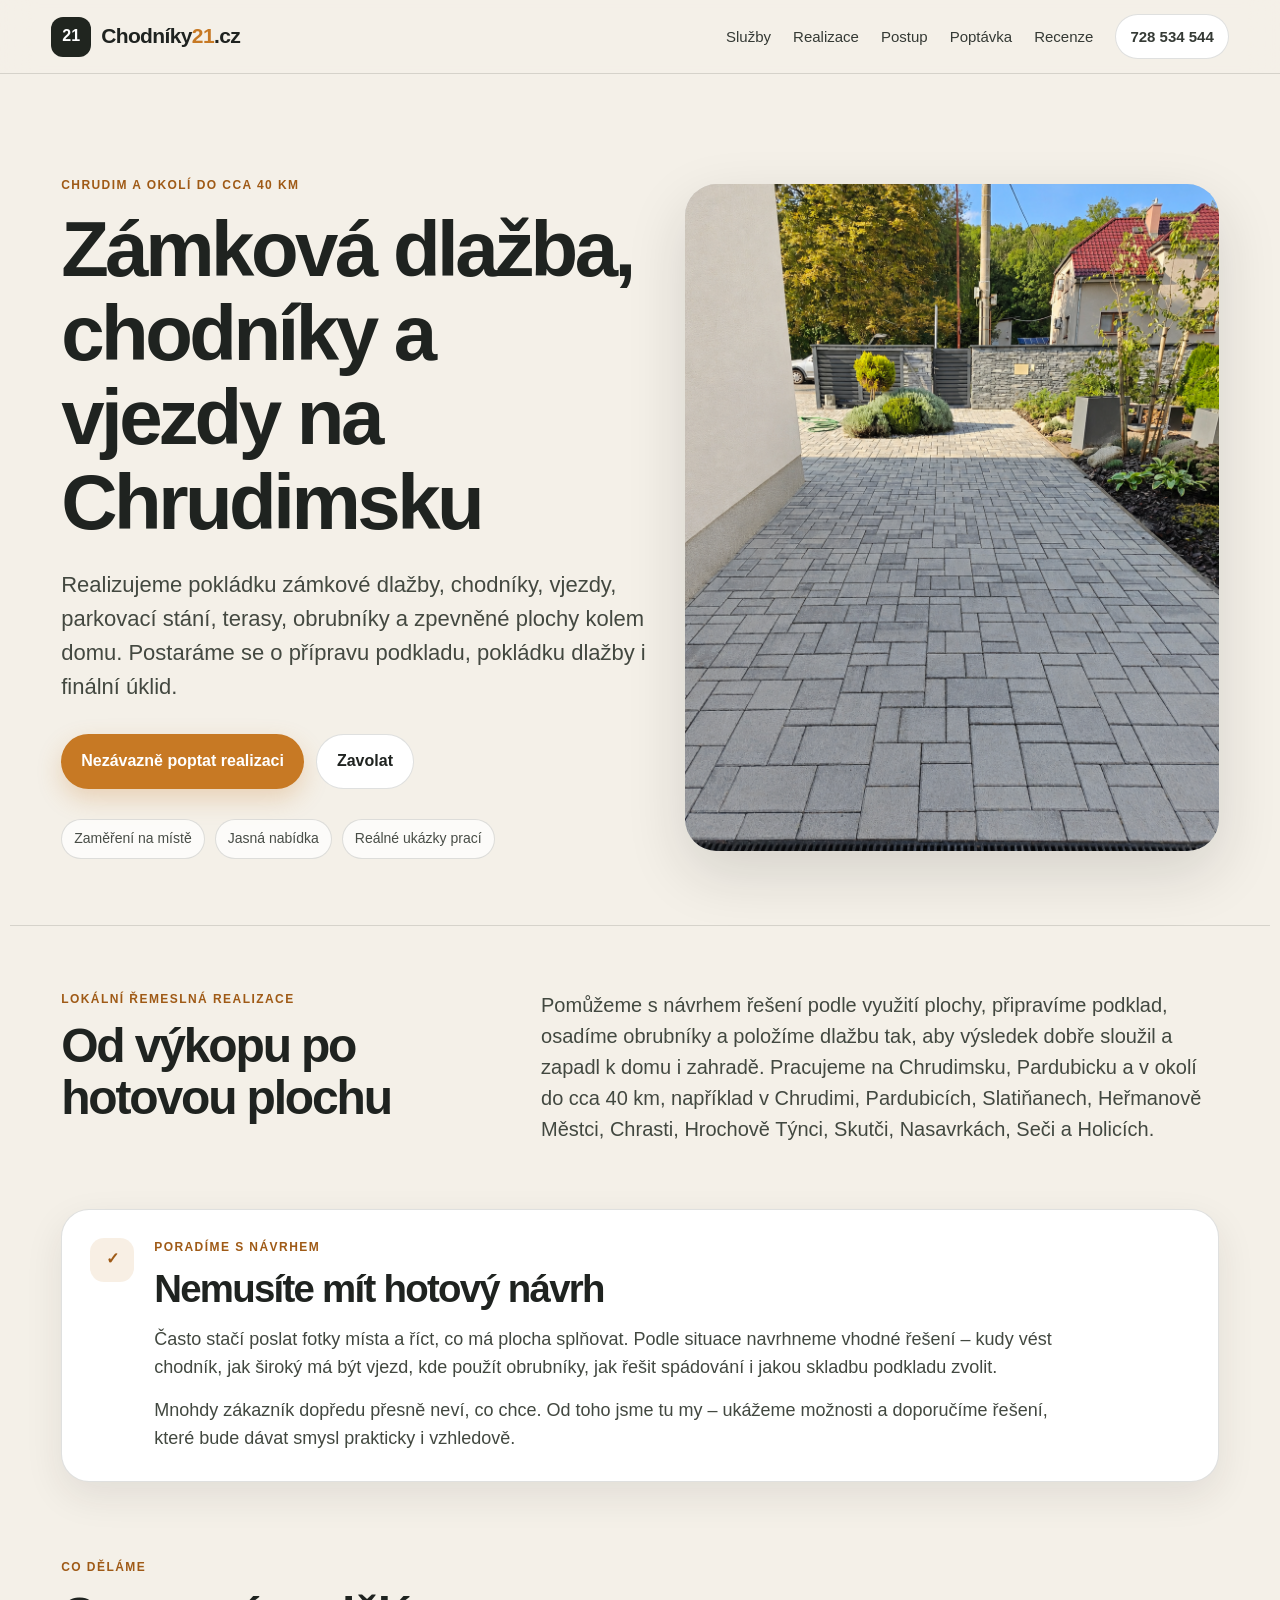
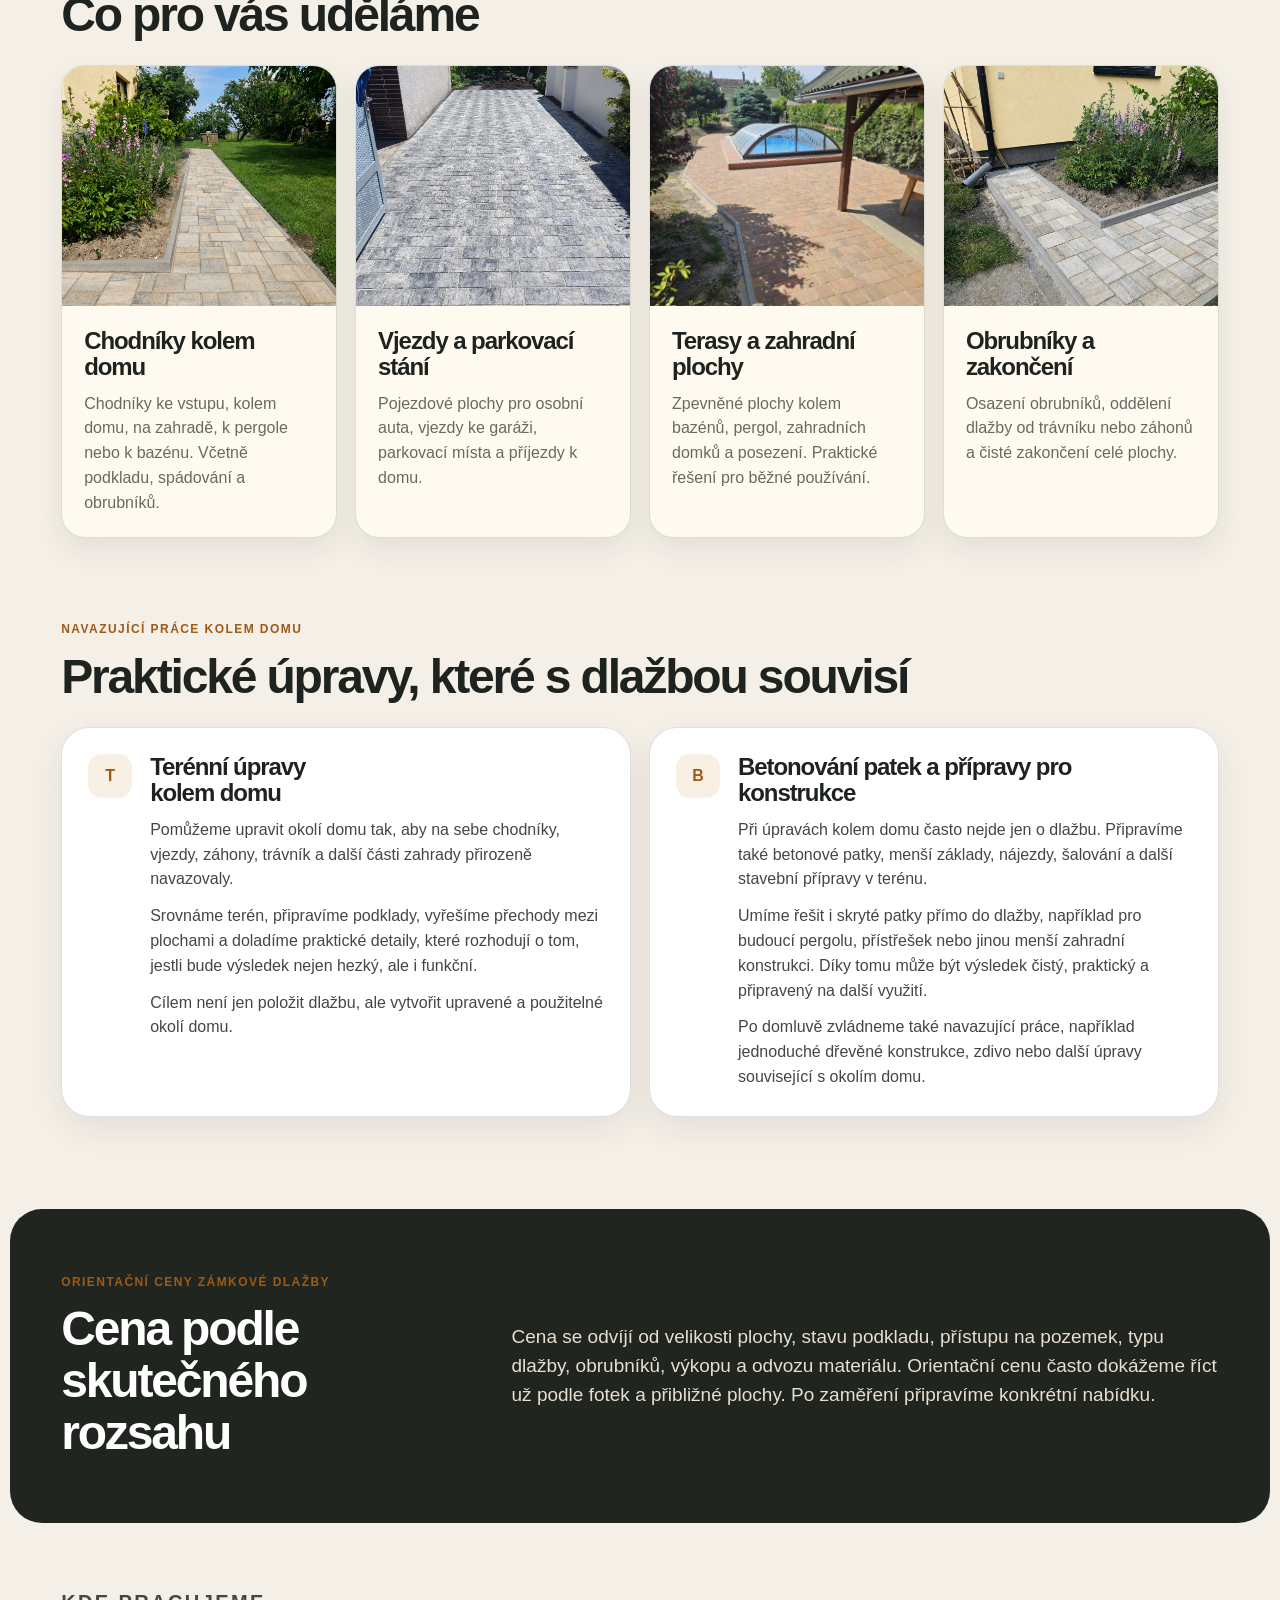
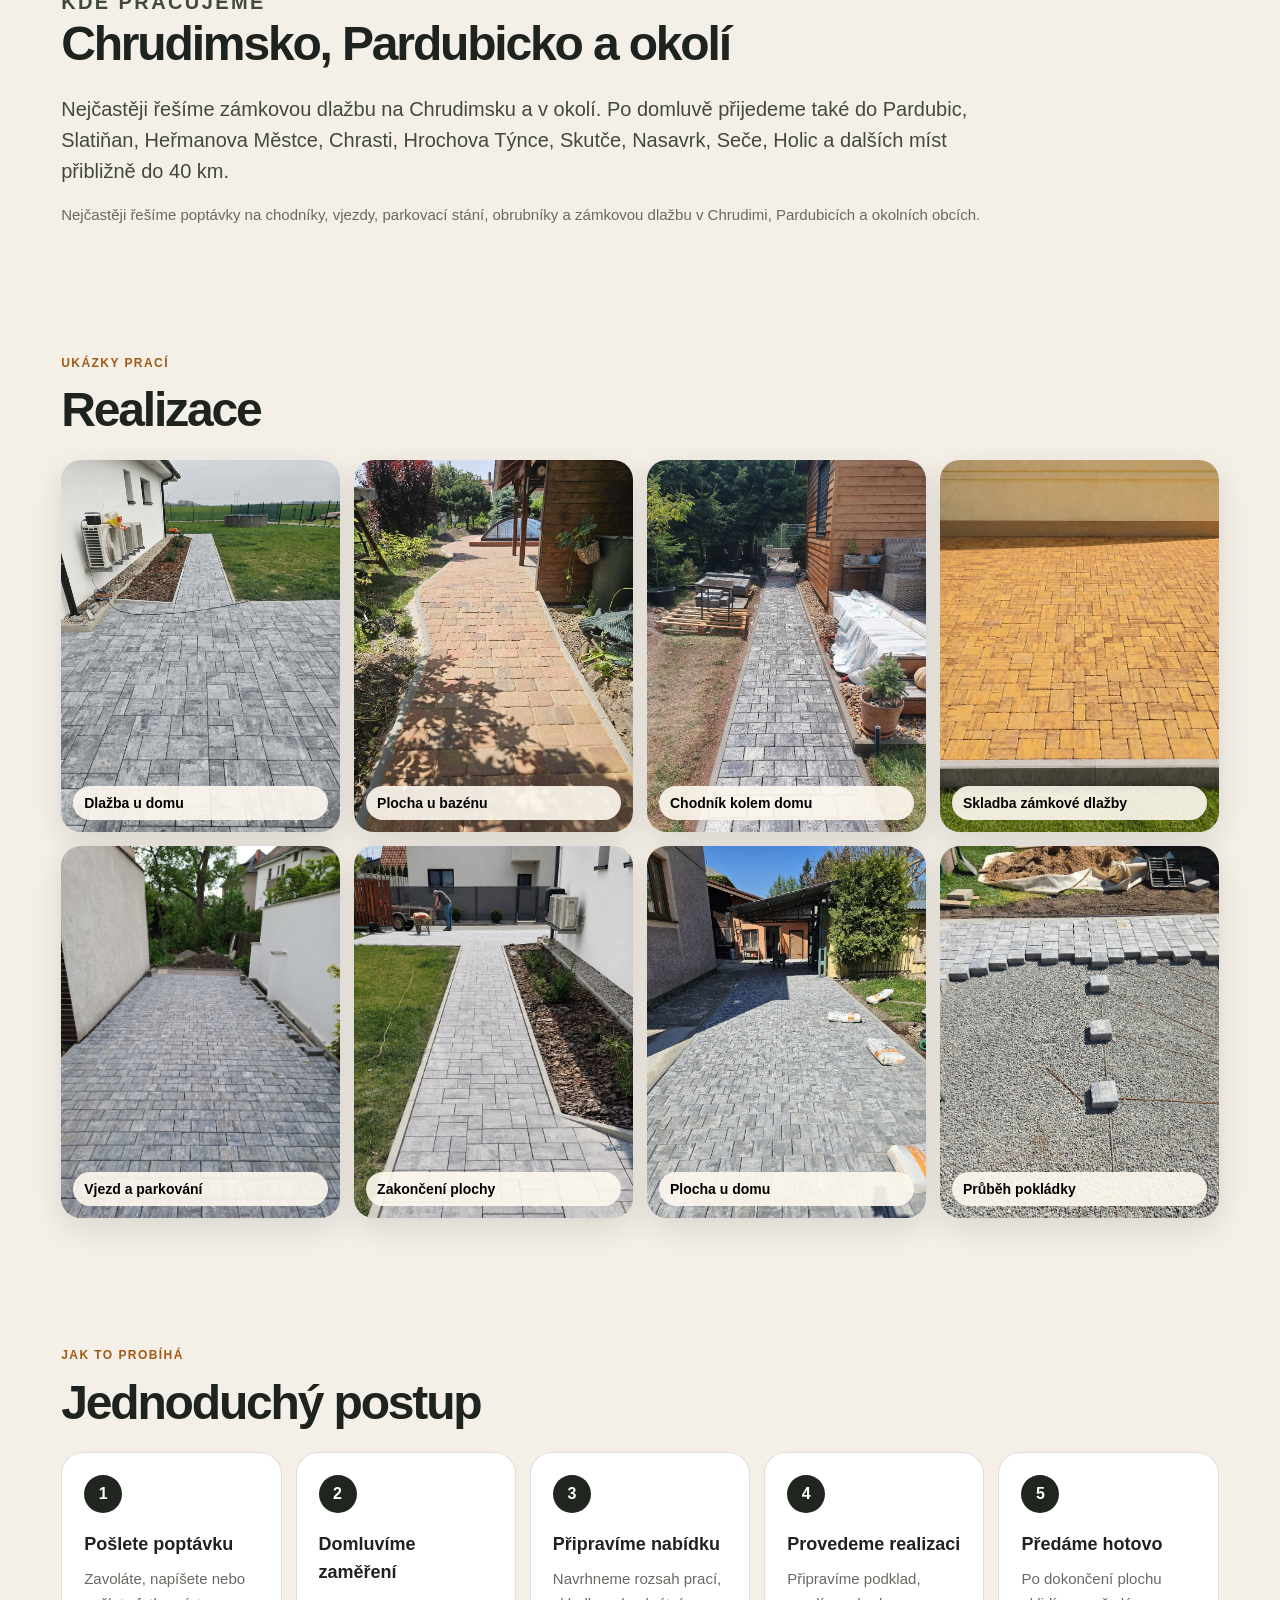
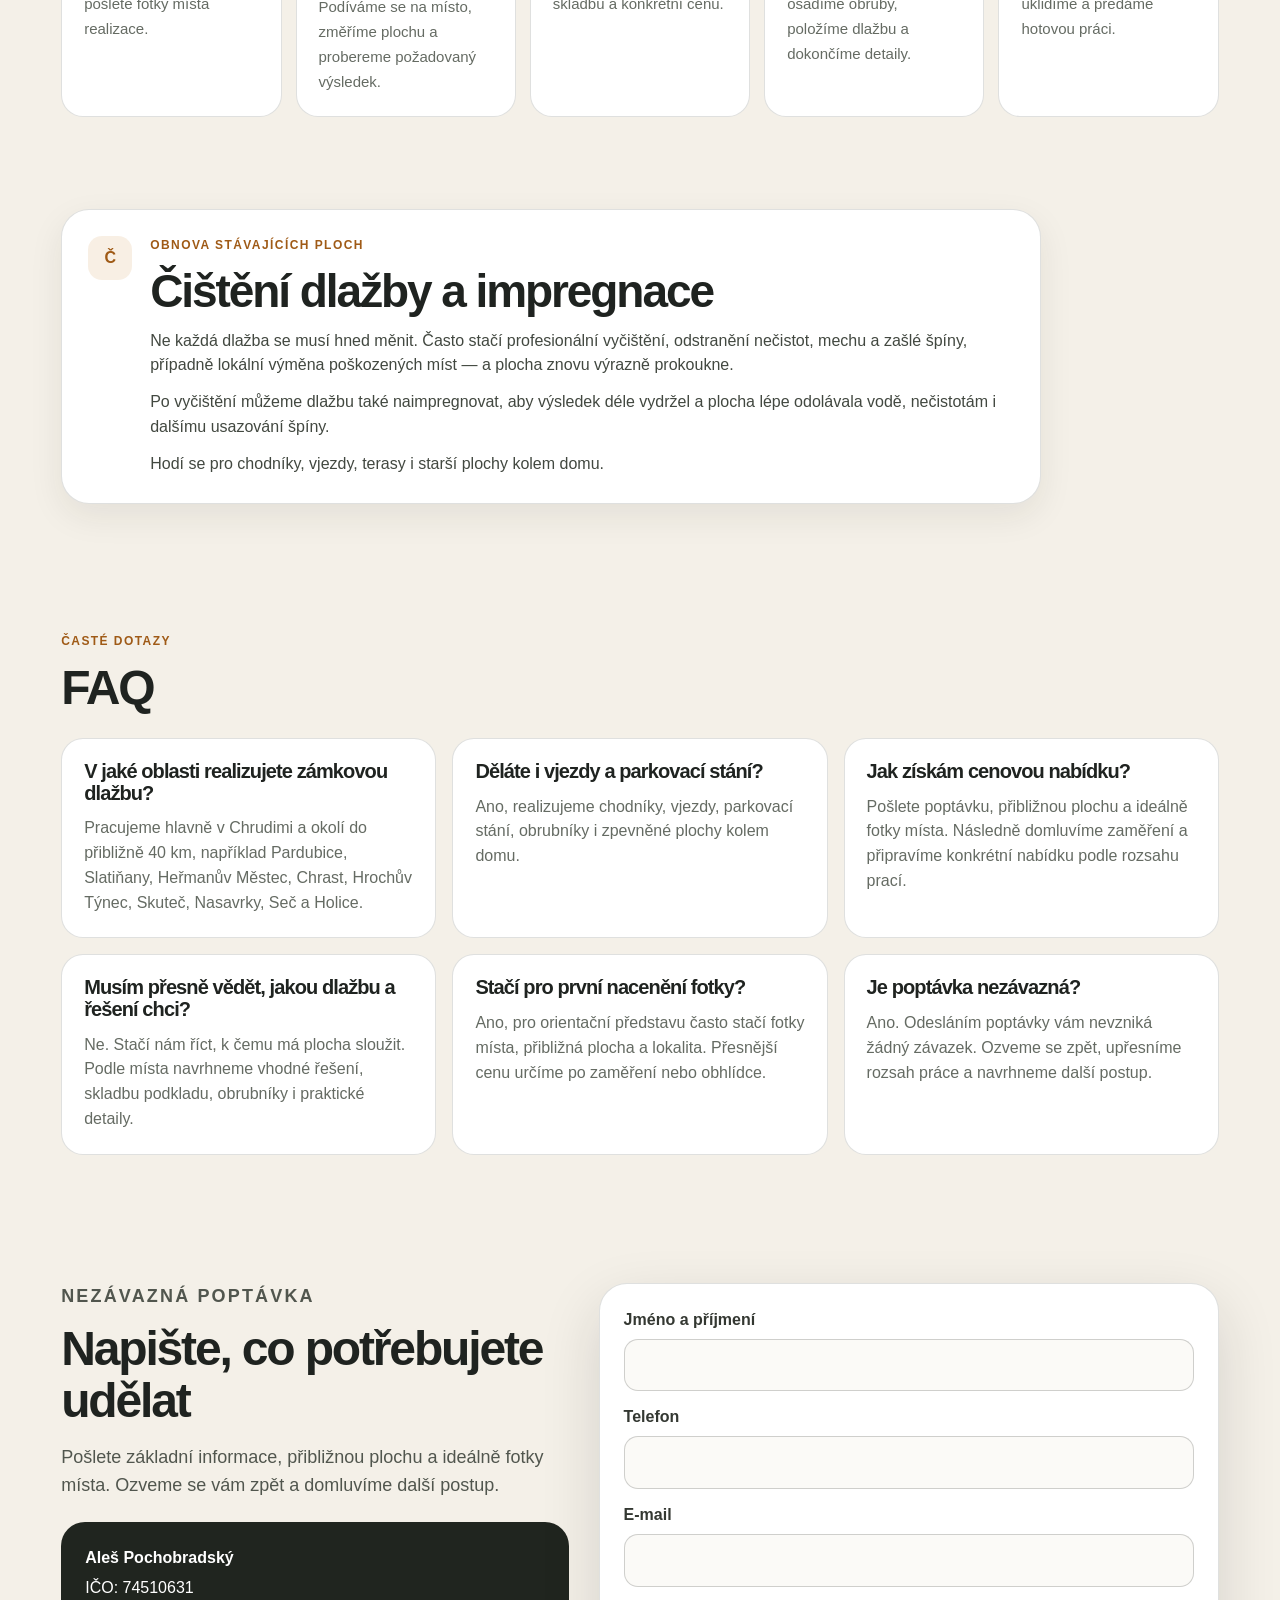
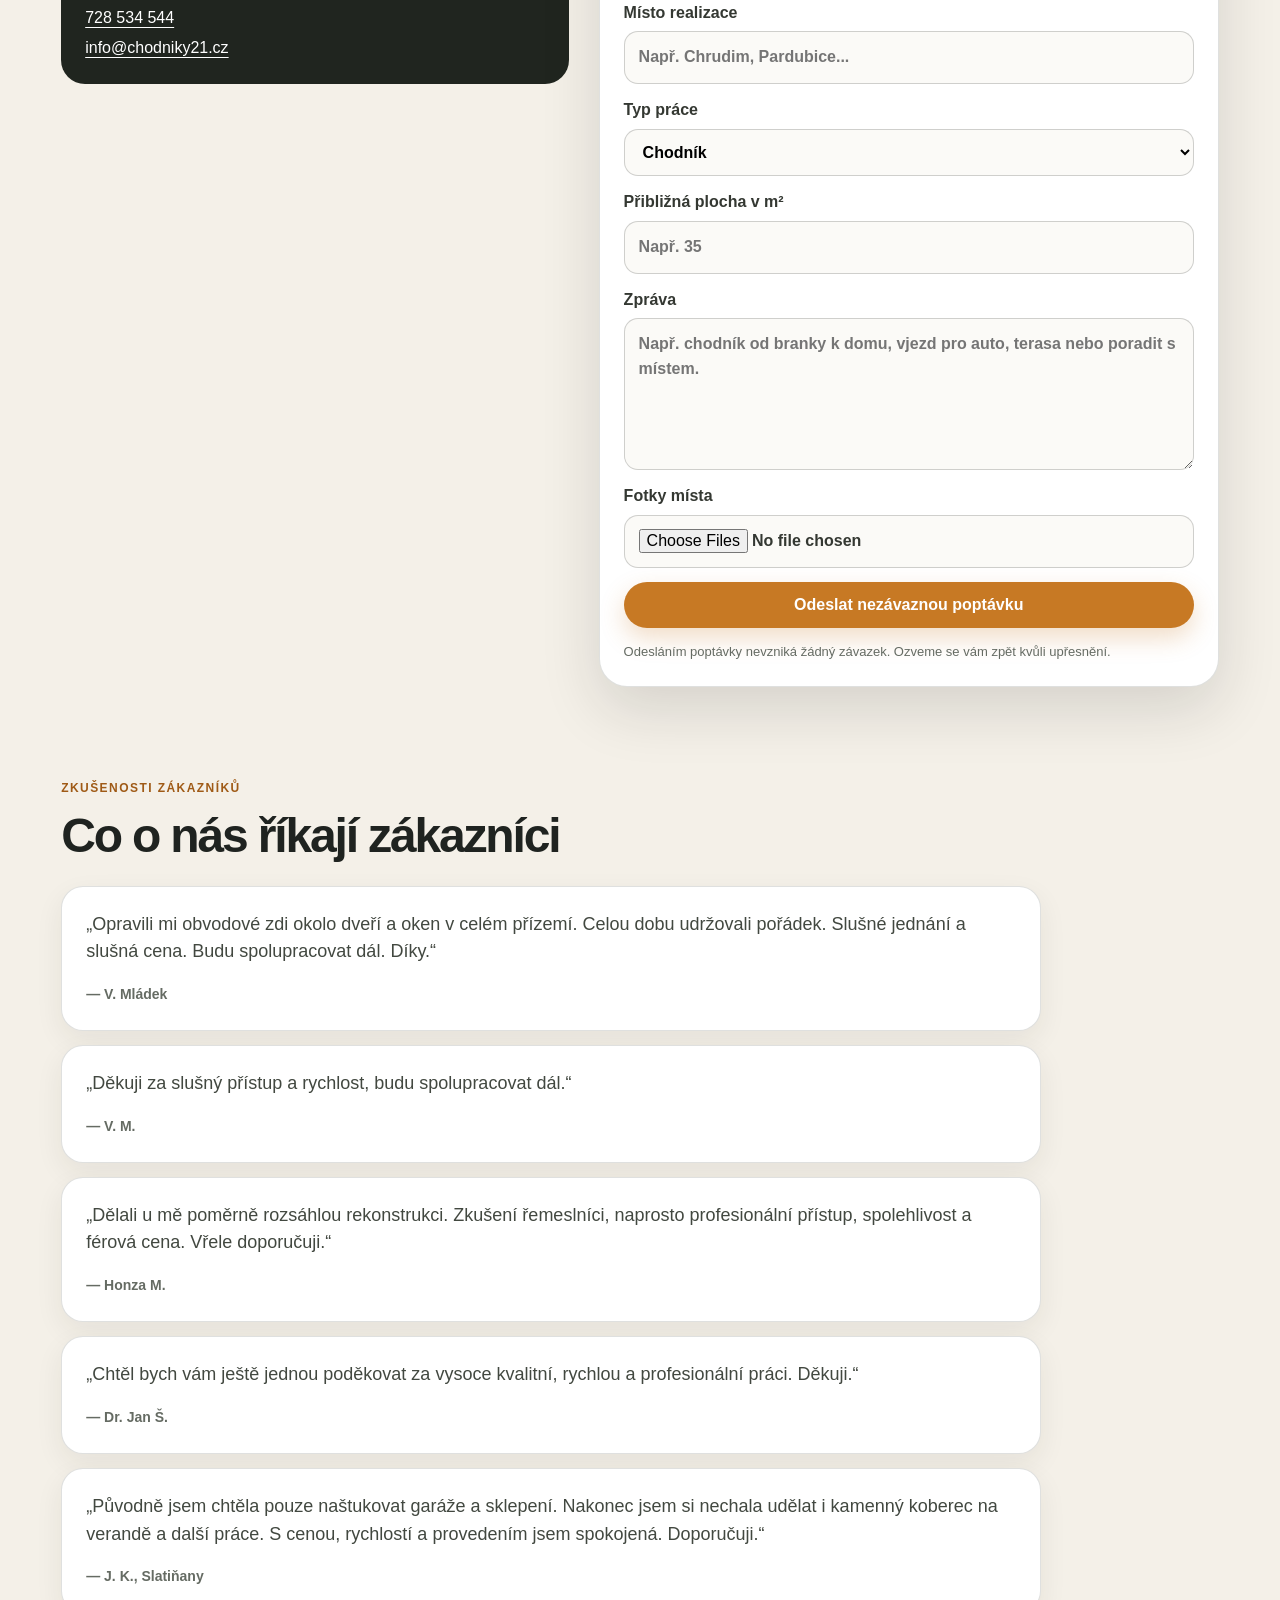
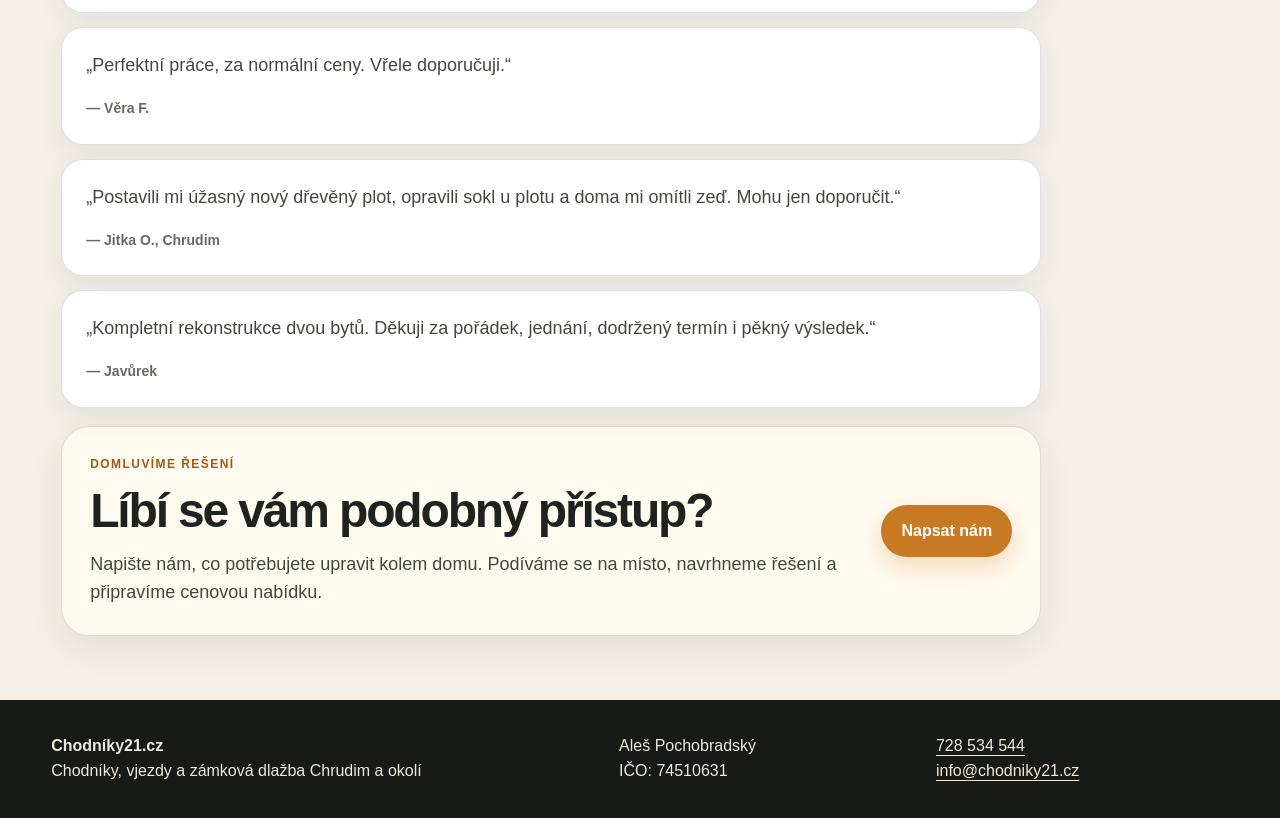
==== index.html @ eafdc93d "Upravit SEO metadata a schema služeb" ====
<!doctype html>
<html lang="cs">
<head>
  <meta charset="utf-8">
  <meta name="viewport" content="width=device-width, initial-scale=1">
  <meta http-equiv="Content-Security-Policy" content="upgrade-insecure-requests">
  <title>Zámková dlažba Chrudim | Chodníky, vjezdy a terénní úpravy</title>
  <meta name="description" content="Pokládka zámkové dlažby na Chrudimsku a Pardubicku. Chodníky, vjezdy, terasy, obrubníky, terénní úpravy, patky i čištění dlažby.">
  <link rel="canonical" href="https://chodniky21.cz/">
  <meta property="og:title" content="Chodníky21.cz | Zámková dlažba Chrudim a okolí">
  <meta property="og:description" content="Chodníky, vjezdy, parkovací stání, obrubníky a zpevněné plochy kolem domu. Zaměření, nabídka, realizace.">
  <meta property="og:type" content="website">
  <meta property="og:image" content="https://chodniky21.cz/assets/img/hero.png">
  <link rel="icon" href="assets/img/hero.png">
  <link rel="stylesheet" href="assets/css/style.css">
  <script type="application/ld+json">
  {
    "@context": "https://schema.org",
    "@type": "LocalBusiness",
    "name": "Chodníky21.cz",
    "image": "https://chodniky21.cz/assets/img/hero.png",
    "url": "https://chodniky21.cz/",
    "telephone": "+420728534544",
    "email": "info@chodniky21.cz",
    "founder": "Aleš Pochobradský",
    "identifier": "IČO 74510631",
    "areaServed": [
      "Chrudim",
      "Pardubice",
      "Slatiňany",
      "Heřmanův Městec",
      "Chrast",
      "Hrochův Týnec",
      "Skuteč",
      "Nasavrky",
      "Seč",
      "Holice"
    ],
    "serviceType": [
      "Pokládka zámkové dlažby",
      "Chodníky",
      "Vjezdy",
      "Parkovací stání",
      "Obrubníky",
      "Zpevněné plochy kolem domu",
      "Terasy a zahradní plochy",
      "Terénní úpravy kolem domu",
      "Betonování patek",
      "Přípravné stavební práce v terénu",
      "Čištění dlažby",
      "Impregnace dlažby"
    ],
    "address": {
      "@type": "PostalAddress",
      "addressLocality": "Chrudim",
      "addressCountry": "CZ"
    }
  }
  </script>
  <script type="application/ld+json">
  {
    "@context": "https://schema.org",
    "@type": "FAQPage",
    "mainEntity": [
      {
        "@type": "Question",
        "name": "V jaké oblasti realizujete zámkovou dlažbu?",
        "acceptedAnswer": {
          "@type": "Answer",
          "text": "Pracujeme hlavně v Chrudimi a okolí do přibližně 40 km, například Pardubice, Slatiňany, Heřmanův Městec, Chrast, Hrochův Týnec, Skuteč, Nasavrky, Seč a Holice."
        }
      },
      {
        "@type": "Question",
        "name": "Děláte i vjezdy a parkovací stání?",
        "acceptedAnswer": {
          "@type": "Answer",
          "text": "Ano, realizujeme chodníky, vjezdy, parkovací stání, obrubníky i zpevněné plochy kolem domu."
        }
      },
      {
        "@type": "Question",
        "name": "Jak získám cenovou nabídku?",
        "acceptedAnswer": {
          "@type": "Answer",
          "text": "Pošlete poptávku, přibližnou plochu a ideálně fotky místa. Následně domluvíme zaměření a připravíme konkrétní nabídku podle rozsahu prací."
        }
      },
      {
        "@type": "Question",
        "name": "Musím přesně vědět, jakou dlažbu a řešení chci?",
        "acceptedAnswer": {
          "@type": "Answer",
          "text": "Ne. Stačí nám říct, k čemu má plocha sloužit. Podle místa navrhneme vhodné řešení, skladbu podkladu, obrubníky i praktické detaily."
        }
      },
      {
        "@type": "Question",
        "name": "Stačí pro první nacenění fotky?",
        "acceptedAnswer": {
          "@type": "Answer",
          "text": "Ano, pro orientační představu často stačí fotky místa, přibližná plocha a lokalita. Přesnější cenu určíme po zaměření nebo obhlídce."
        }
      },
      {
        "@type": "Question",
        "name": "Je poptávka nezávazná?",
        "acceptedAnswer": {
          "@type": "Answer",
          "text": "Ano. Odesláním poptávky vám nevzniká žádný závazek. Ozveme se zpět, upřesníme rozsah práce a navrhneme další postup."
        }
      }
    ]
  }
  </script>
</head>
<body>
  <header class="site-header">
    <a class="brand" href="#top" aria-label="Chodníky21.cz domů">
      <span class="brand-mark">21</span>
      <span>Chodníky<span>21</span>.cz</span>
    </a>
    <nav class="nav" aria-label="Hlavní navigace">
      <a href="#sluzby">Služby</a>
      <a href="#realizace">Realizace</a>
      <a href="#postup">Postup</a>
      <a href="#poptavka">Poptávka</a>
      <a href="#recenze">Recenze</a>
      <a class="nav-call" href="tel:+420728534544">728 534 544</a>
    </nav>
  </header>

  <main id="top">
    <section class="hero">
      <div class="hero-content">
        <p class="eyebrow">Chrudim a okolí do cca 40 km</p>
        <h1>Zámková dlažba, chodníky a vjezdy na Chrudimsku</h1>
        <p class="lead">Realizujeme pokládku zámkové dlažby, chodníky, vjezdy, parkovací stání, terasy, obrubníky a zpevněné plochy kolem domu. Postaráme se o přípravu podkladu, pokládku dlažby i finální úklid.</p>
        <div class="hero-actions">
          <a class="btn btn-primary" href="#poptavka">Nezávazně poptat realizaci</a>
          <a class="btn btn-secondary" href="tel:+420728534544">Zavolat</a>
        </div>
        <div class="trust-row" aria-label="Výhody">
          <span>Zaměření na místě</span>
          <span>Jasná nabídka</span>
          <span>Reálné ukázky prací</span>
        </div>
      </div>
      <div class="hero-photo">
        <img src="assets/img/hero.png" alt="Hotová zámková dlažba u rodinného domu v Chrudimi" loading="eager">
      </div>
    </section>

    <section class="section intro">
      <div>
        <p class="eyebrow">Lokální řemeslná realizace</p>
        <h2>Od výkopu po hotovou plochu</h2>
      </div>
      <p>Pomůžeme s návrhem řešení podle využití plochy, připravíme podklad, osadíme obrubníky a položíme dlažbu tak, aby výsledek dobře sloužil a zapadl k domu i zahradě. Pracujeme na Chrudimsku, Pardubicku a v okolí do cca 40 km, například v Chrudimi, Pardubicích, Slatiňanech, Heřmanově Městci, Chrasti, Hrochově Týnci, Skutči, Nasavrkách, Seči a Holicích.</p>
    </section>

    <section class="section advice-section">
      <div class="advice-card">
        <div class="advice-mark" aria-hidden="true">✓</div>
        <div>
          <p class="eyebrow">Poradíme s návrhem</p>
          <h2>Nemusíte mít hotový návrh</h2>
          <p>Často stačí poslat fotky místa a říct, co má plocha splňovat. Podle situace navrhneme vhodné řešení – kudy vést chodník, jak široký má být vjezd, kde použít obrubníky, jak řešit spádování i jakou skladbu podkladu zvolit.</p>
          <p>Mnohdy zákazník dopředu přesně neví, co chce. Od toho jsme tu my – ukážeme možnosti a doporučíme řešení, které bude dávat smysl prakticky i vzhledově.</p>
        </div>
      </div>
    </section>

    <section class="section services-section" id="sluzby">
      <div class="section-head">
        <p class="eyebrow">Co děláme</p>
        <h2>Co pro vás uděláme</h2>
      </div>
      <div class="cards">
        <article class="card">
          <img src="assets/img/chodnik-dum.png" alt="Chodník kolem domu ze zámkové dlažby" loading="lazy">
          <div>
            <h3>Chodníky kolem domu</h3>
            <p>Chodníky ke vstupu, kolem domu, na zahradě, k pergole nebo k bazénu. Včetně podkladu, spádování a obrubníků.</p>
          </div>
        </article>
        <article class="card">
          <img src="assets/img/vjezd-plocha.jpg" alt="Vjezd a parkovací plocha ze zámkové dlažby" loading="lazy">
          <div>
            <h3>Vjezdy a parkovací stání</h3>
            <p>Pojezdové plochy pro osobní auta, vjezdy ke garáži, parkovací místa a příjezdy k domu.</p>
          </div>
        </article>
        <article class="card">
          <img src="assets/img/bazen-terasa.jpg" alt="Zpevněná plocha kolem bazénu" loading="lazy">
          <div>
            <h3>Terasy a zahradní plochy</h3>
            <p>Zpevněné plochy kolem bazénů, pergol, zahradních domků a posezení. Praktické řešení pro běžné používání.</p>
          </div>
        </article>
        <article class="card">
          <img src="assets/img/obrubnik-detail.png" alt="Obrubník a čisté zakončení dlažby" loading="lazy">
          <div>
            <h3>Obrubníky a zakončení</h3>
            <p>Osazení obrubníků, oddělení dlažby od trávníku nebo záhonů a čisté zakončení celé plochy.</p>
          </div>
        </article>
      </div>
    </section>

    <section class="section related-services">
      <div class="section-head">
        <p class="eyebrow">Navazující práce kolem domu</p>
        <h2>Praktické úpravy, které s dlažbou souvisí</h2>
      </div>
      <div class="service-panels">
        <article class="service-panel">
          <span class="service-icon" aria-hidden="true">T</span>
          <div>
            <h3>Terénní úpravy<br>kolem domu</h3>
            <p>Pomůžeme upravit okolí domu tak, aby na sebe chodníky, vjezdy, záhony, trávník a další části zahrady přirozeně navazovaly.</p>
            <p>Srovnáme terén, připravíme podklady, vyřešíme přechody mezi plochami a doladíme praktické detaily, které rozhodují o tom, jestli bude výsledek nejen hezký, ale i funkční.</p>
            <p>Cílem není jen položit dlažbu, ale vytvořit upravené a použitelné okolí domu.</p>
          </div>
        </article>
        <article class="service-panel">
          <span class="service-icon" aria-hidden="true">B</span>
          <div>
            <h3>Betonování patek a přípravy pro konstrukce</h3>
            <p>Při úpravách kolem domu často nejde jen o dlažbu. Připravíme také betonové patky, menší základy, nájezdy, šalování a další stavební přípravy v terénu.</p>
            <p>Umíme řešit i skryté patky přímo do dlažby, například pro budoucí pergolu, přístřešek nebo jinou menší zahradní konstrukci. Díky tomu může být výsledek čistý, praktický a připravený na další využití.</p>
            <p>Po domluvě zvládneme také navazující práce, například jednoduché dřevěné konstrukce, zdivo nebo další úpravy související s okolím domu.</p>
          </div>
        </article>
      </div>
    </section>

    <section class="section dark-band">
      <div>
        <p class="eyebrow">Orientační ceny zámkové dlažby</p>
        <h2>Cena podle skutečného rozsahu</h2>
      </div>
      <p>Cena se odvíjí od velikosti plochy, stavu podkladu, přístupu na pozemek, typu dlažby, obrubníků, výkopu a odvozu materiálu. Orientační cenu často dokážeme říct už podle fotek a přibližné plochy. Po zaměření připravíme konkrétní nabídku.</p>
    </section>

    <section class="section service-area">
      <div class="section-head">
        <p class="eyebrow">Kde pracujeme</p>
        <h2>Chrudimsko, Pardubicko a okolí</h2>
      </div>
      <p>Nejčastěji řešíme zámkovou dlažbu na Chrudimsku a v okolí. Po domluvě přijedeme také do Pardubic, Slatiňan, Heřmanova Městce, Chrasti, Hrochova Týnce, Skutče, Nasavrk, Seče, Holic a dalších míst přibližně do 40 km.</p>
      <p class="local-phrases">Nejčastěji řešíme poptávky na chodníky, vjezdy, parkovací stání, obrubníky a zámkovou dlažbu v Chrudimi, Pardubicích a okolních obcích.</p>
    </section>

    <section class="section" id="realizace">
      <div class="section-head">
        <p class="eyebrow">Ukázky prací</p>
        <h2>Realizace</h2>
      </div>
      <div class="gallery">
        <button class="gallery-item" data-full="assets/img/dlazba-novostavba.jpg"><img src="assets/img/dlazba-novostavba.jpg" alt="Zámková dlažba u novostavby" loading="lazy"><span>Dlažba u domu</span></button>
        <button class="gallery-item" data-full="assets/img/bazen-detail.jpg"><img src="assets/img/bazen-detail.jpg" alt="Dlažba u bazénu" loading="lazy"><span>Plocha u bazénu</span></button>
        <button class="gallery-item" data-full="assets/img/chodnik-dreveny-dum.jpg"><img src="assets/img/chodnik-dreveny-dum.jpg" alt="Dlouhý chodník kolem domu" loading="lazy"><span>Chodník kolem domu</span></button>
        <button class="gallery-item" data-full="assets/img/skladba-dlazby.jpg"><img src="assets/img/skladba-dlazby.jpg" alt="Složitější skladba zámkové dlažby u domu" loading="lazy"><span>Skladba zámkové dlažby</span></button>
        <button class="gallery-item" data-full="assets/img/parkovani-realizace.jpg"><img src="assets/img/parkovani-realizace.jpg" alt="Parkovací plocha a vjezd" loading="lazy"><span>Vjezd a parkování</span></button>
        <button class="gallery-item" data-full="assets/img/zakonceni-plochy.jpg"><img src="assets/img/zakonceni-plochy.jpg" alt="Zakončení dlažby a obruby" loading="lazy"><span>Zakončení plochy</span></button>
        <button class="gallery-item" data-full="assets/img/plocha-u-domu.jpg"><img src="assets/img/plocha-u-domu.jpg" alt="Zpevněná plocha u domu" loading="lazy"><span>Plocha u domu</span></button>
        <button class="gallery-item" data-full="assets/img/pokladka-dlazby.jpg"><img src="assets/img/pokladka-dlazby.jpg" alt="Průběh realizace dlažby" loading="lazy"><span>Průběh pokládky</span></button>
      </div>
    </section>

    <section class="section steps" id="postup">
      <div class="section-head">
        <p class="eyebrow">Jak to probíhá</p>
        <h2>Jednoduchý postup</h2>
      </div>
      <ol>
        <li><strong>Pošlete poptávku</strong><span>Zavoláte, napíšete nebo pošlete fotky místa realizace.</span></li>
        <li><strong>Domluvíme zaměření</strong><span>Podíváme se na místo, změříme plochu a probereme požadovaný výsledek.</span></li>
        <li><strong>Připravíme nabídku</strong><span>Navrhneme rozsah prací, skladbu a konkrétní cenu.</span></li>
        <li><strong>Provedeme realizaci</strong><span>Připravíme podklad, osadíme obruby, položíme dlažbu a dokončíme detaily.</span></li>
        <li><strong>Předáme hotovo</strong><span>Po dokončení plochu uklidíme a předáme hotovou práci.</span></li>
      </ol>
    </section>

    <section class="section cleaning-section">
      <div class="cleaning-card">
        <span class="service-icon" aria-hidden="true">Č</span>
        <div>
          <p class="eyebrow">Obnova stávajících ploch</p>
          <h2>Čištění dlažby a impregnace</h2>
          <p>Ne každá dlažba se musí hned měnit. Často stačí profesionální vyčištění, odstranění nečistot, mechu a zašlé špíny, případně lokální výměna poškozených míst — a plocha znovu výrazně prokoukne.</p>
          <p>Po vyčištění můžeme dlažbu také naimpregnovat, aby výsledek déle vydržel a plocha lépe odolávala vodě, nečistotám i dalšímu usazování špíny.</p>
          <p>Hodí se pro chodníky, vjezdy, terasy i starší plochy kolem domu.</p>
        </div>
      </div>
    </section>

    <section class="section faq" id="faq">
      <div class="section-head">
        <p class="eyebrow">Časté dotazy</p>
        <h2>FAQ</h2>
      </div>
      <div class="faq-list">
        <article>
          <h3>V jaké oblasti realizujete zámkovou dlažbu?</h3>
          <p>Pracujeme hlavně v Chrudimi a okolí do přibližně 40 km, například Pardubice, Slatiňany, Heřmanův Městec, Chrast, Hrochův Týnec, Skuteč, Nasavrky, Seč a Holice.</p>
        </article>
        <article>
          <h3>Děláte i vjezdy a parkovací stání?</h3>
          <p>Ano, realizujeme chodníky, vjezdy, parkovací stání, obrubníky i zpevněné plochy kolem domu.</p>
        </article>
        <article>
          <h3>Jak získám cenovou nabídku?</h3>
          <p>Pošlete poptávku, přibližnou plochu a ideálně fotky místa. Následně domluvíme zaměření a připravíme konkrétní nabídku podle rozsahu prací.</p>
        </article>
        <article>
          <h3>Musím přesně vědět, jakou dlažbu a řešení chci?</h3>
          <p>Ne. Stačí nám říct, k čemu má plocha sloužit. Podle místa navrhneme vhodné řešení, skladbu podkladu, obrubníky i praktické detaily.</p>
        </article>
        <article>
          <h3>Stačí pro první nacenění fotky?</h3>
          <p>Ano, pro orientační představu často stačí fotky místa, přibližná plocha a lokalita. Přesnější cenu určíme po zaměření nebo obhlídce.</p>
        </article>
        <article>
          <h3>Je poptávka nezávazná?</h3>
          <p>Ano. Odesláním poptávky vám nevzniká žádný závazek. Ozveme se zpět, upřesníme rozsah práce a navrhneme další postup.</p>
        </article>
      </div>
    </section>

    <section class="section contact-section" id="poptavka">
      <div class="contact-copy">
        <p class="eyebrow">Nezávazná poptávka</p>
        <h2>Napište, co potřebujete udělat</h2>
        <p>Pošlete základní informace, přibližnou plochu a ideálně fotky místa. Ozveme se vám zpět a domluvíme další postup.</p>
        <div class="contact-box">
          <strong>Aleš Pochobradský</strong>
          <span>IČO: 74510631</span>
          <a href="tel:+420728534544">728 534 544</a>
          <a href="mailto:info@chodniky21.cz">info@chodniky21.cz</a>
        </div>
      </div>
      <form class="form" name="poptavka" action="https://formsubmit.co/info@chodniky21.cz" method="POST" enctype="multipart/form-data" target="_blank" rel="noopener">
        <input type="hidden" name="_subject" value="Nová poptávka z Chodníky21.cz">
        <input type="hidden" name="_template" value="table">
        <input type="hidden" name="_captcha" value="false">
        <input type="hidden" name="_next" value="https://chodniky21.cz/dekujeme/">
        <input type="text" name="_honey" style="display:none">
        <label>Jméno a příjmení<input required name="Jméno" autocomplete="name"></label>
        <label>Telefon<input required name="Telefon" autocomplete="tel"></label>
        <label>E-mail<input name="E-mail" type="email" autocomplete="email"></label>
        <label>Místo realizace<input name="Místo realizace" placeholder="Např. Chrudim, Pardubice..."></label>
        <label>Typ práce<select name="Typ práce">
          <option>Chodník</option>
          <option>Vjezd / parkovací stání</option>
          <option>Terasa / plocha kolem domu</option>
          <option>Obrubníky</option>
          <option>Oprava staré dlažby</option>
          <option>Jiné</option>
        </select></label>
        <label>Přibližná plocha v m²<input name="Přibližná plocha" inputmode="decimal" placeholder="Např. 35"></label>
        <label>Zpráva<textarea name="Zpráva" rows="5" placeholder="Např. chodník od branky k domu, vjezd pro auto, terasa nebo poradit s místem."></textarea></label>
        <label>Fotky místa<input name="Fotky" type="file" accept="image/*" multiple></label>
        <button class="btn btn-primary" type="submit">Odeslat nezávaznou poptávku</button>
        <p class="form-note">Odesláním poptávky nevzniká žádný závazek. Ozveme se vám zpět kvůli upřesnění.</p>
      </form>
    </section>

    <section class="section reviews-section" id="recenze">
      <div class="section-head">
        <p class="eyebrow">Zkušenosti zákazníků</p>
        <h2>Co o nás říkají zákazníci</h2>
      </div>
      <div class="review-list">
        <article class="review-card">
          <p>„Opravili mi obvodové zdi okolo dveří a oken v celém přízemí. Celou dobu udržovali pořádek. Slušné jednání a slušná cena. Budu spolupracovat dál. Díky.“</p>
          <span>— V. Mládek</span>
        </article>
        <article class="review-card">
          <p>„Děkuji za slušný přístup a rychlost, budu spolupracovat dál.“</p>
          <span>— V. M.</span>
        </article>
        <article class="review-card">
          <p>„Dělali u mě poměrně rozsáhlou rekonstrukci. Zkušení řemeslníci, naprosto profesionální přístup, spolehlivost a férová cena. Vřele doporučuji.“</p>
          <span>— Honza M.</span>
        </article>
        <article class="review-card">
          <p>„Chtěl bych vám ještě jednou poděkovat za vysoce kvalitní, rychlou a profesionální práci. Děkuji.“</p>
          <span>— Dr. Jan Š.</span>
        </article>
        <article class="review-card">
          <p>„Původně jsem chtěla pouze naštukovat garáže a sklepení. Nakonec jsem si nechala udělat i kamenný koberec na verandě a další práce. S cenou, rychlostí a provedením jsem spokojená. Doporučuji.“</p>
          <span>— J. K., Slatiňany</span>
        </article>
        <article class="review-card">
          <p>„Perfektní práce, za normální ceny. Vřele doporučuji.“</p>
          <span>— Věra F.</span>
        </article>
        <article class="review-card">
          <p>„Postavili mi úžasný nový dřevěný plot, opravili sokl u plotu a doma mi omítli zeď. Mohu jen doporučit.“</p>
          <span>— Jitka O., Chrudim</span>
        </article>
        <article class="review-card">
          <p>„Kompletní rekonstrukce dvou bytů. Děkuji za pořádek, jednání, dodržený termín i pěkný výsledek.“</p>
          <span>— Javůrek</span>
        </article>
      </div>
      <div class="reviews-cta">
        <div>
          <p class="eyebrow">Domluvíme řešení</p>
          <h2>Líbí se vám podobný přístup?</h2>
          <p>Napište nám, co potřebujete upravit kolem domu. Podíváme se na místo, navrhneme řešení a připravíme cenovou nabídku.</p>
        </div>
        <a class="btn btn-primary" href="#poptavka">Napsat nám</a>
      </div>
    </section>
  </main>

  <footer class="footer">
    <div>
      <strong>Chodníky21.cz</strong><br>
      Chodníky, vjezdy a zámková dlažba Chrudim a okolí
    </div>
    <div>
      Aleš Pochobradský<br>
      IČO: 74510631
    </div>
    <div>
      <a href="tel:+420728534544">728 534 544</a><br>
      <a href="mailto:info@chodniky21.cz">info@chodniky21.cz</a>
    </div>
  </footer>

  <div class="lightbox" hidden>
    <button class="lightbox-close" aria-label="Zavřít fotku">×</button>
    <img alt="Zvětšená fotka realizace">
  </div>

  <script src="assets/js/main.js"></script>
</body>
</html>
---- assets/css/style.css ----
:root{
  --bg:#f4f0e8;
  --paper:#fffaf0;
  --text:#1f2320;
  --muted:#656b63;
  --dark:#20251f;
  --accent:#c77924;
  --accent-dark:#9f5a16;
  --line:rgba(31,35,32,.14);
  --shadow:0 22px 60px rgba(30,30,25,.14);
  --radius:24px;
}
*{box-sizing:border-box}
html{scroll-behavior:smooth}
body{margin:0;font-family:Arial,Helvetica,sans-serif;background:var(--bg);color:var(--text);line-height:1.55}
a{color:inherit;text-decoration:none}
img{max-width:100%;display:block}
.site-header{position:sticky;top:0;z-index:20;display:flex;align-items:center;justify-content:space-between;gap:24px;padding:14px clamp(18px,4vw,54px);background:rgba(244,240,232,.88);backdrop-filter:blur(16px);border-bottom:1px solid var(--line)}
.brand{display:flex;align-items:center;gap:10px;font-weight:800;letter-spacing:-.03em;font-size:21px}.brand span span{color:var(--accent)}
.brand-mark{display:grid;place-items:center;width:40px;height:40px;border-radius:12px;background:var(--dark);color:#fff;font-size:16px;letter-spacing:0}
.nav{display:flex;align-items:center;gap:22px;font-size:15px;color:#353a35}.nav a:hover{color:var(--accent-dark)}.nav-call{padding:10px 14px;border-radius:999px;background:#fff;border:1px solid var(--line);font-weight:700}
.hero{display:grid;grid-template-columns:1.05fr .95fr;gap:34px;align-items:center;padding:clamp(34px,7vw,84px) clamp(18px,4vw,54px) 48px;max-width:1260px;margin:auto}.hero-content{padding:18px 0}.eyebrow{text-transform:uppercase;letter-spacing:.12em;font-size:12px;font-weight:800;color:var(--accent-dark);margin:0 0 12px}h1,h2,h3{line-height:1.08;margin:0;color:var(--text);letter-spacing:-.045em}h1{font-size:clamp(42px,7vw,78px)}h2{font-size:clamp(30px,4vw,48px)}h3{font-size:24px}.lead{font-size:clamp(18px,2vw,22px);color:#434840;max-width:680px;margin:24px 0 0}.hero-actions{display:flex;flex-wrap:wrap;gap:12px;margin:30px 0}.btn{display:inline-flex;align-items:center;justify-content:center;border:0;border-radius:999px;padding:14px 20px;font-weight:800;cursor:pointer;font-size:16px}.btn-primary{background:var(--accent);color:#fff;box-shadow:0 10px 24px rgba(199,121,36,.25)}.btn-primary:hover{background:var(--accent-dark)}.btn-secondary{background:#fff;border:1px solid var(--line);color:var(--text)}.trust-row{display:flex;flex-wrap:wrap;gap:10px}.trust-row span{background:rgba(255,255,255,.72);border:1px solid var(--line);padding:8px 12px;border-radius:999px;font-size:14px;color:#484d47}.hero-photo{border-radius:32px;overflow:hidden;box-shadow:var(--shadow);background:#ddd;min-height:520px}.hero-photo img{width:100%;height:100%;object-fit:cover;aspect-ratio:4/5}
.section{max-width:1260px;margin:0 auto;padding:64px clamp(18px,4vw,54px)}.intro{display:grid;grid-template-columns:.8fr 1.2fr;gap:28px;border-top:1px solid var(--line)}.intro p:last-child{font-size:20px;color:#424840;margin:0}.advice-section{padding-top:0;padding-bottom:34px}.services-section{padding-top:42px}.advice-card{display:grid;grid-template-columns:auto 1fr;gap:20px;align-items:start;background:#fff;border:1px solid var(--line);border-radius:28px;padding:28px;box-shadow:0 14px 38px rgba(40,37,30,.09)}.advice-mark{display:grid;place-items:center;width:44px;height:44px;border-radius:14px;background:rgba(199,121,36,.12);color:var(--accent-dark);font-weight:800}.advice-card h2{font-size:clamp(28px,3vw,42px)}.advice-card p:not(.eyebrow){max-width:900px;color:#424840;font-size:18px;margin:16px 0 0}.section-head{margin-bottom:24px}.cards{display:grid;grid-template-columns:repeat(4,1fr);gap:18px}.card{background:var(--paper);border:1px solid var(--line);border-radius:var(--radius);overflow:hidden;box-shadow:0 12px 30px rgba(40,37,30,.08)}.card img{height:240px;width:100%;object-fit:cover}.card div{padding:22px}.card p{color:var(--muted);margin:12px 0 0}.dark-band{display:grid;grid-template-columns:.75fr 1.25fr;gap:26px;align-items:center;background:var(--dark);color:#fff;border-radius:32px;margin-top:28px}.dark-band h2{color:#fff}.dark-band p:last-child{font-size:19px;margin:0;color:#e7dfd2}.gallery{display:grid;grid-template-columns:repeat(4,1fr);gap:14px}.gallery-item{position:relative;border:0;padding:0;background:none;border-radius:20px;overflow:hidden;cursor:pointer;min-height:260px;box-shadow:0 10px 30px rgba(30,30,25,.12)}.gallery-item img{width:100%;height:100%;object-fit:cover;aspect-ratio:3/4;transition:transform .25s ease}.gallery-item:hover img{transform:scale(1.04)}.gallery-item span{position:absolute;left:12px;right:12px;bottom:12px;padding:9px 11px;border-radius:999px;background:rgba(255,250,240,.9);font-weight:800;font-size:14px;text-align:left}.steps ol{counter-reset:steps;display:grid;grid-template-columns:repeat(5,1fr);gap:14px;list-style:none;padding:0;margin:0}.steps li{counter-increment:steps;background:#fff;border:1px solid var(--line);border-radius:22px;padding:22px;min-height:190px}.steps li:before{content:counter(steps);display:grid;place-items:center;width:38px;height:38px;border-radius:50%;background:var(--dark);color:#fff;font-weight:800;margin-bottom:18px}.steps strong{display:block;font-size:18px;margin-bottom:8px}.steps span{color:var(--muted);font-size:15px}.contact-section{display:grid;grid-template-columns:.9fr 1.1fr;gap:30px;align-items:start}.contact-copy p{font-size:18px;color:#51564e}.contact-box{display:grid;gap:5px;margin-top:22px;background:var(--dark);color:#fff;border-radius:24px;padding:24px}.contact-box a{color:#fff;text-decoration:underline;text-underline-offset:4px}.form{background:#fff;border:1px solid var(--line);border-radius:28px;padding:24px;box-shadow:var(--shadow);display:grid;gap:14px}.form label{display:grid;gap:6px;font-weight:800;color:#343832}.form input,.form select,.form textarea{width:100%;border:1px solid rgba(31,35,32,.2);border-radius:14px;padding:13px 14px;font:inherit;background:#fbfaf7}.form textarea{resize:vertical}.form-note{font-size:13px;color:var(--muted);margin:0}.hidden{display:none}.footer{display:grid;grid-template-columns:1.3fr .7fr .7fr;gap:24px;padding:34px clamp(18px,4vw,54px);background:#171a16;color:#efe8dd}.footer a{text-decoration:underline;text-underline-offset:4px}.lightbox{position:fixed;inset:0;background:rgba(0,0,0,.86);z-index:50;place-items:center;padding:28px}.lightbox:not([hidden]){display:grid}.lightbox img{max-height:88vh;max-width:92vw;border-radius:18px;box-shadow:0 22px 80px rgba(0,0,0,.45)}.lightbox-close{position:absolute;top:18px;right:22px;width:46px;height:46px;border-radius:50%;border:0;background:#fff;font-size:30px;cursor:pointer}
.service-area p{font-size:20px;color:#424840;max-width:920px;margin:0}.service-area .local-phrases{font-size:15px;color:var(--muted);margin-top:16px}.faq-list{display:grid;grid-template-columns:repeat(3,1fr);gap:16px}.faq-list article{background:#fff;border:1px solid var(--line);border-radius:22px;padding:22px}.faq-list h3{font-size:20px}.faq-list p{color:var(--muted);margin:12px 0 0}
.related-services{padding-top:18px}.service-panels{display:grid;grid-template-columns:repeat(2,1fr);gap:18px}.service-panel,.cleaning-card{display:grid;grid-template-columns:auto 1fr;gap:18px;align-items:start;background:#fff;border:1px solid var(--line);border-radius:28px;padding:26px;box-shadow:0 12px 34px rgba(40,37,30,.08)}.service-icon{display:grid;place-items:center;width:44px;height:44px;border-radius:14px;background:rgba(199,121,36,.12);color:var(--accent-dark);font-weight:800}.service-panel p,.cleaning-card p:not(.eyebrow){color:#424840;margin:12px 0 0}.cleaning-section{padding-top:28px}.cleaning-card{max-width:980px}.cleaning-card h2{font-size:clamp(30px,4vw,46px)}
.reviews-section{padding-top:28px}.review-list{display:grid;grid-template-columns:1fr;gap:14px;max-width:980px}.review-card{background:#fff;border:1px solid var(--line);border-radius:22px;padding:24px;box-shadow:0 10px 28px rgba(40,37,30,.07)}.review-card p{font-size:18px;color:#424840;margin:0}.review-card span{display:block;margin-top:18px;color:var(--muted);font-size:14px;font-weight:800}.reviews-cta{display:flex;align-items:center;justify-content:space-between;gap:24px;background:var(--paper);border:1px solid var(--line);border-radius:28px;padding:28px;margin-top:18px;max-width:980px;box-shadow:0 12px 34px rgba(40,37,30,.08)}.reviews-cta p:not(.eyebrow){font-size:18px;color:#424840;max-width:760px;margin:14px 0 0}.reviews-cta .btn{flex:0 0 auto}
@media (max-width:980px){.nav{display:none}.hero,.intro,.dark-band,.contact-section{grid-template-columns:1fr}.hero-photo{min-height:360px}.cards{grid-template-columns:repeat(2,1fr)}.gallery{grid-template-columns:repeat(2,1fr)}.steps ol{grid-template-columns:repeat(2,1fr)}.faq-list{grid-template-columns:1fr}.footer{grid-template-columns:1fr}}
@media (max-width:620px){.site-header{padding:8px 14px}.brand{font-size:17px;gap:8px}.brand-mark{width:34px;height:34px;border-radius:10px;font-size:14px}.hero{padding-top:34px}.hero-photo{min-height:300px;border-radius:24px}h1{font-size:36px}.advice-section{padding-bottom:24px}.services-section{padding-top:34px}.advice-card,.service-panel,.cleaning-card{grid-template-columns:1fr;padding:22px}.reviews-cta{display:grid;padding:22px}.reviews-cta .btn{width:100%}.cards,.gallery,.steps ol,.service-panels,.review-list{grid-template-columns:1fr}.card img{height:260px}.gallery-item{min-height:320px}.section{padding:46px 16px}.hero-actions .btn{width:100%}.dark-band{border-radius:24px}.footer{font-size:14px}}
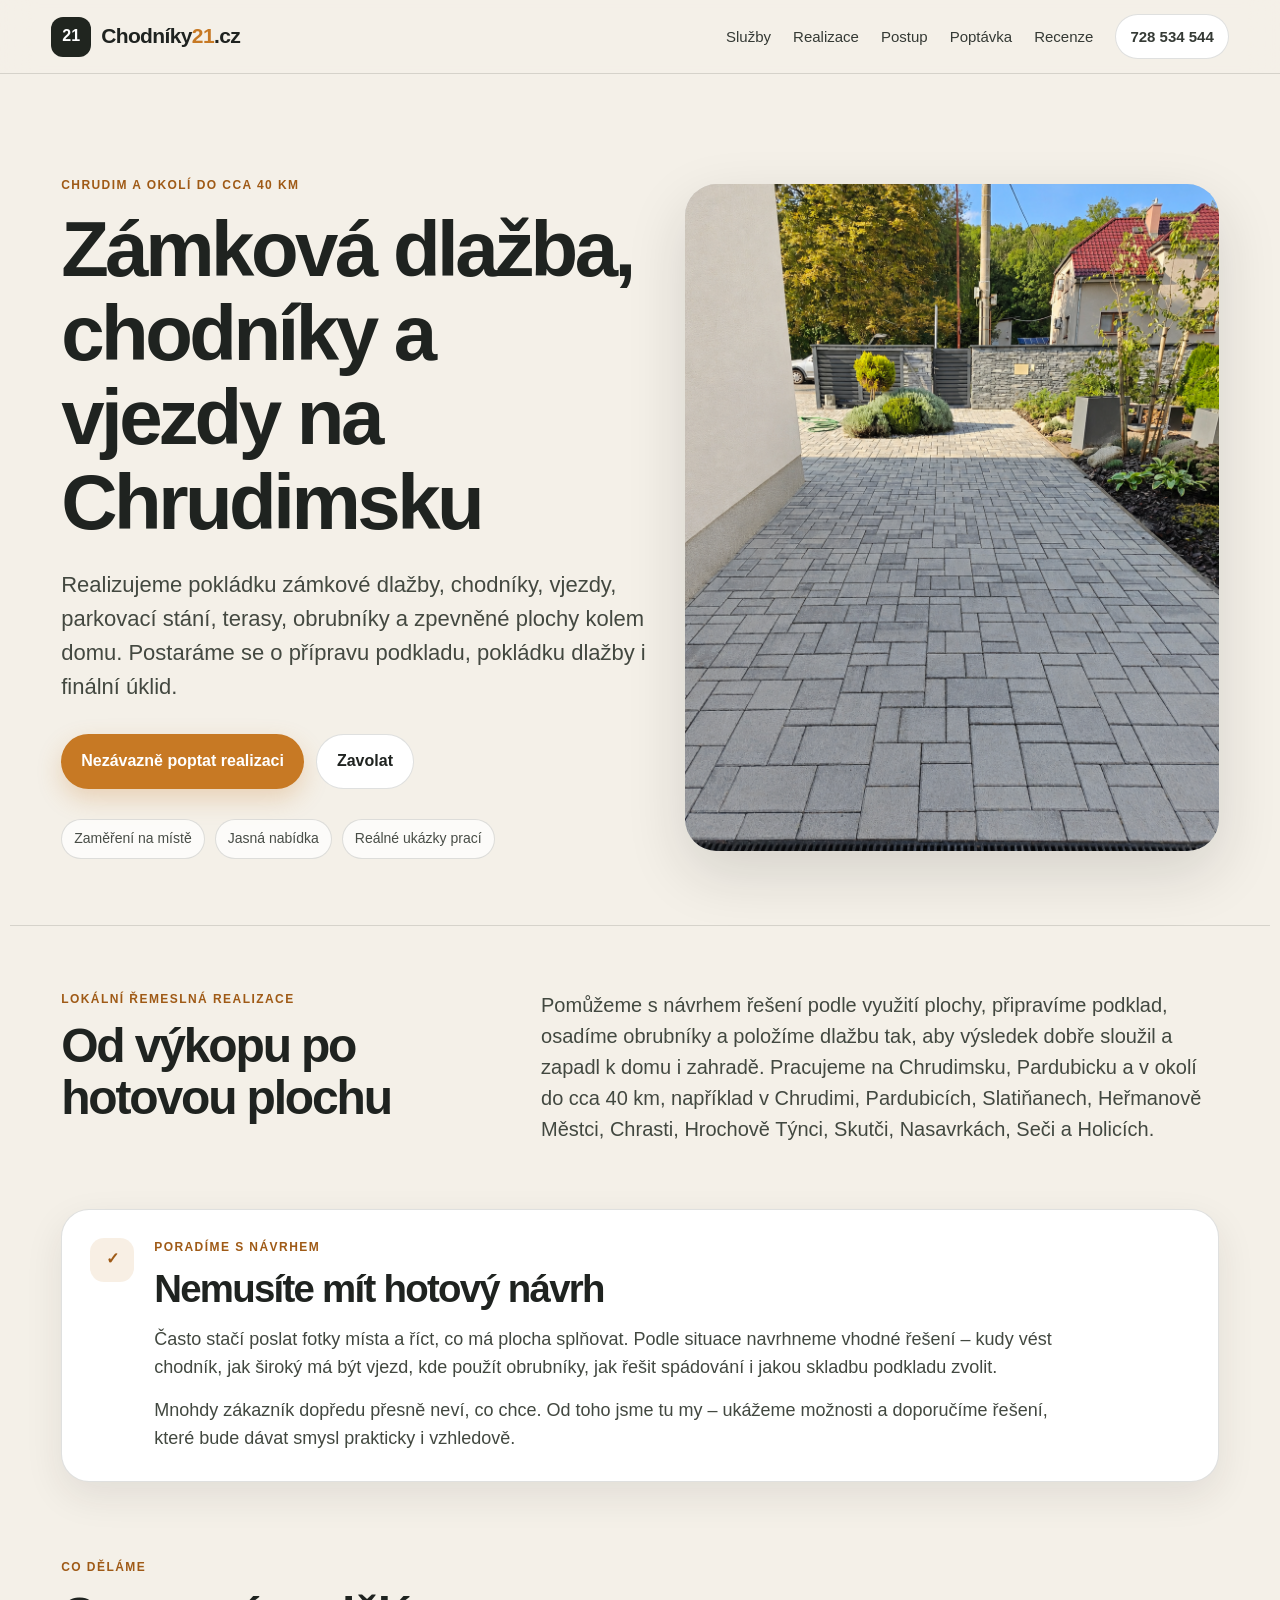
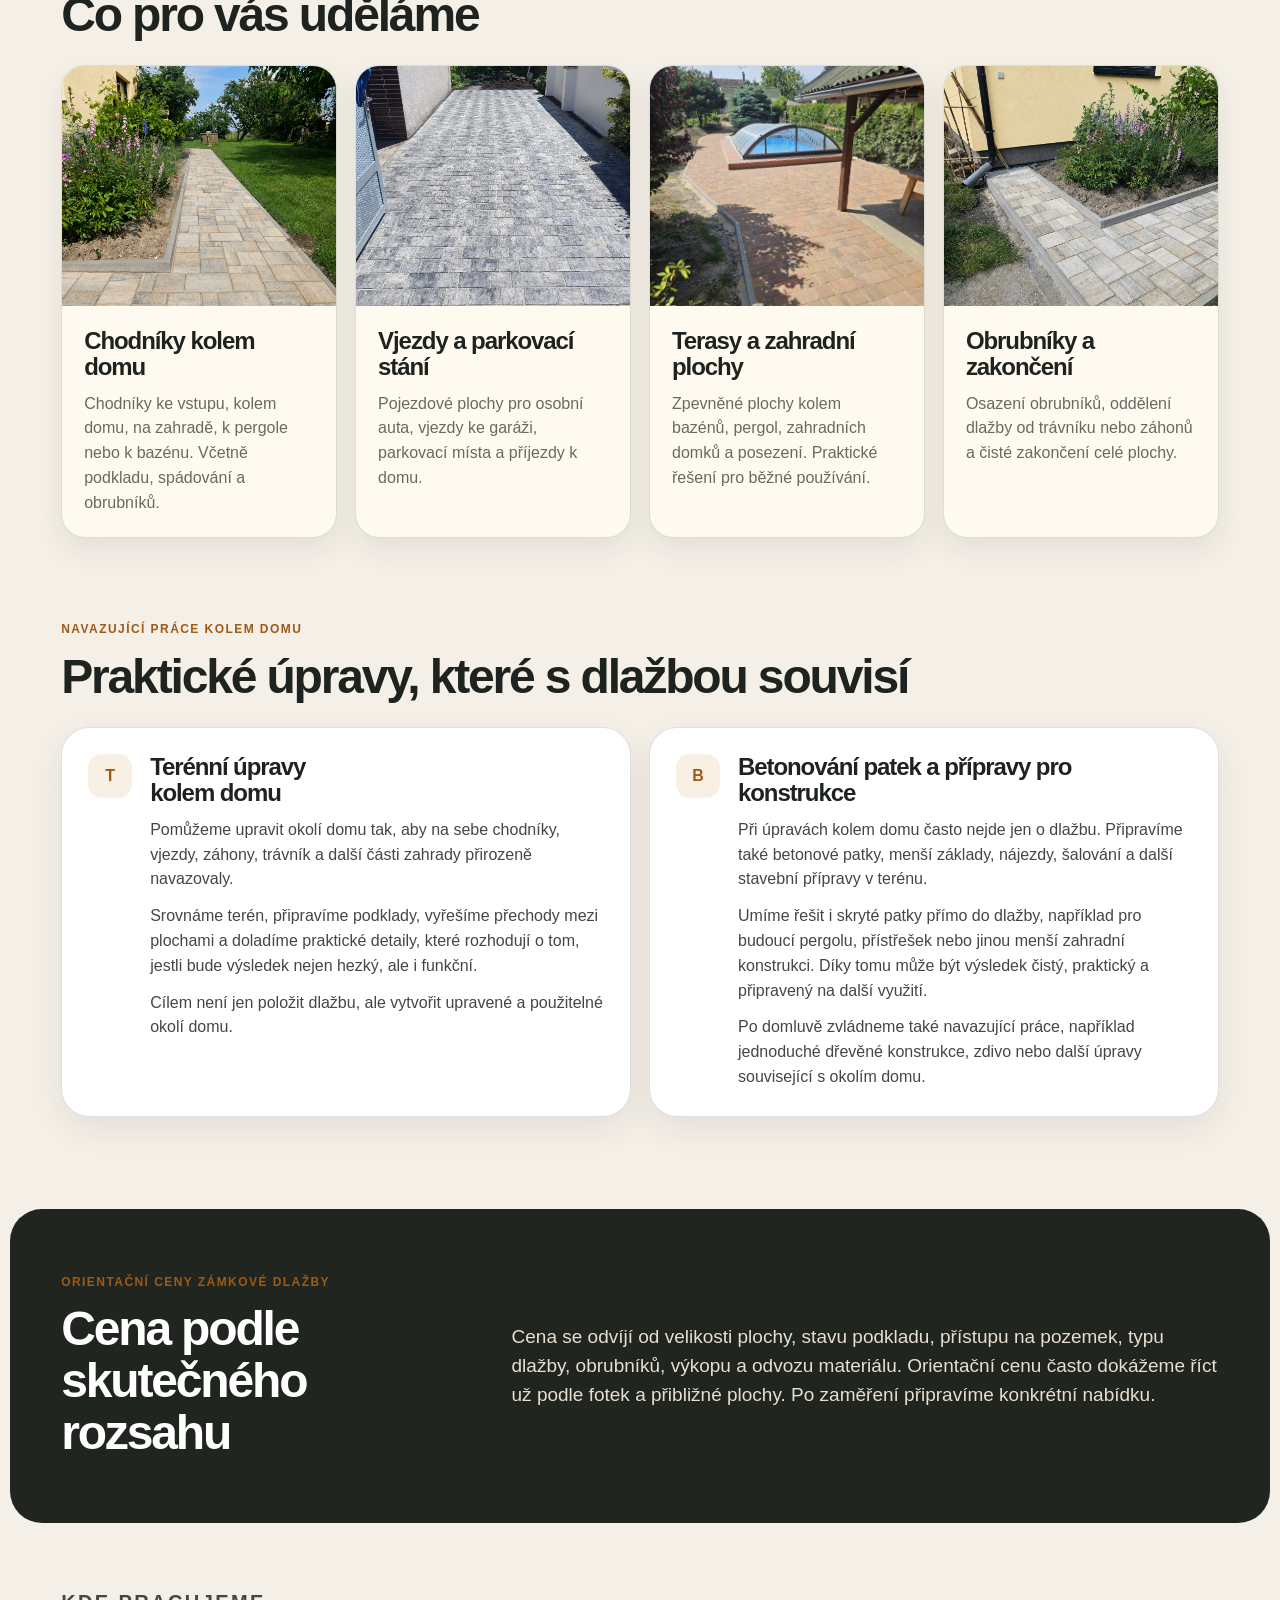
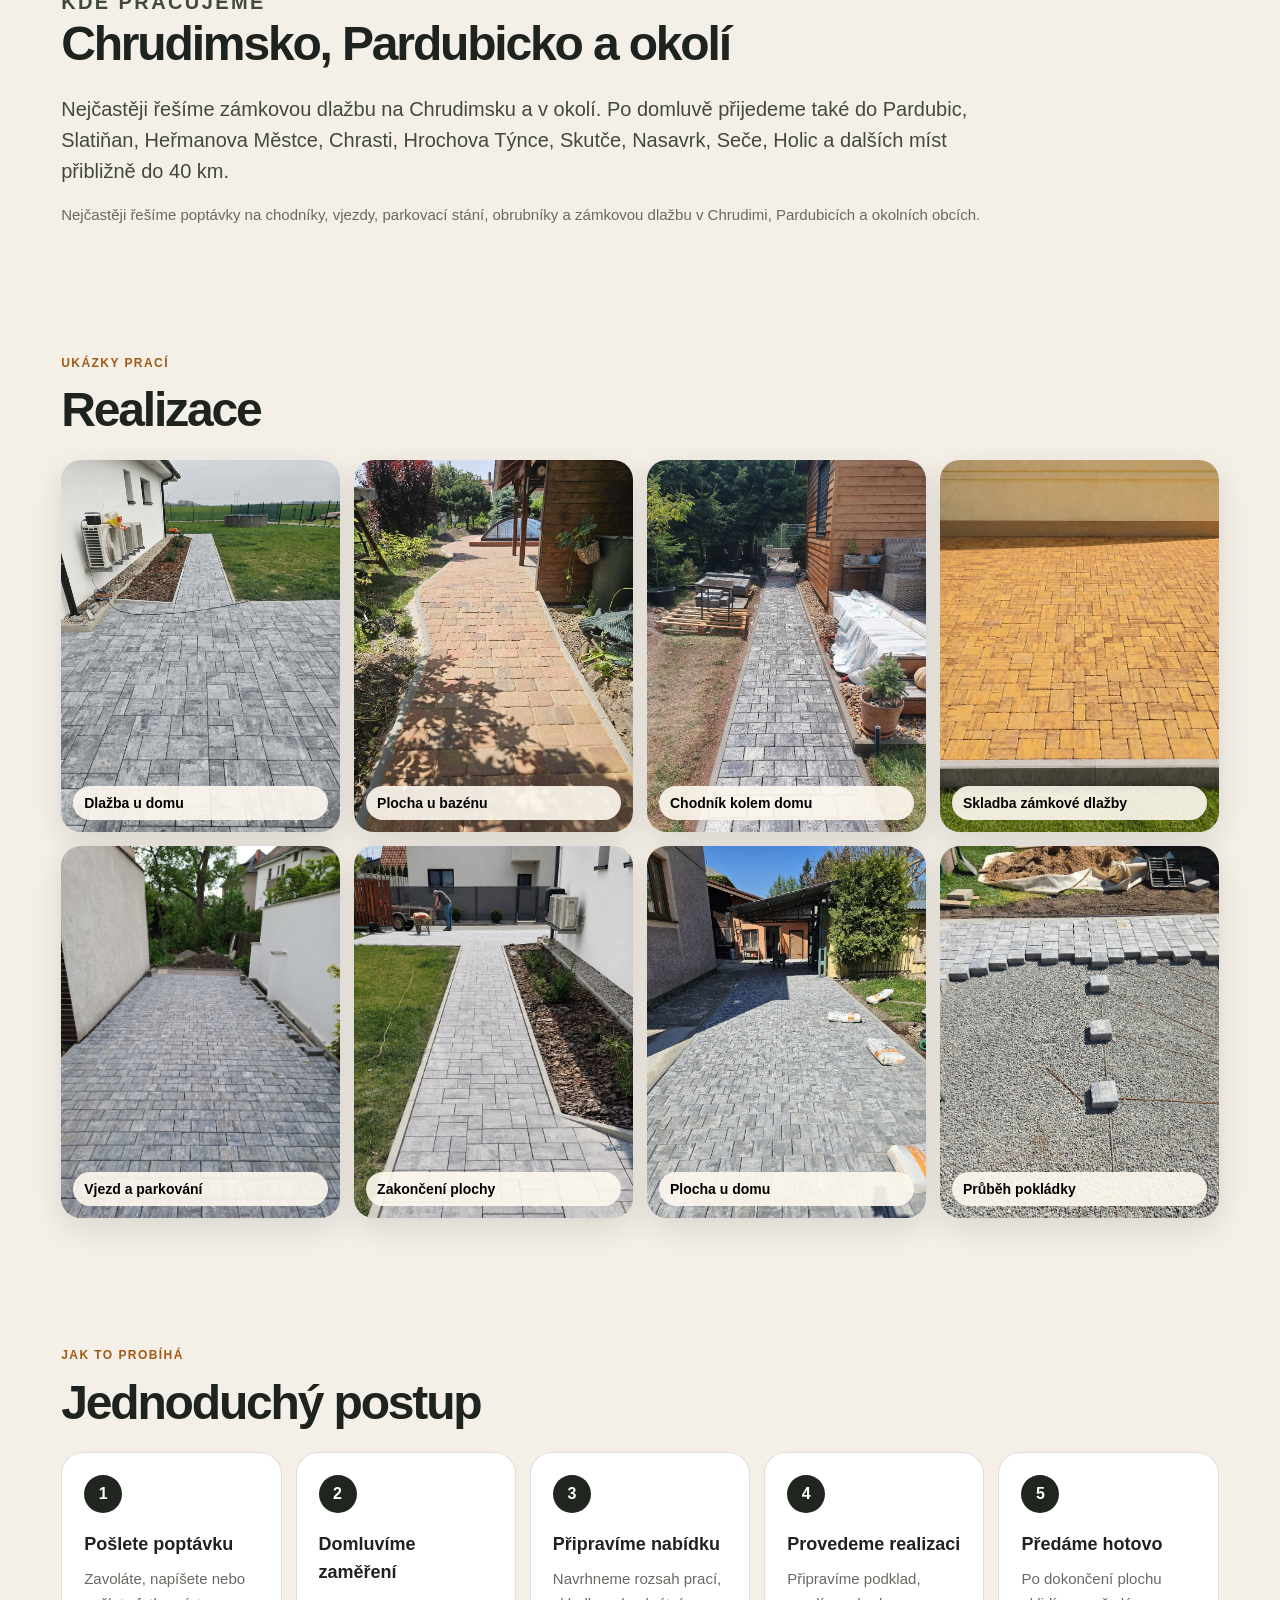
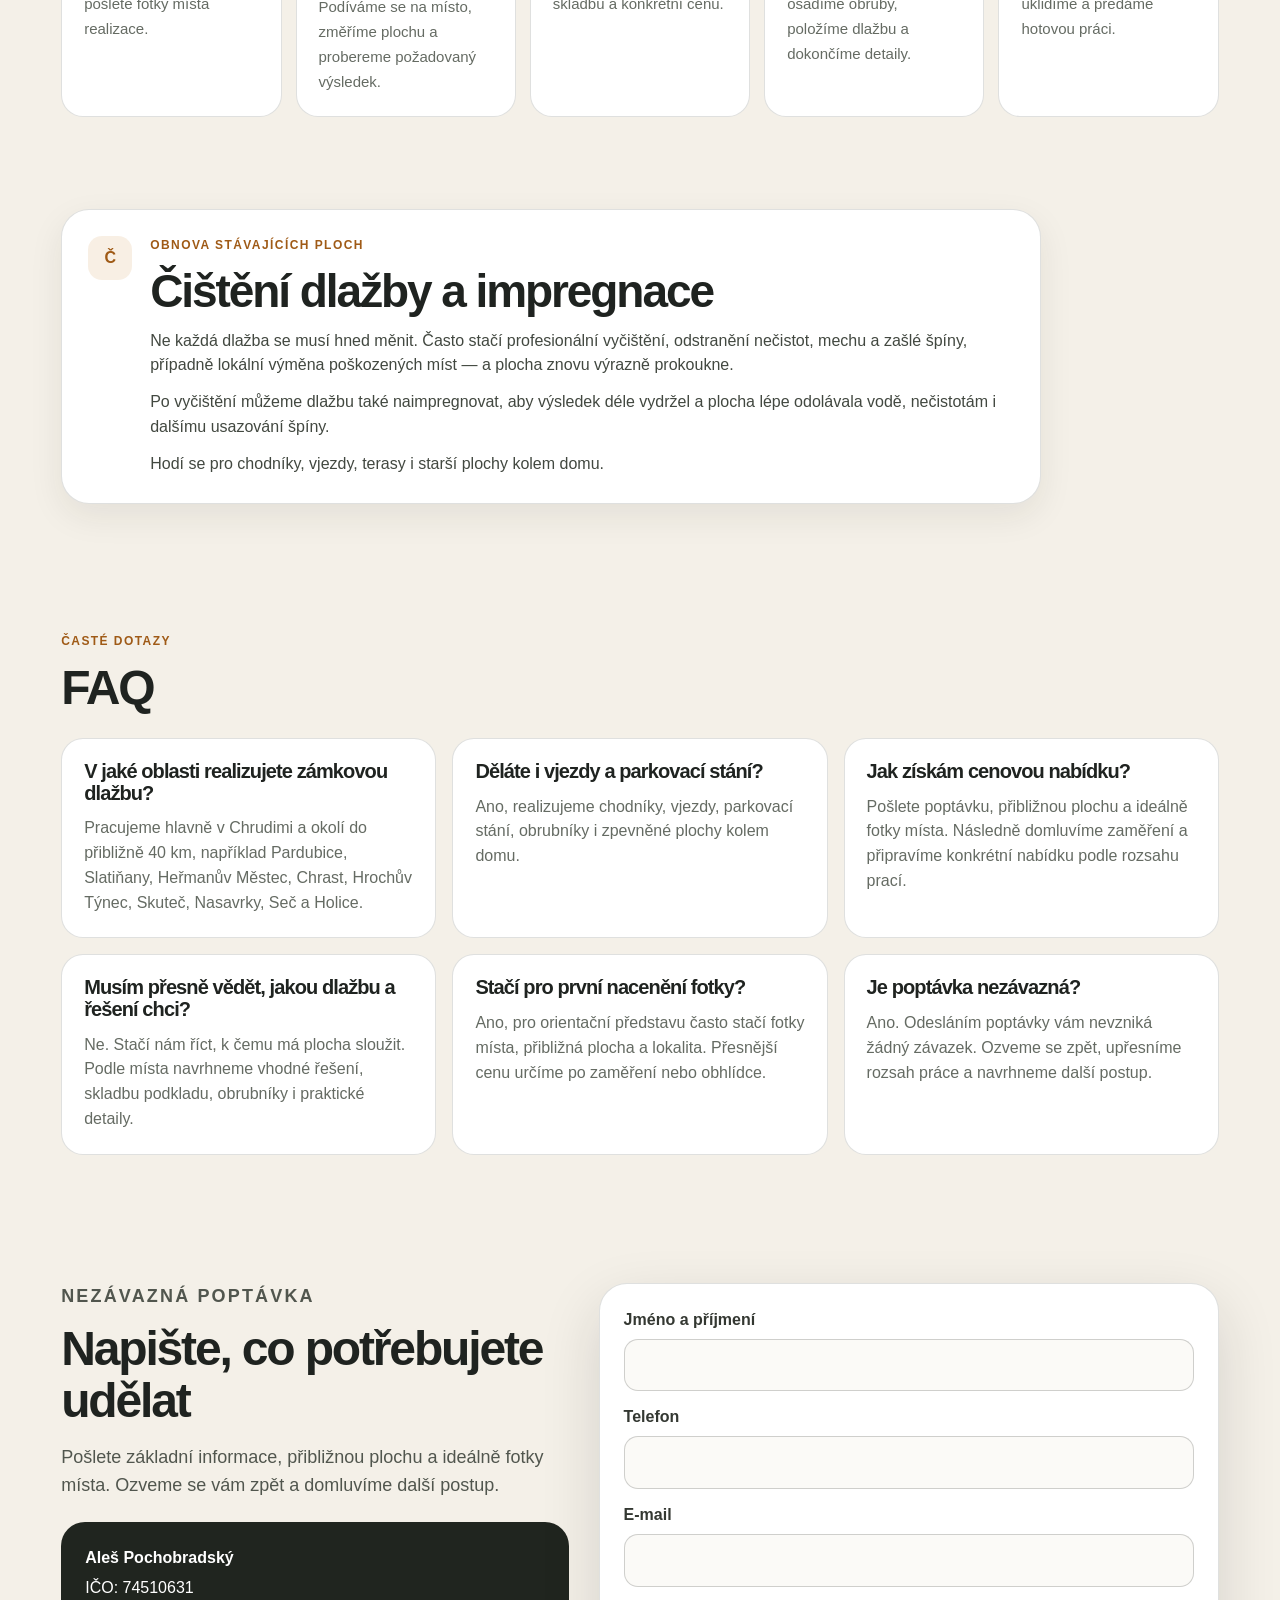
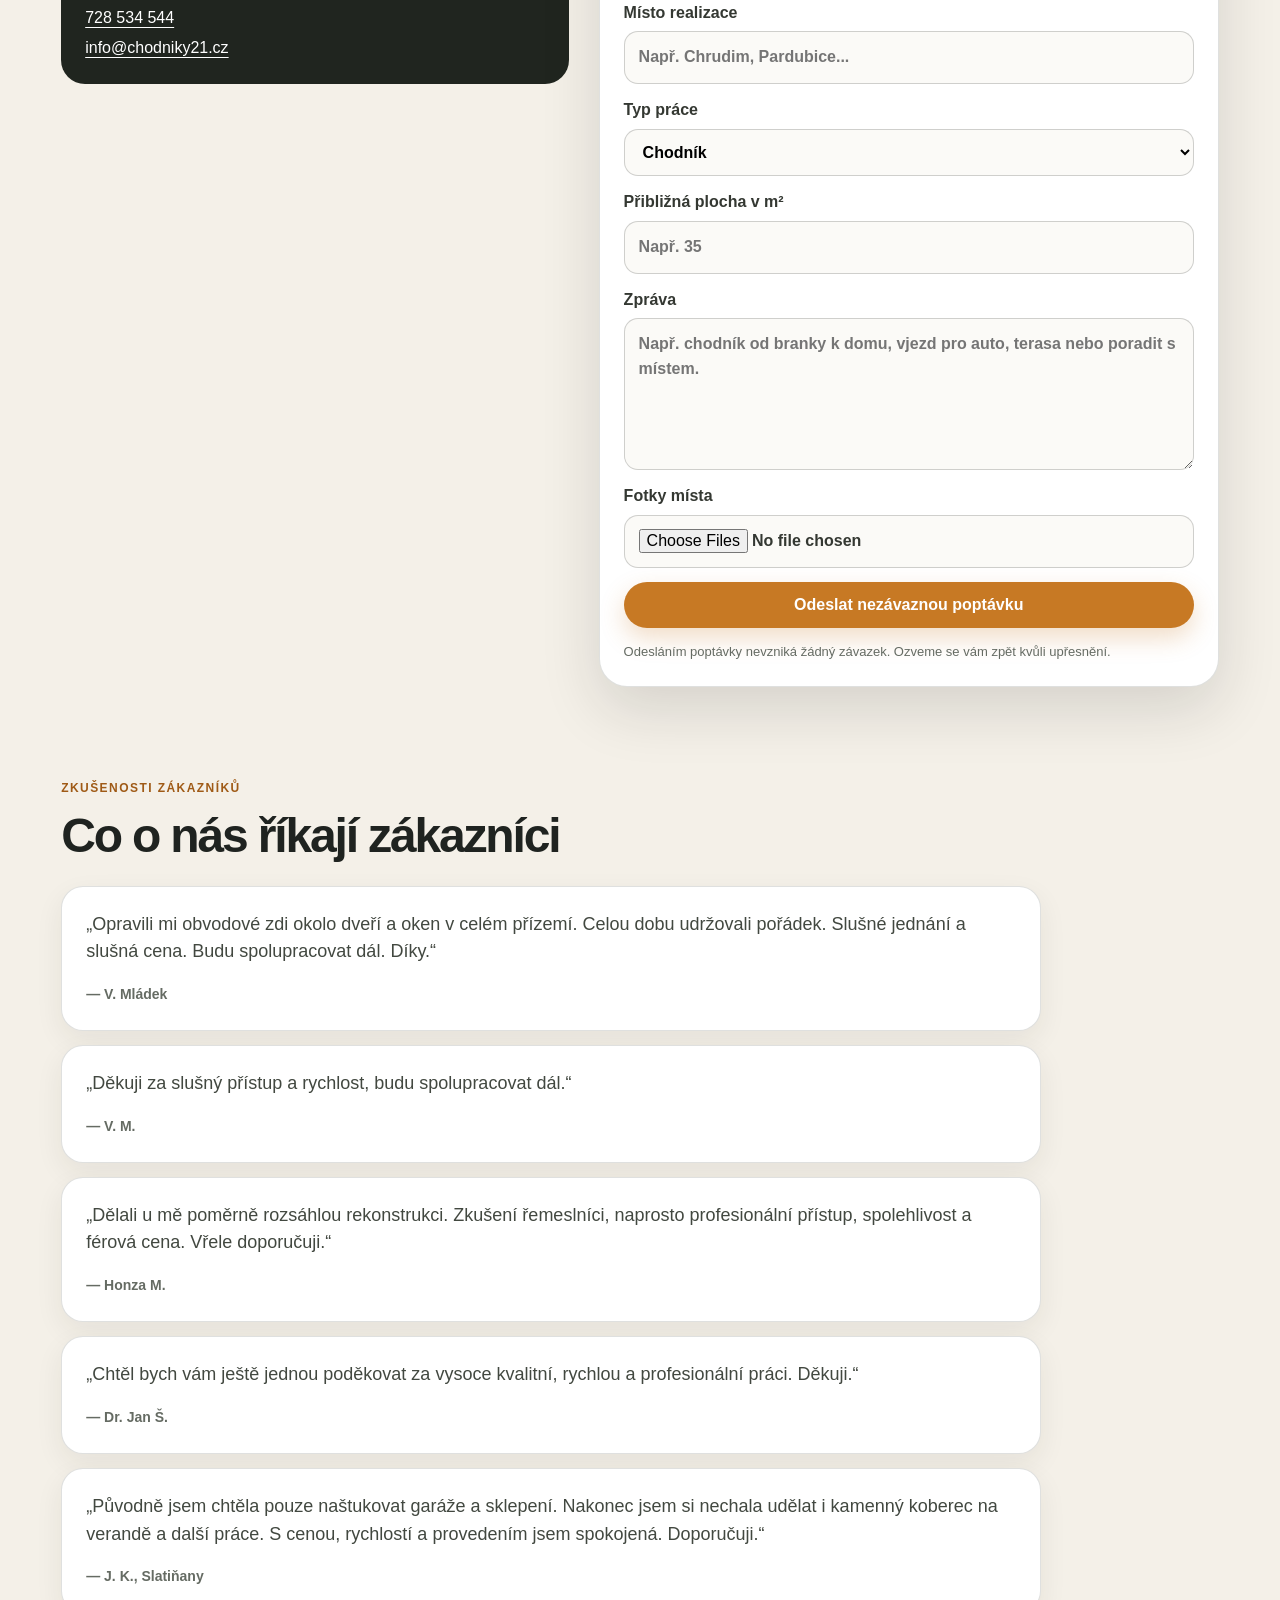
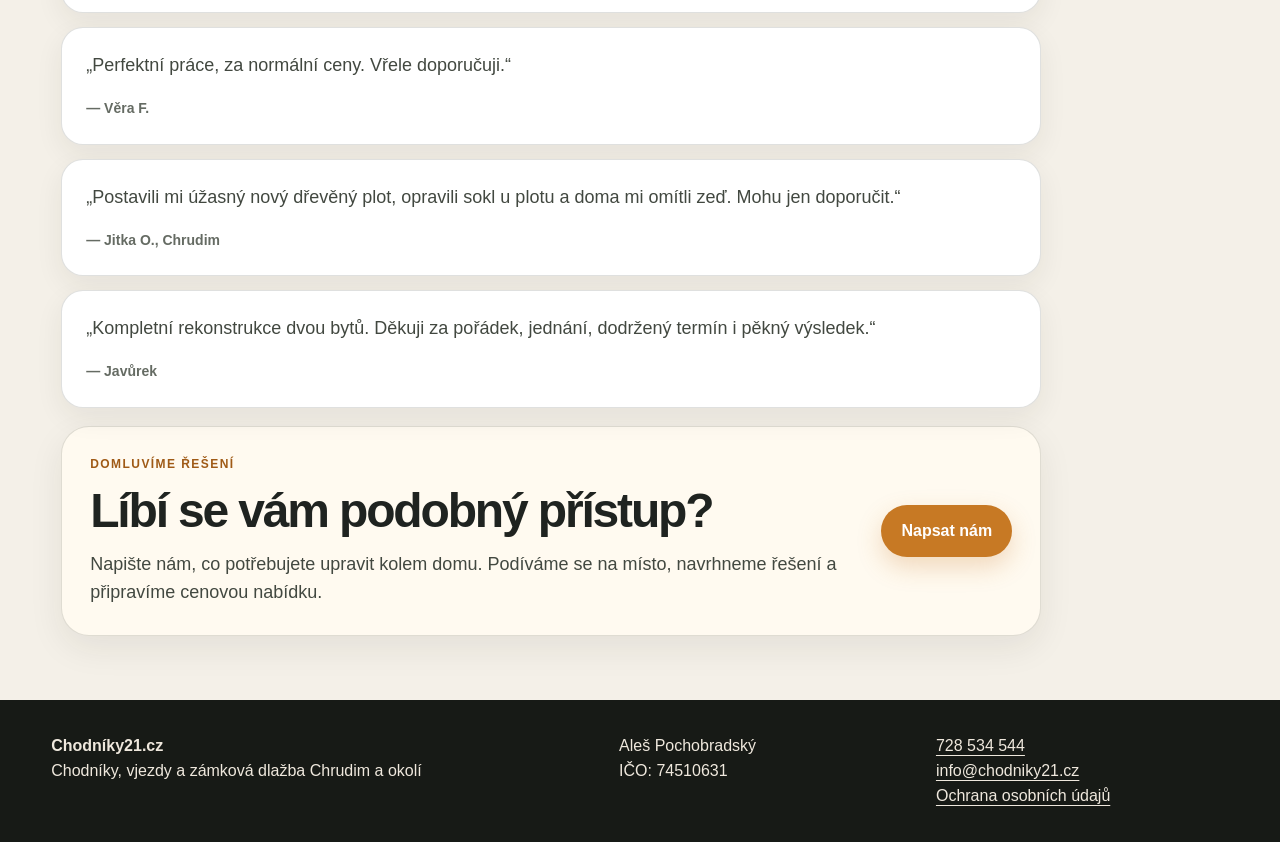
==== commit 445390ed: "Add privacy policy page" ====
--- a/index.html
+++ b/index.html
@@ -428,7 +428,8 @@
     </div>
     <div>
       <a href="tel:+420728534544">728 534 544</a><br>
-      <a href="mailto:info@chodniky21.cz">info@chodniky21.cz</a>
+      <a href="mailto:info@chodniky21.cz">info@chodniky21.cz</a><br>
+      <a href="/ochrana-osobnich-udaju/">Ochrana osobních údajů</a>
     </div>
   </footer>
 
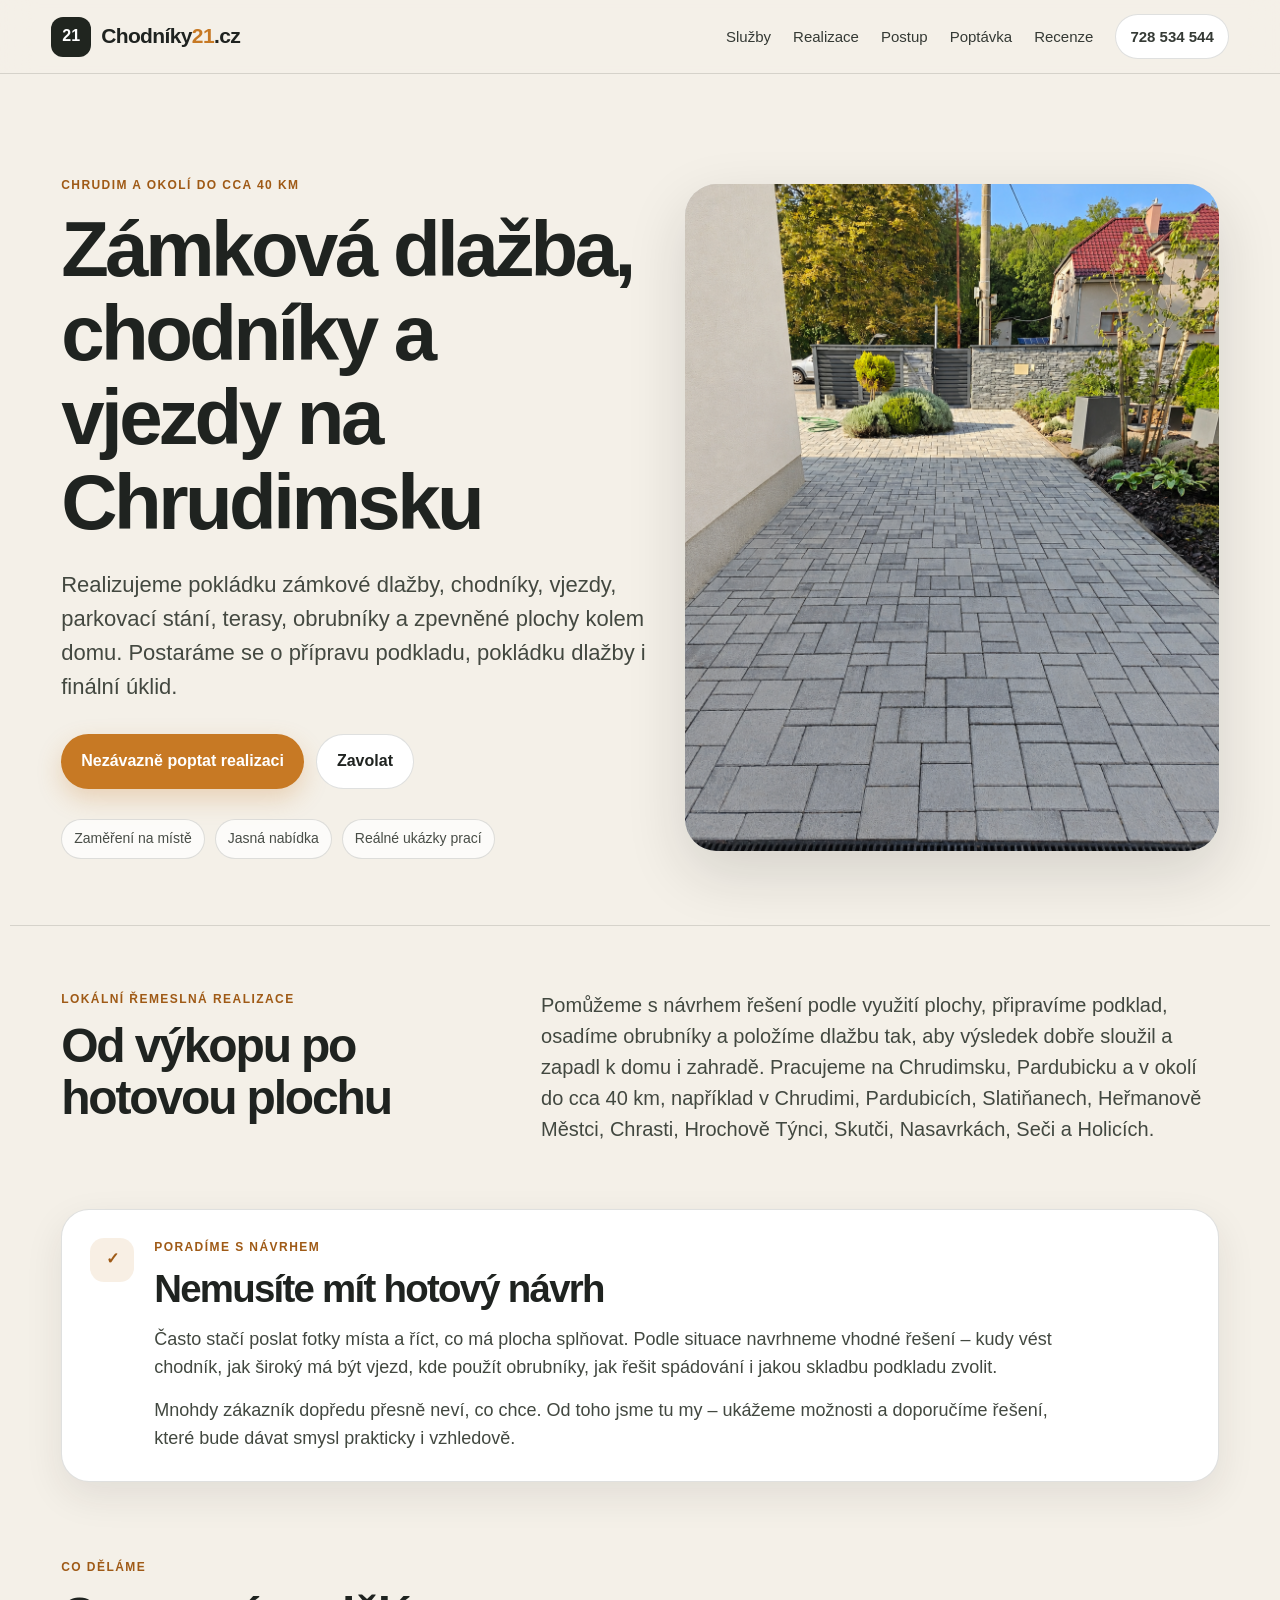
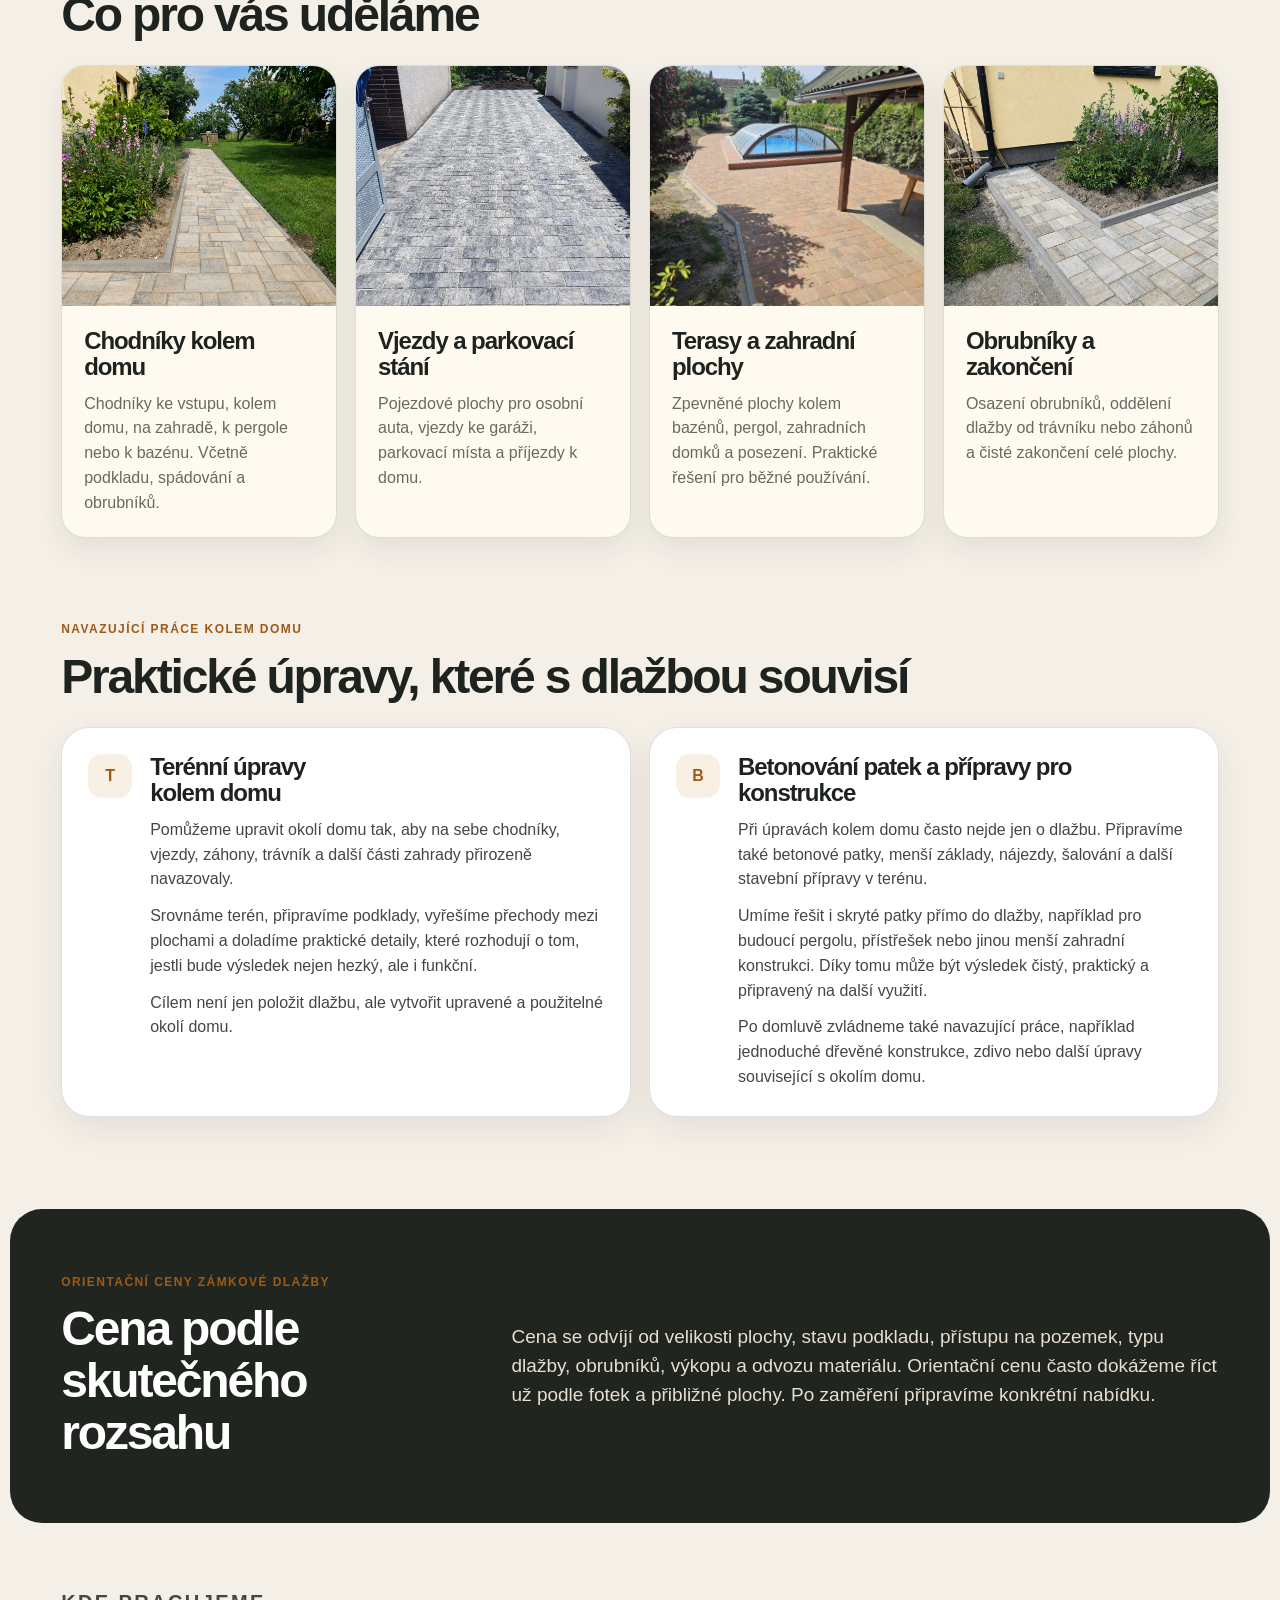
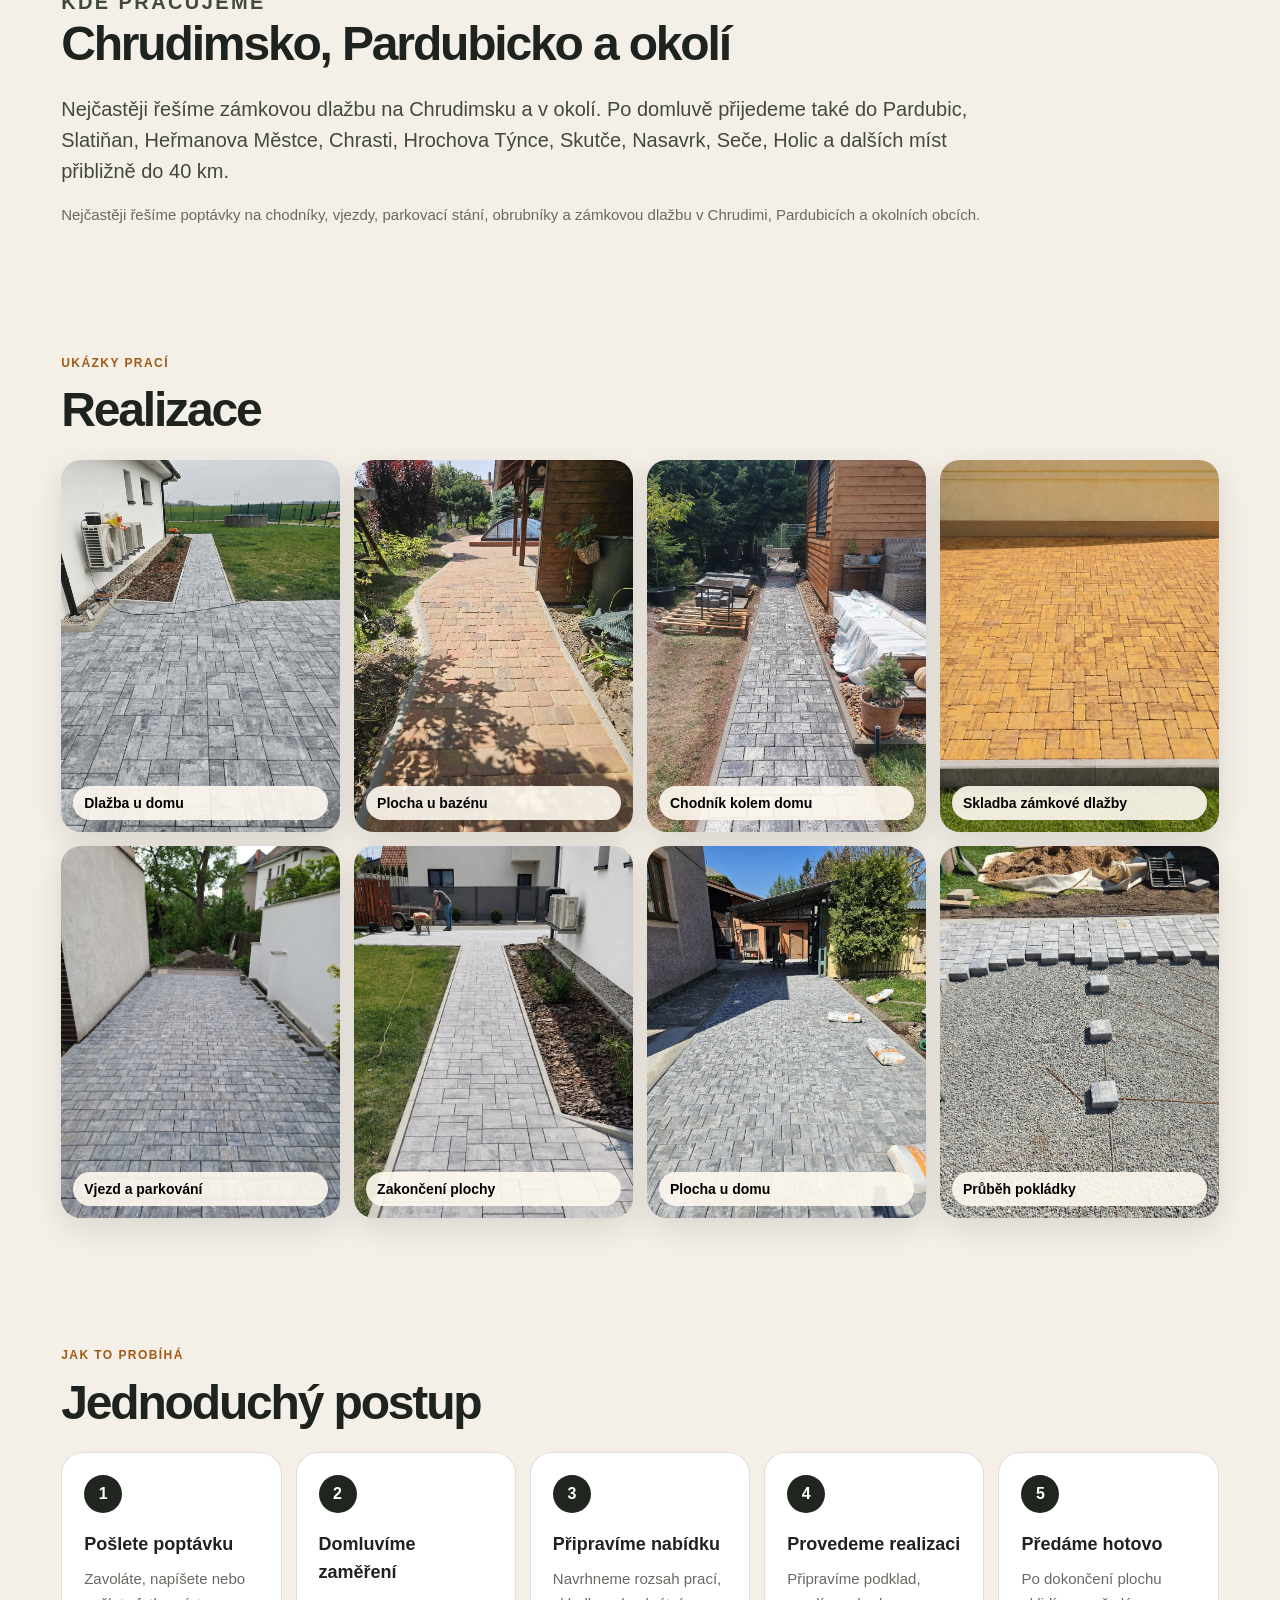
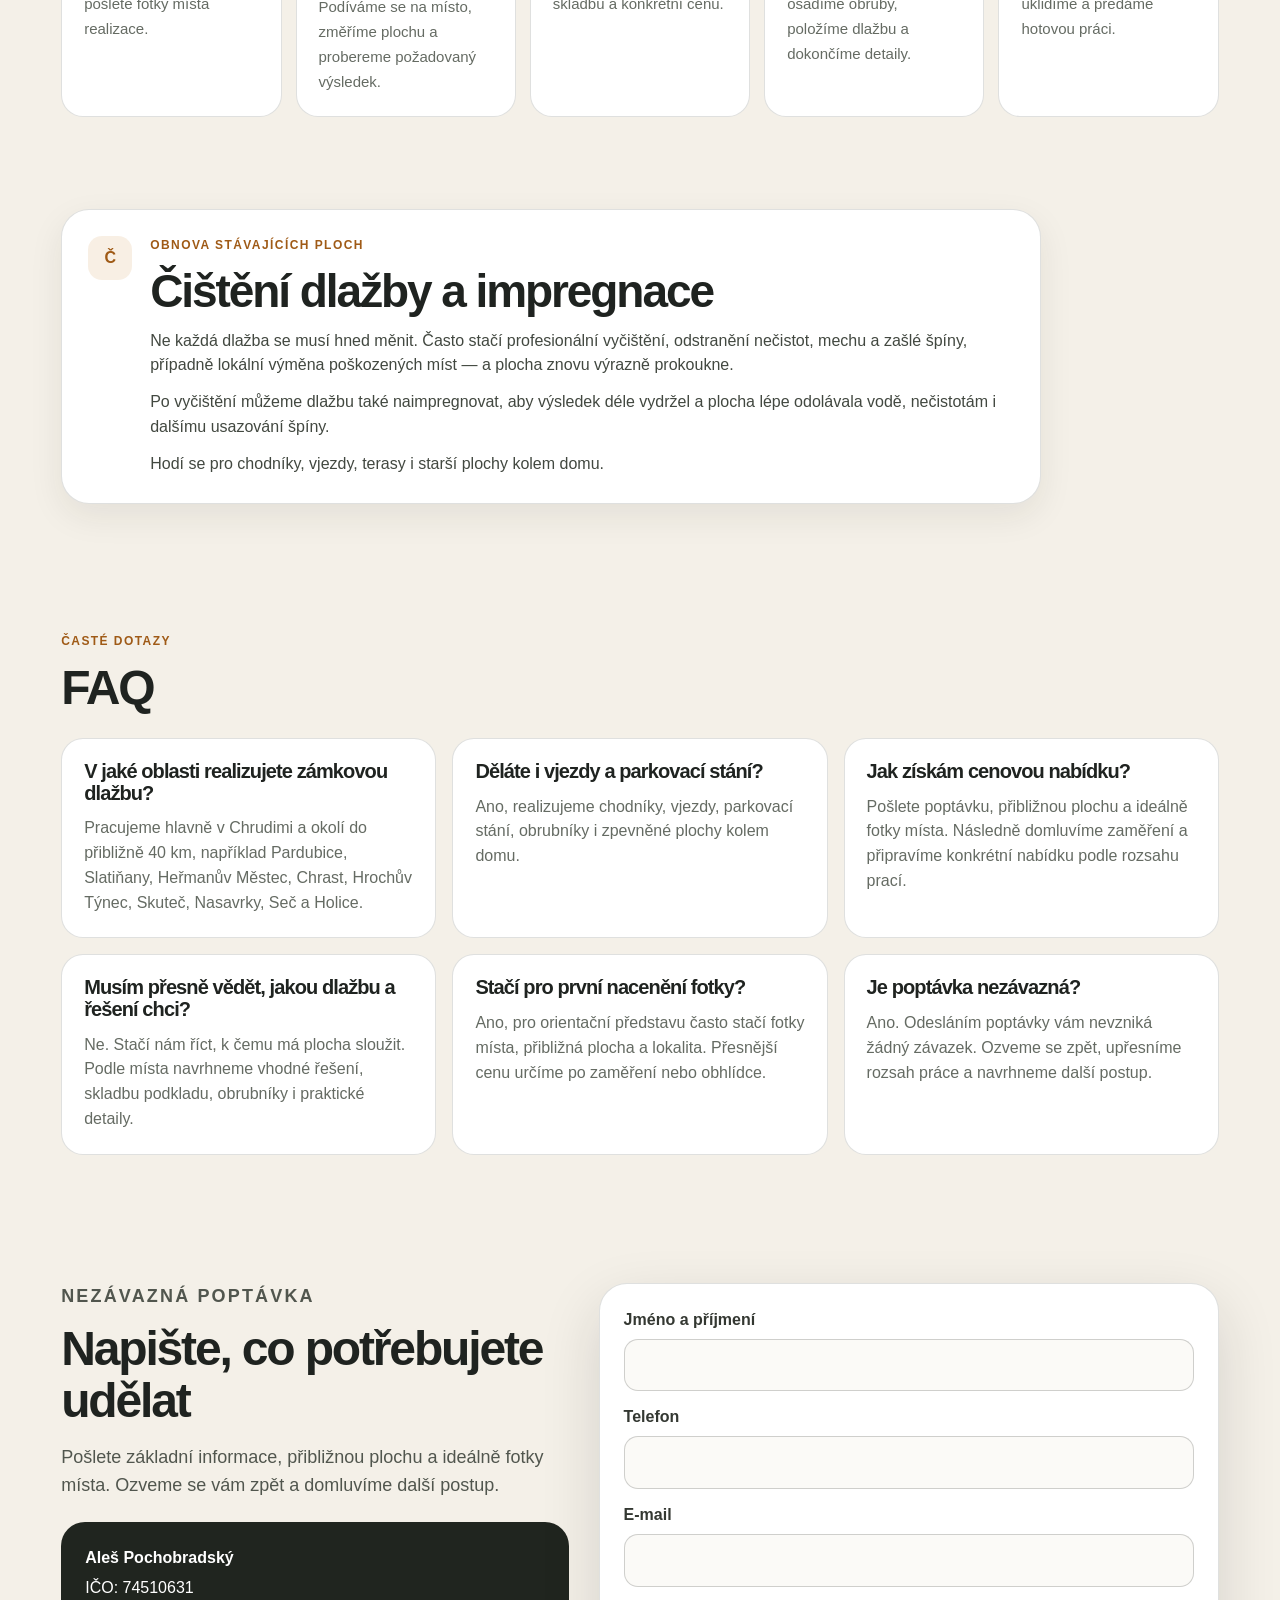
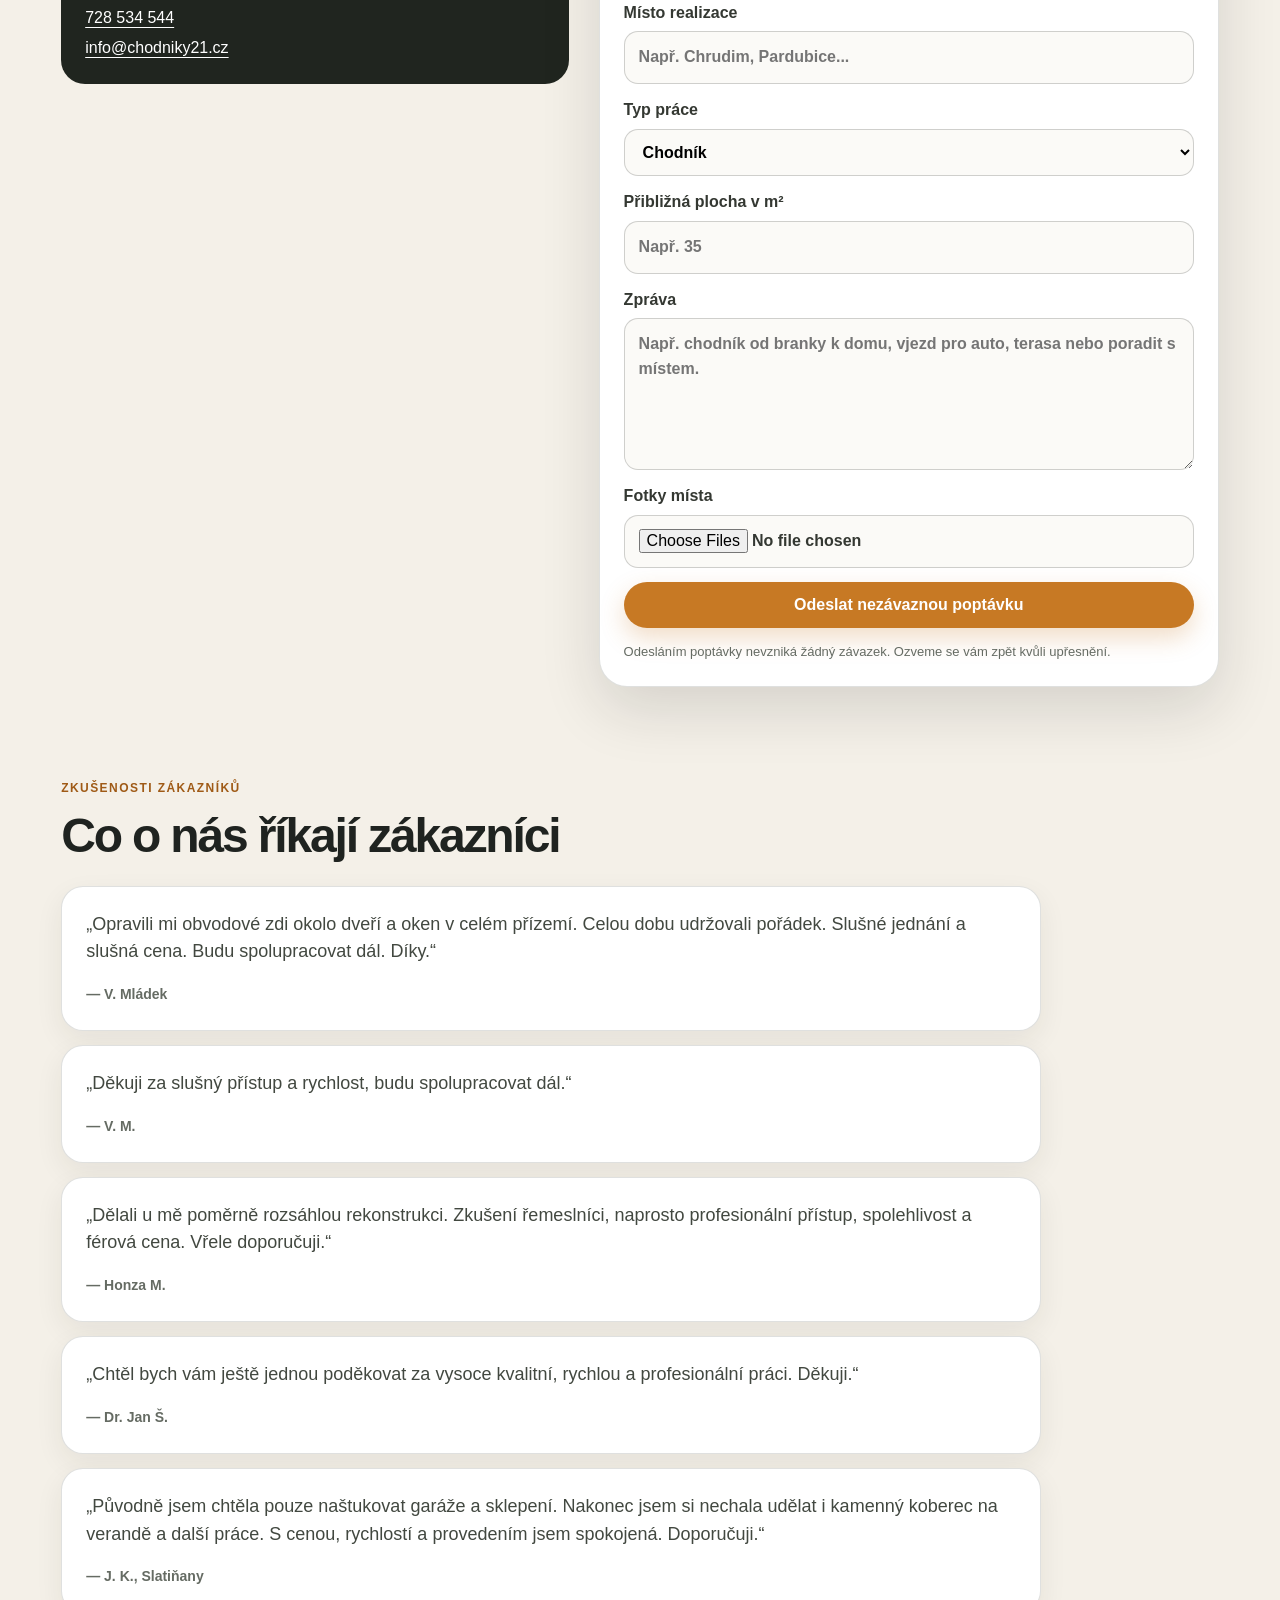
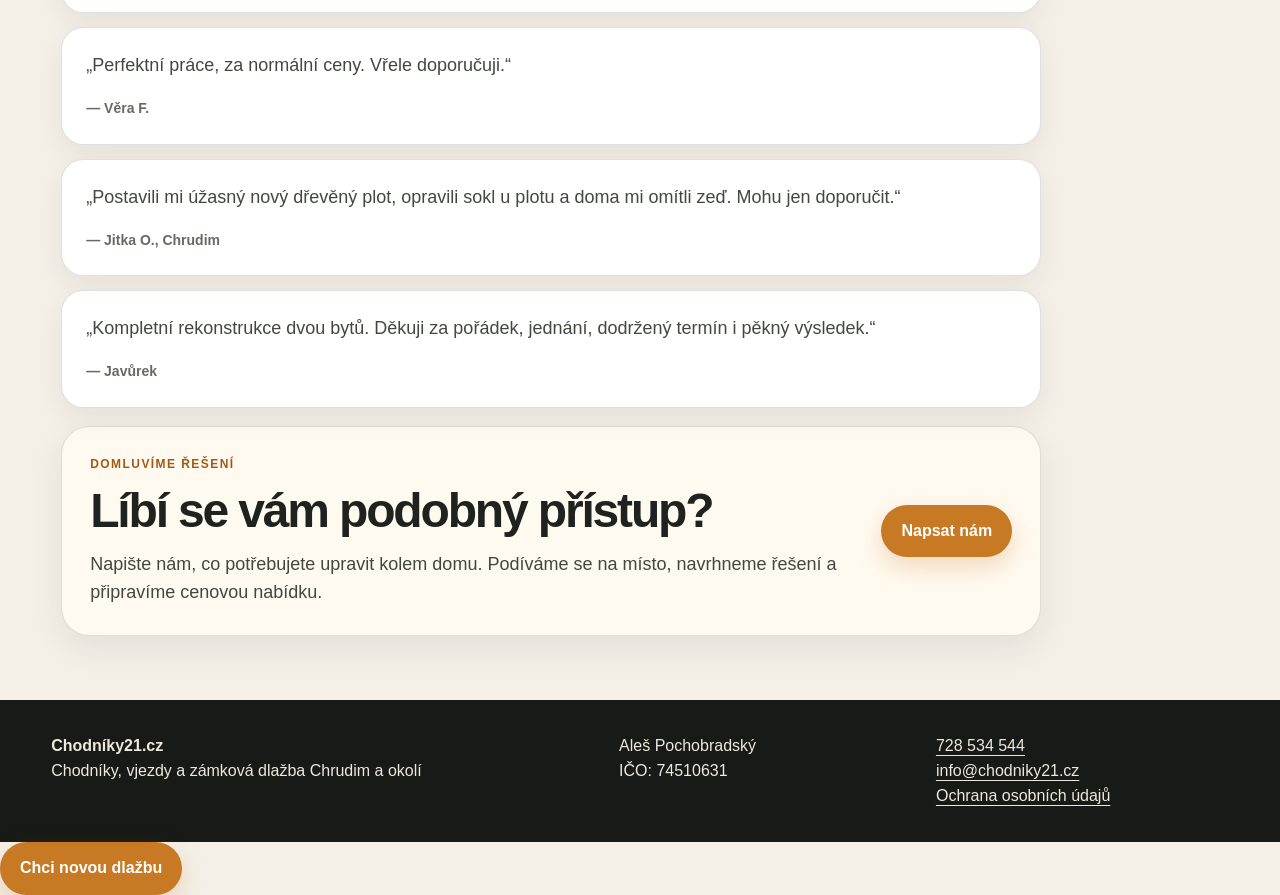
==== commit 601b6165: "mobilní kluzák" ====
--- a/index.html
+++ b/index.html
@@ -433,6 +433,10 @@
     </div>
   </footer>
 
+  <div class="mobile-cta" aria-hidden="true">
+    <a class="btn btn-primary" href="#poptavka">Chci novou dlažbu</a>
+  </div>
+
   <div class="lightbox" hidden>
     <button class="lightbox-close" aria-label="Zavřít fotku">×</button>
     <img alt="Zvětšená fotka realizace">
--- a/assets/css/style.css
+++ b/assets/css/style.css
@@ -24,5 +24,6 @@
 .service-area p{font-size:20px;color:#424840;max-width:920px;margin:0}.service-area .local-phrases{font-size:15px;color:var(--muted);margin-top:16px}.faq-list{display:grid;grid-template-columns:repeat(3,1fr);gap:16px}.faq-list article{background:#fff;border:1px solid var(--line);border-radius:22px;padding:22px}.faq-list h3{font-size:20px}.faq-list p{color:var(--muted);margin:12px 0 0}
 .related-services{padding-top:18px}.service-panels{display:grid;grid-template-columns:repeat(2,1fr);gap:18px}.service-panel,.cleaning-card{display:grid;grid-template-columns:auto 1fr;gap:18px;align-items:start;background:#fff;border:1px solid var(--line);border-radius:28px;padding:26px;box-shadow:0 12px 34px rgba(40,37,30,.08)}.service-icon{display:grid;place-items:center;width:44px;height:44px;border-radius:14px;background:rgba(199,121,36,.12);color:var(--accent-dark);font-weight:800}.service-panel p,.cleaning-card p:not(.eyebrow){color:#424840;margin:12px 0 0}.cleaning-section{padding-top:28px}.cleaning-card{max-width:980px}.cleaning-card h2{font-size:clamp(30px,4vw,46px)}
 .reviews-section{padding-top:28px}.review-list{display:grid;grid-template-columns:1fr;gap:14px;max-width:980px}.review-card{background:#fff;border:1px solid var(--line);border-radius:22px;padding:24px;box-shadow:0 10px 28px rgba(40,37,30,.07)}.review-card p{font-size:18px;color:#424840;margin:0}.review-card span{display:block;margin-top:18px;color:var(--muted);font-size:14px;font-weight:800}.reviews-cta{display:flex;align-items:center;justify-content:space-between;gap:24px;background:var(--paper);border:1px solid var(--line);border-radius:28px;padding:28px;margin-top:18px;max-width:980px;box-shadow:0 12px 34px rgba(40,37,30,.08)}.reviews-cta p:not(.eyebrow){font-size:18px;color:#424840;max-width:760px;margin:14px 0 0}.reviews-cta .btn{flex:0 0 auto}
+.legal-page .advice-card{display:block;max-width:980px}.legal-page h1{font-size:clamp(38px,6vw,68px)}.legal-page h2{font-size:clamp(24px,3vw,34px);margin-top:34px}.legal-page p,.legal-page li{font-size:18px;color:#424840}.legal-page a{text-decoration:underline;text-underline-offset:4px}.legal-page ul{margin:14px 0 0;padding-left:22px}
 @media (max-width:980px){.nav{display:none}.hero,.intro,.dark-band,.contact-section{grid-template-columns:1fr}.hero-photo{min-height:360px}.cards{grid-template-columns:repeat(2,1fr)}.gallery{grid-template-columns:repeat(2,1fr)}.steps ol{grid-template-columns:repeat(2,1fr)}.faq-list{grid-template-columns:1fr}.footer{grid-template-columns:1fr}}
 @media (max-width:620px){.site-header{padding:8px 14px}.brand{font-size:17px;gap:8px}.brand-mark{width:34px;height:34px;border-radius:10px;font-size:14px}.hero{padding-top:34px}.hero-photo{min-height:300px;border-radius:24px}h1{font-size:36px}.advice-section{padding-bottom:24px}.services-section{padding-top:34px}.advice-card,.service-panel,.cleaning-card{grid-template-columns:1fr;padding:22px}.reviews-cta{display:grid;padding:22px}.reviews-cta .btn{width:100%}.cards,.gallery,.steps ol,.service-panels,.review-list{grid-template-columns:1fr}.card img{height:260px}.gallery-item{min-height:320px}.section{padding:46px 16px}.hero-actions .btn{width:100%}.dark-band{border-radius:24px}.footer{font-size:14px}}
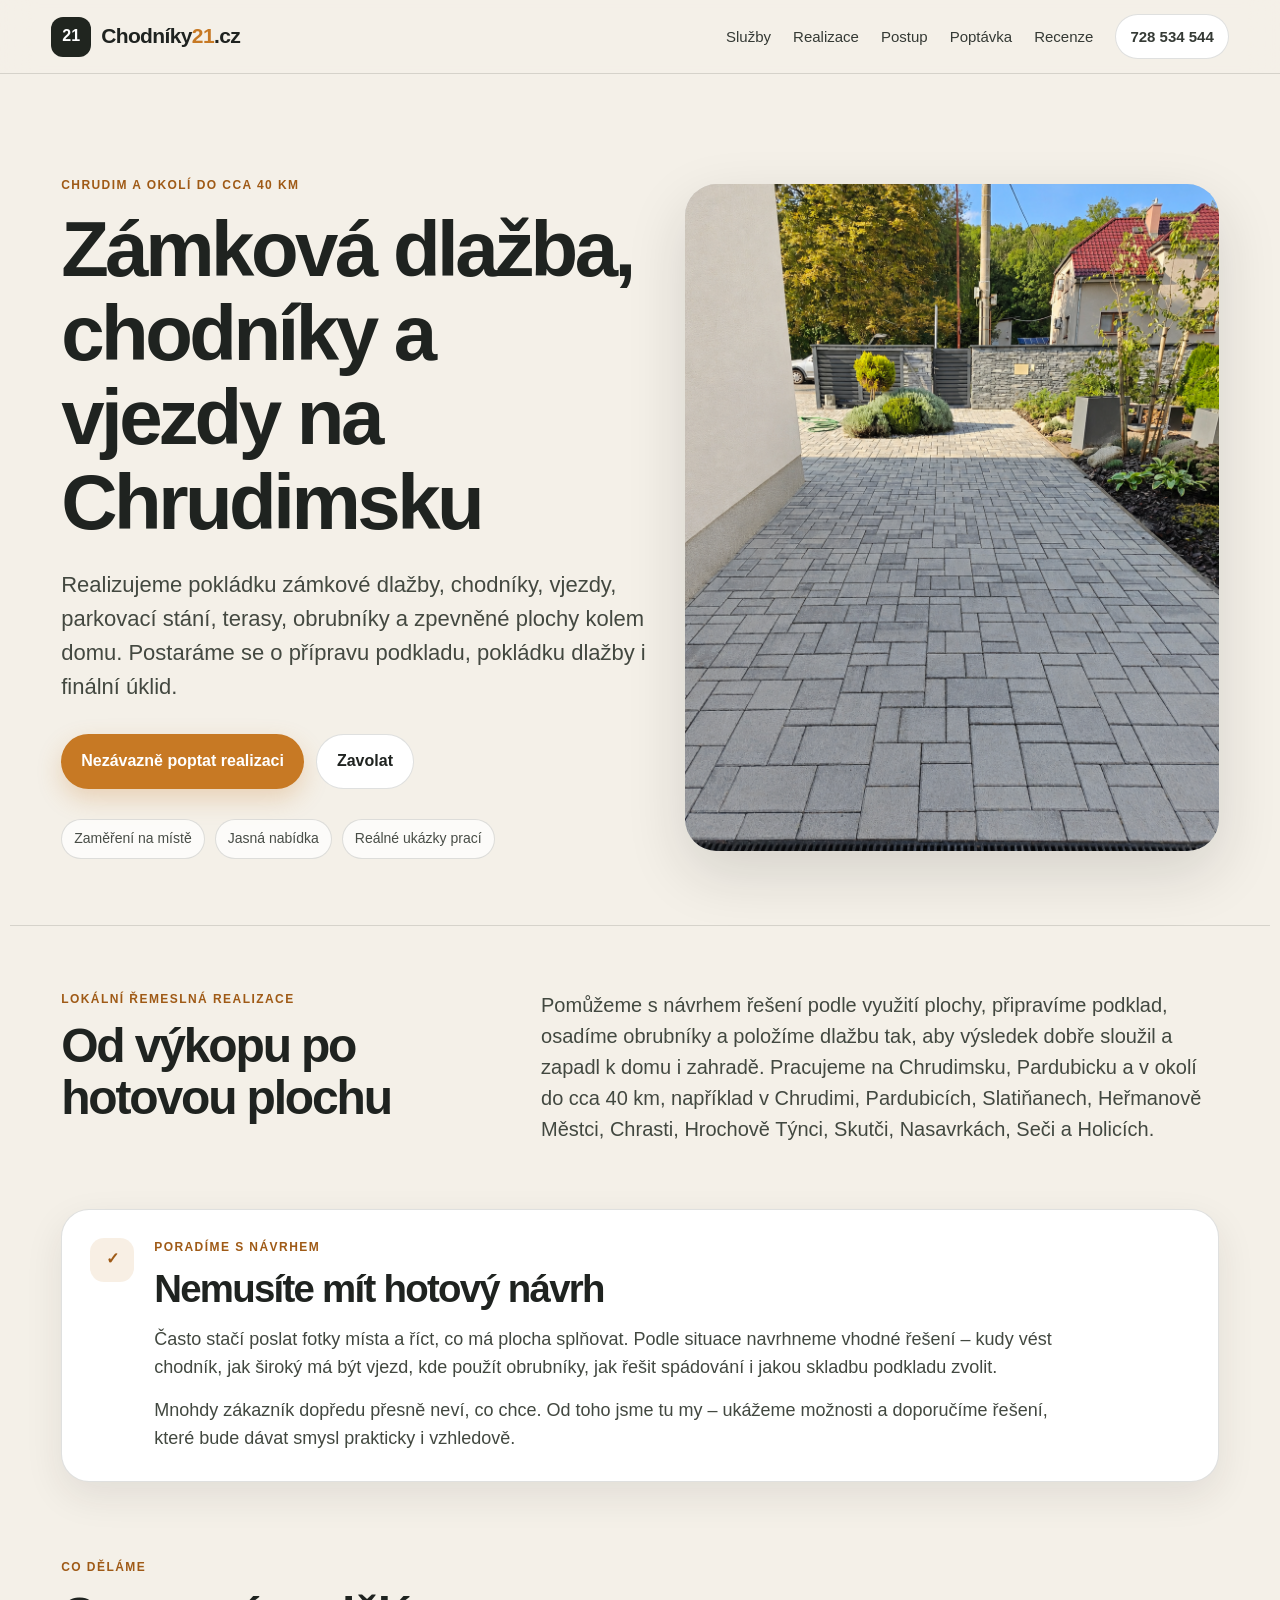
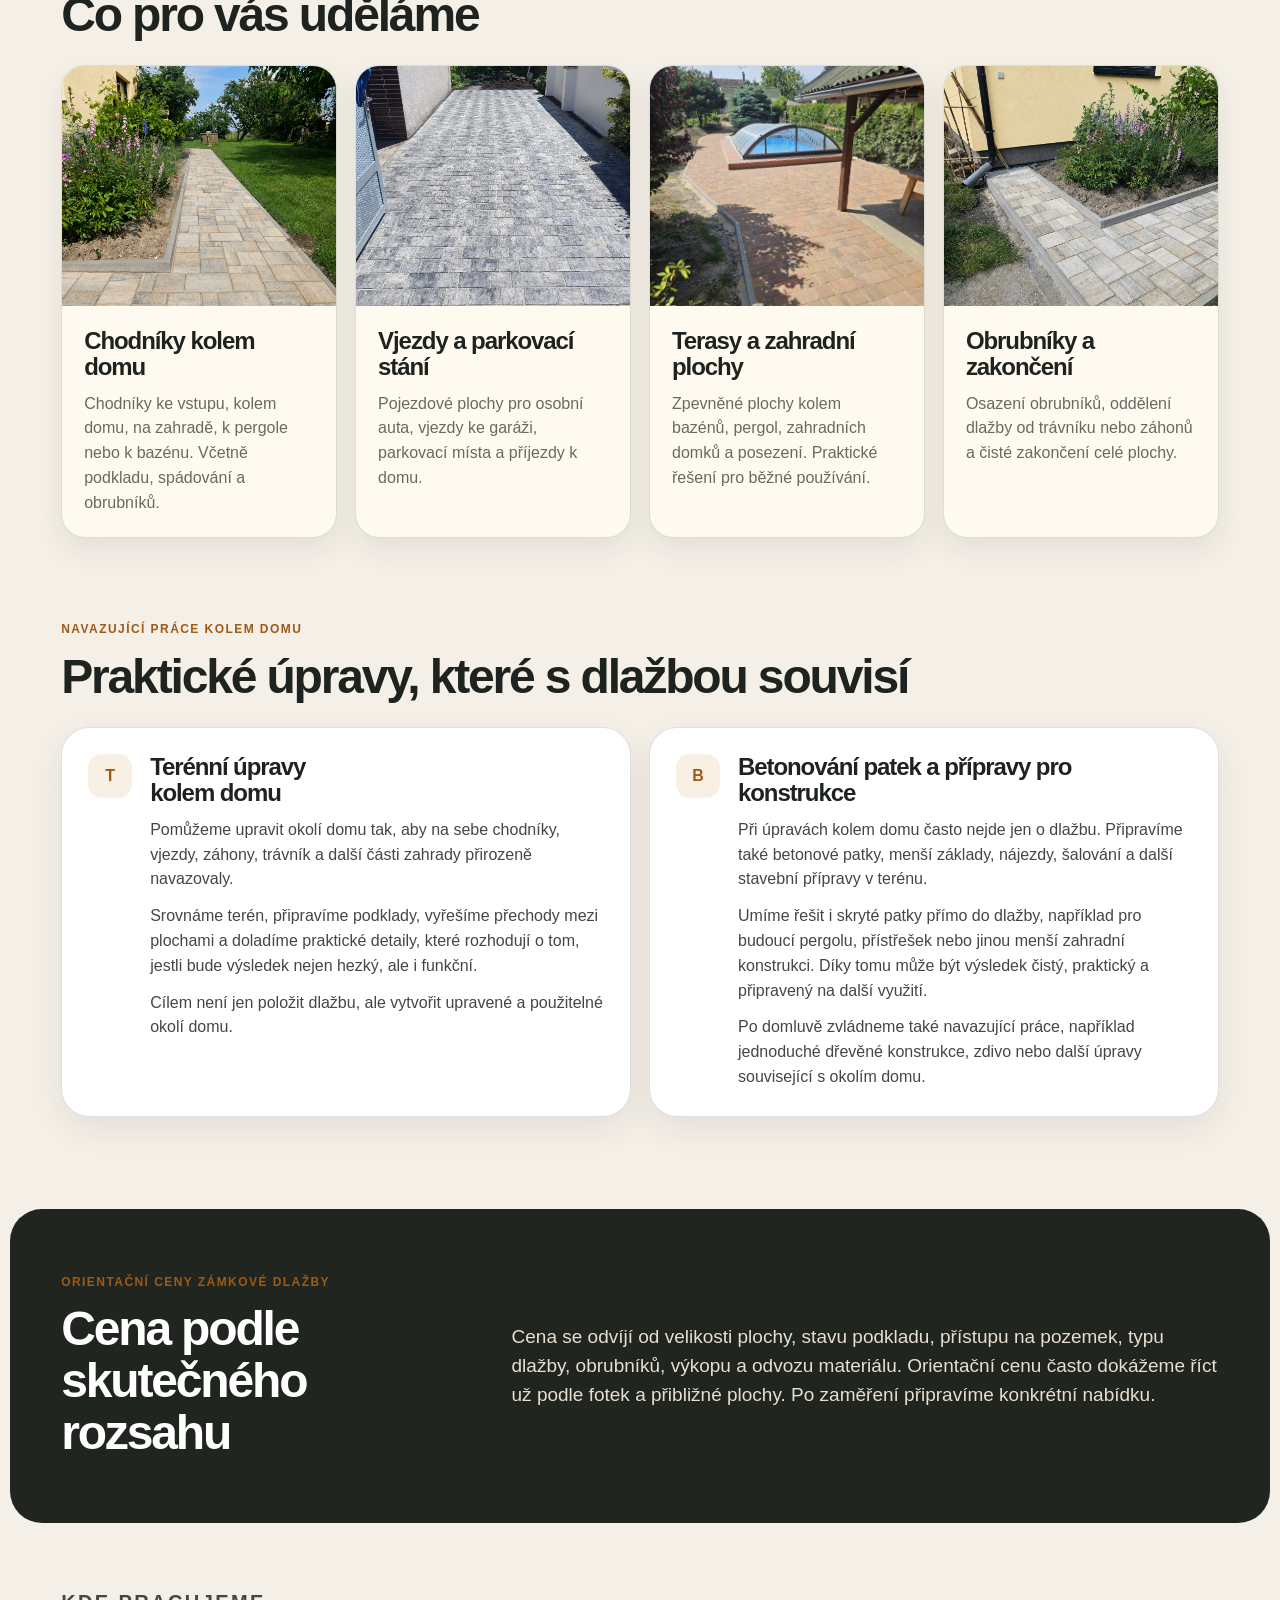
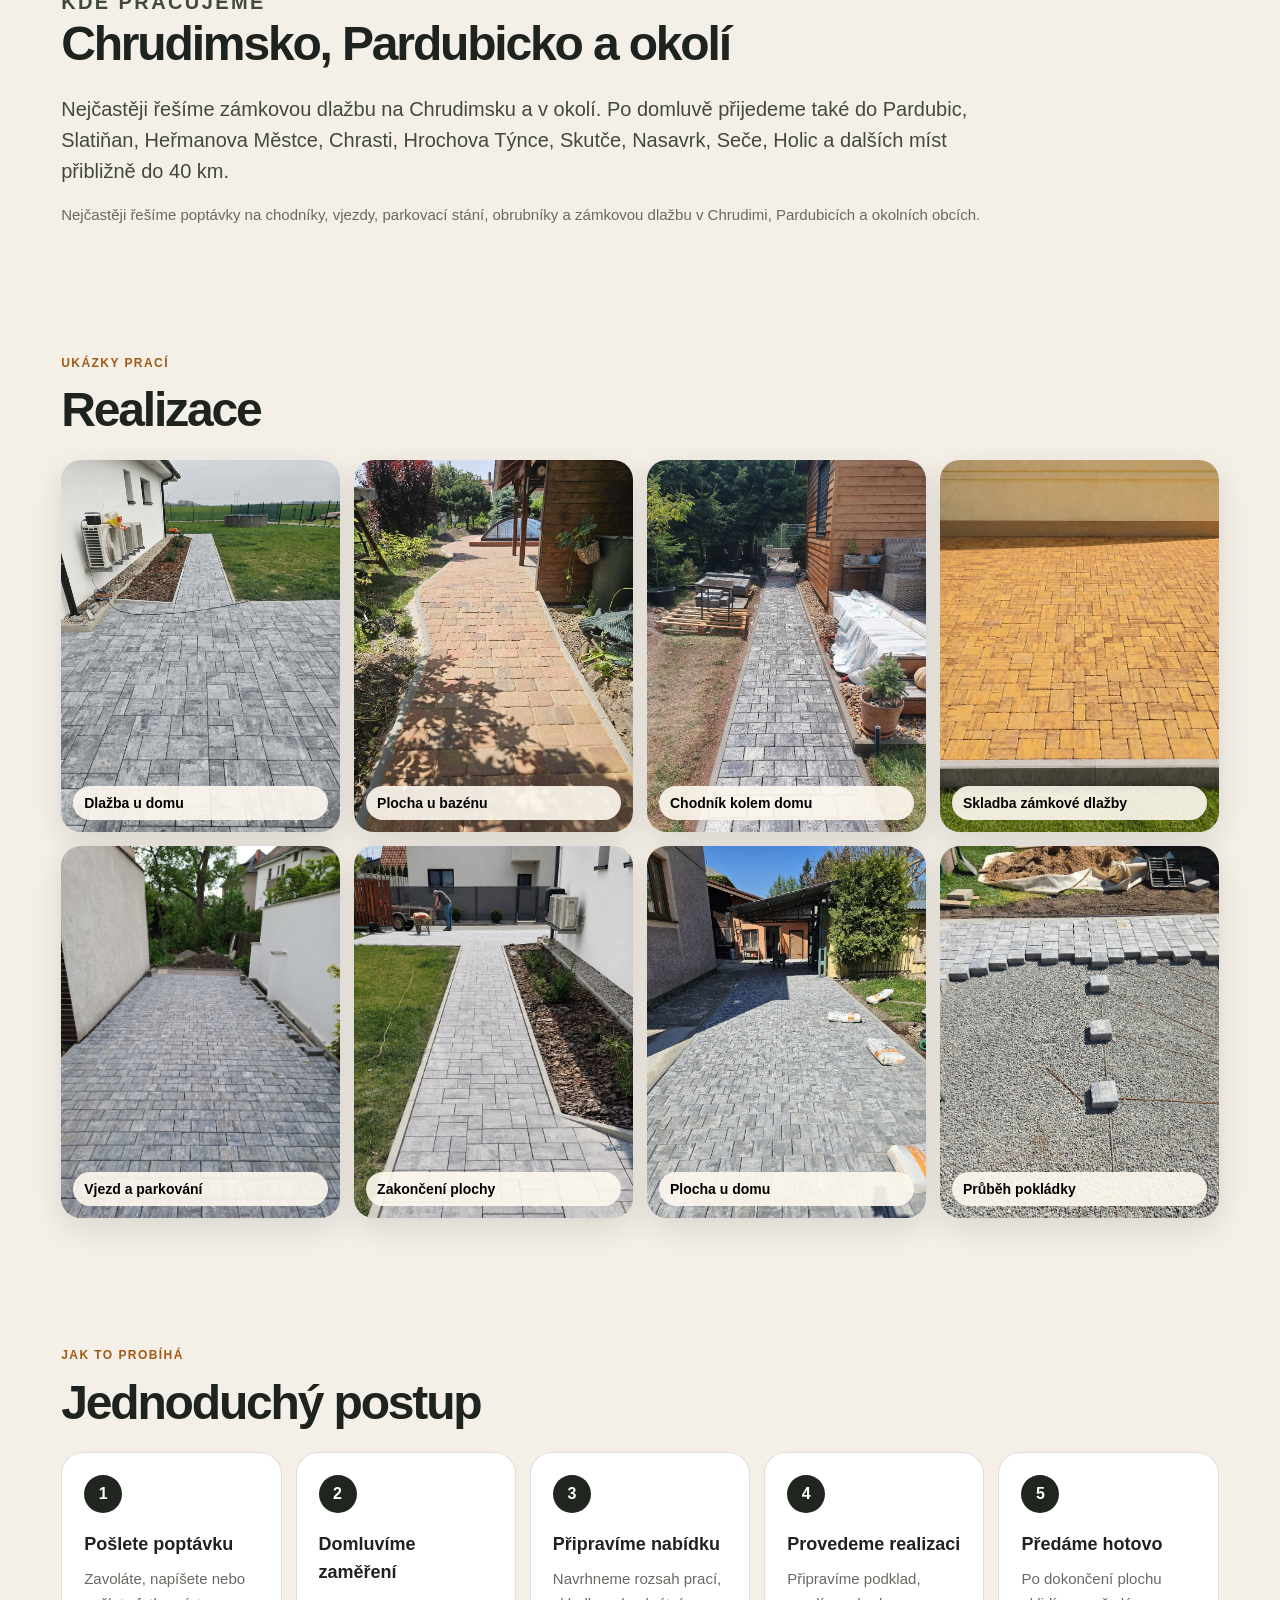
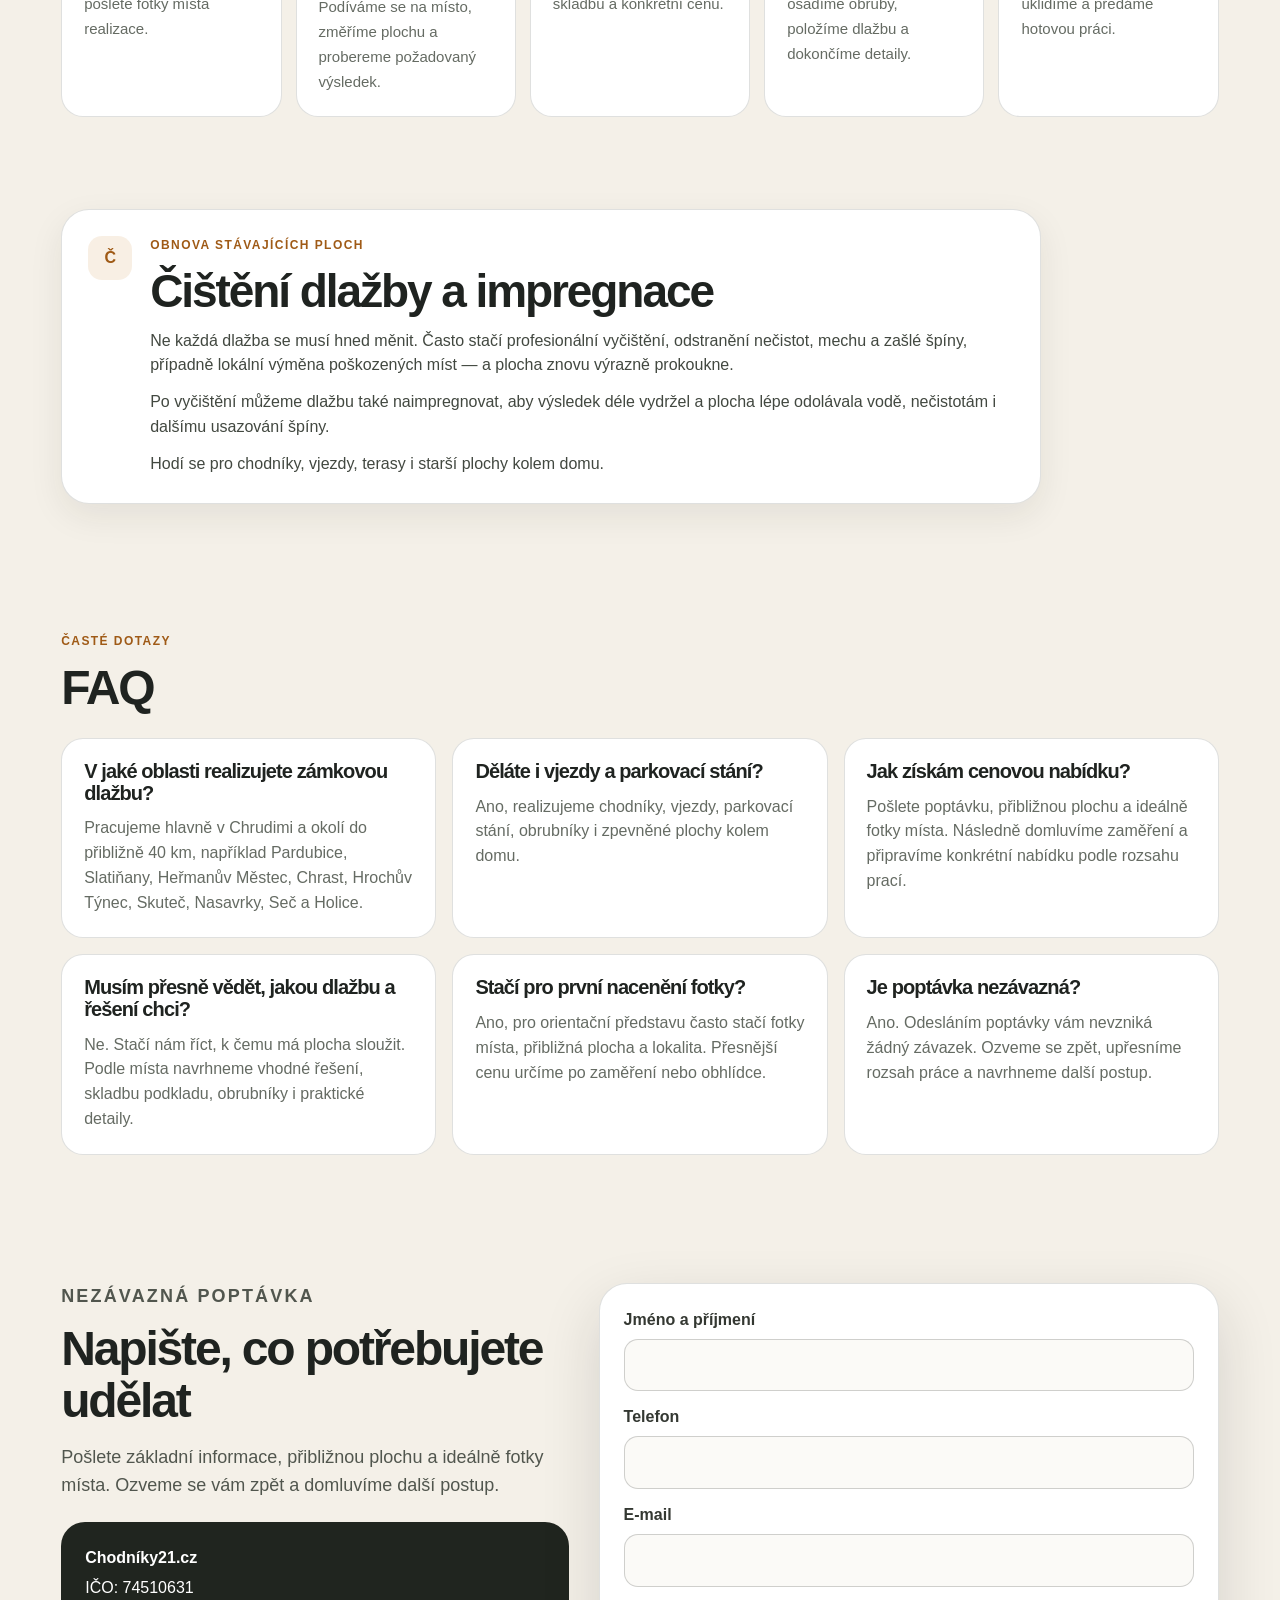
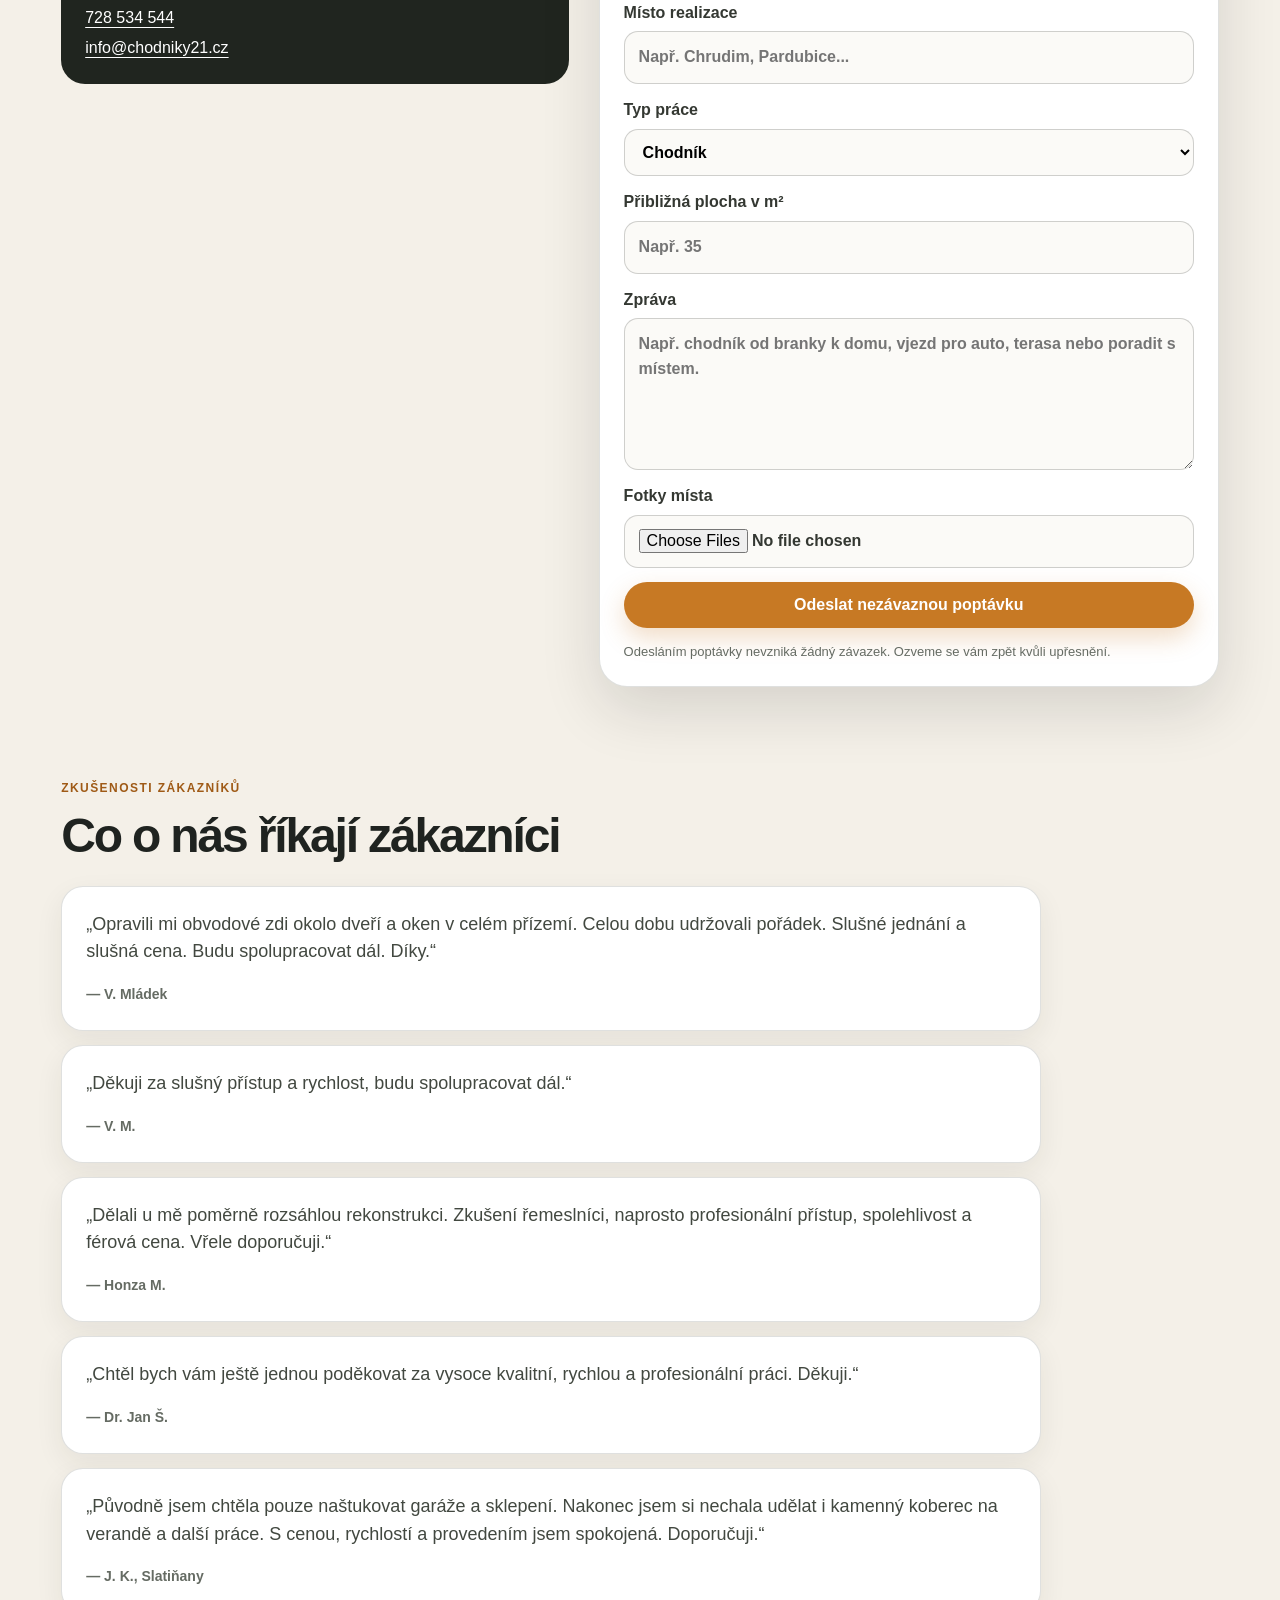
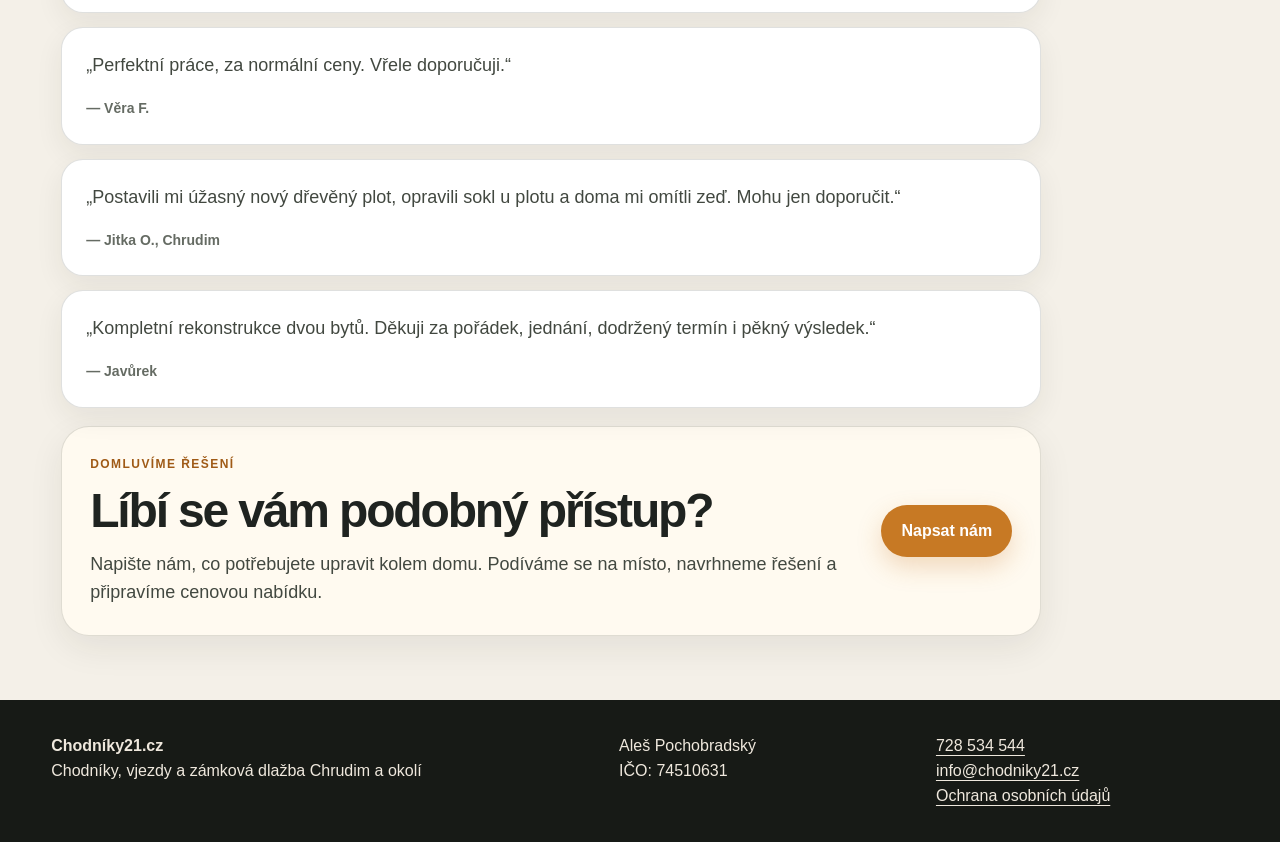
==== commit 1562d080: "hide personal name in contact section" ====
--- a/index.html
+++ b/index.html
@@ -335,7 +335,7 @@
         <h2>Napište, co potřebujete udělat</h2>
         <p>Pošlete základní informace, přibližnou plochu a ideálně fotky místa. Ozveme se vám zpět a domluvíme další postup.</p>
         <div class="contact-box">
-          <strong>Aleš Pochobradský</strong>
+          <strong>Chodníky21.cz</strong>
           <span>IČO: 74510631</span>
           <a href="tel:+420728534544">728 534 544</a>
           <a href="mailto:info@chodniky21.cz">info@chodniky21.cz</a>
--- a/assets/css/style.css
+++ b/assets/css/style.css
@@ -24,6 +24,7 @@
 .service-area p{font-size:20px;color:#424840;max-width:920px;margin:0}.service-area .local-phrases{font-size:15px;color:var(--muted);margin-top:16px}.faq-list{display:grid;grid-template-columns:repeat(3,1fr);gap:16px}.faq-list article{background:#fff;border:1px solid var(--line);border-radius:22px;padding:22px}.faq-list h3{font-size:20px}.faq-list p{color:var(--muted);margin:12px 0 0}
 .related-services{padding-top:18px}.service-panels{display:grid;grid-template-columns:repeat(2,1fr);gap:18px}.service-panel,.cleaning-card{display:grid;grid-template-columns:auto 1fr;gap:18px;align-items:start;background:#fff;border:1px solid var(--line);border-radius:28px;padding:26px;box-shadow:0 12px 34px rgba(40,37,30,.08)}.service-icon{display:grid;place-items:center;width:44px;height:44px;border-radius:14px;background:rgba(199,121,36,.12);color:var(--accent-dark);font-weight:800}.service-panel p,.cleaning-card p:not(.eyebrow){color:#424840;margin:12px 0 0}.cleaning-section{padding-top:28px}.cleaning-card{max-width:980px}.cleaning-card h2{font-size:clamp(30px,4vw,46px)}
 .reviews-section{padding-top:28px}.review-list{display:grid;grid-template-columns:1fr;gap:14px;max-width:980px}.review-card{background:#fff;border:1px solid var(--line);border-radius:22px;padding:24px;box-shadow:0 10px 28px rgba(40,37,30,.07)}.review-card p{font-size:18px;color:#424840;margin:0}.review-card span{display:block;margin-top:18px;color:var(--muted);font-size:14px;font-weight:800}.reviews-cta{display:flex;align-items:center;justify-content:space-between;gap:24px;background:var(--paper);border:1px solid var(--line);border-radius:28px;padding:28px;margin-top:18px;max-width:980px;box-shadow:0 12px 34px rgba(40,37,30,.08)}.reviews-cta p:not(.eyebrow){font-size:18px;color:#424840;max-width:760px;margin:14px 0 0}.reviews-cta .btn{flex:0 0 auto}
-.legal-page .advice-card{display:block;max-width:980px}.legal-page h1{font-size:clamp(38px,6vw,68px)}.legal-page h2{font-size:clamp(24px,3vw,34px);margin-top:34px}.legal-page p,.legal-page li{font-size:18px;color:#424840}.legal-page a{text-decoration:underline;text-underline-offset:4px}.legal-page ul{margin:14px 0 0;padding-left:22px}
+.legal-page .advice-card{display:block;max-width:980px}.legal-page h1{font-size:clamp(38px,6vw,68px)}.legal-page h2{font-size:clamp(24px,3vw,34px);margin-top:34px}.legal-page p,.legal-page li{font-size:18px;color:#424840}.legal-page a{text-decoration:underline;text-underline-offset:4px}.legal-page ul{margin:14px 0 0;padding-left:22px}.mobile-cta{display:none}
 @media (max-width:980px){.nav{display:none}.hero,.intro,.dark-band,.contact-section{grid-template-columns:1fr}.hero-photo{min-height:360px}.cards{grid-template-columns:repeat(2,1fr)}.gallery{grid-template-columns:repeat(2,1fr)}.steps ol{grid-template-columns:repeat(2,1fr)}.faq-list{grid-template-columns:1fr}.footer{grid-template-columns:1fr}}
+@media (max-width:980px){.mobile-cta{position:fixed;left:0;right:0;bottom:0;z-index:30;display:flex;justify-content:center;padding:10px 14px calc(10px + env(safe-area-inset-bottom));background:rgba(244,240,232,.9);backdrop-filter:blur(16px);border-top:1px solid var(--line);transform:translateY(110%);opacity:0;pointer-events:none;transition:transform .22s ease,opacity .22s ease}.mobile-cta.is-visible{transform:translateY(0);opacity:1;pointer-events:auto}.mobile-cta .btn{width:min(100%,420px);padding:13px 18px;box-shadow:0 10px 24px rgba(30,30,25,.16)}body.has-mobile-cta{padding-bottom:82px}}
 @media (max-width:620px){.site-header{padding:8px 14px}.brand{font-size:17px;gap:8px}.brand-mark{width:34px;height:34px;border-radius:10px;font-size:14px}.hero{padding-top:34px}.hero-photo{min-height:300px;border-radius:24px}h1{font-size:36px}.advice-section{padding-bottom:24px}.services-section{padding-top:34px}.advice-card,.service-panel,.cleaning-card{grid-template-columns:1fr;padding:22px}.reviews-cta{display:grid;padding:22px}.reviews-cta .btn{width:100%}.cards,.gallery,.steps ol,.service-panels,.review-list{grid-template-columns:1fr}.card img{height:260px}.gallery-item{min-height:320px}.section{padding:46px 16px}.hero-actions .btn{width:100%}.dark-band{border-radius:24px}.footer{font-size:14px}}
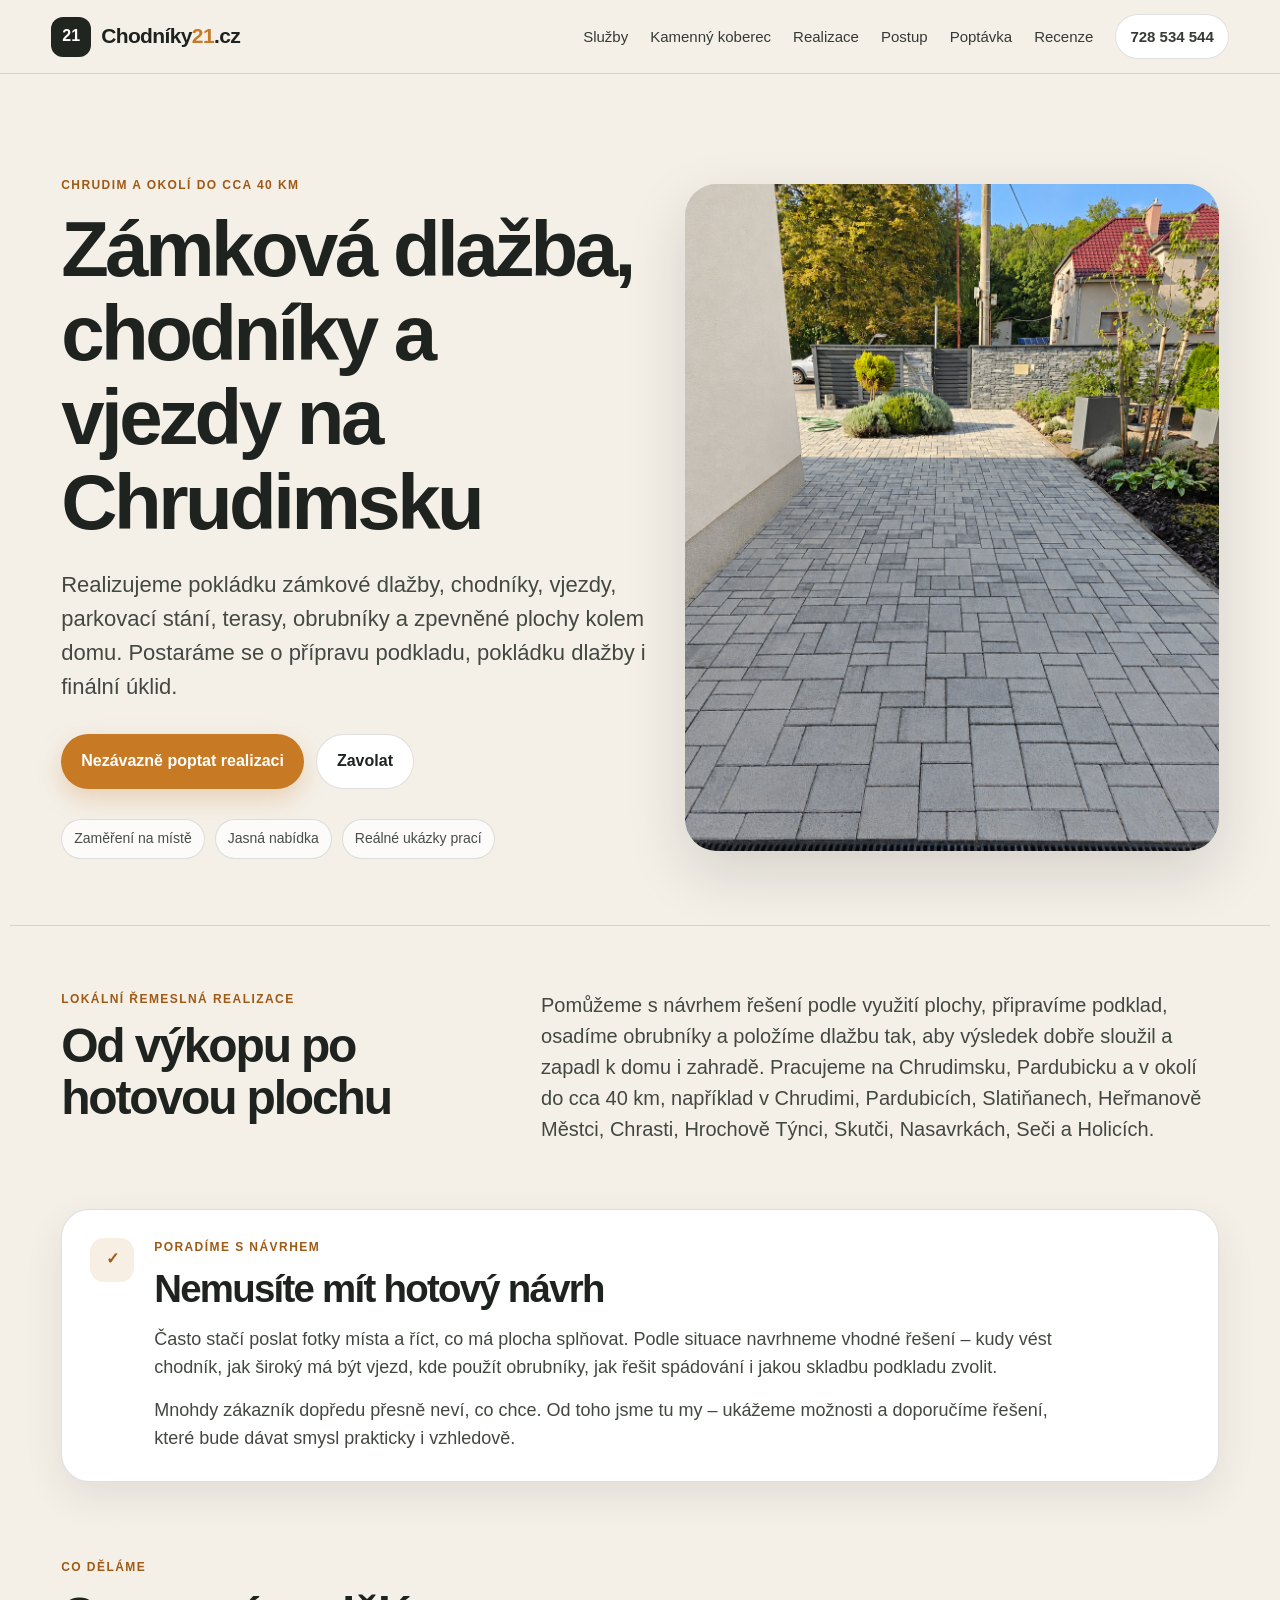
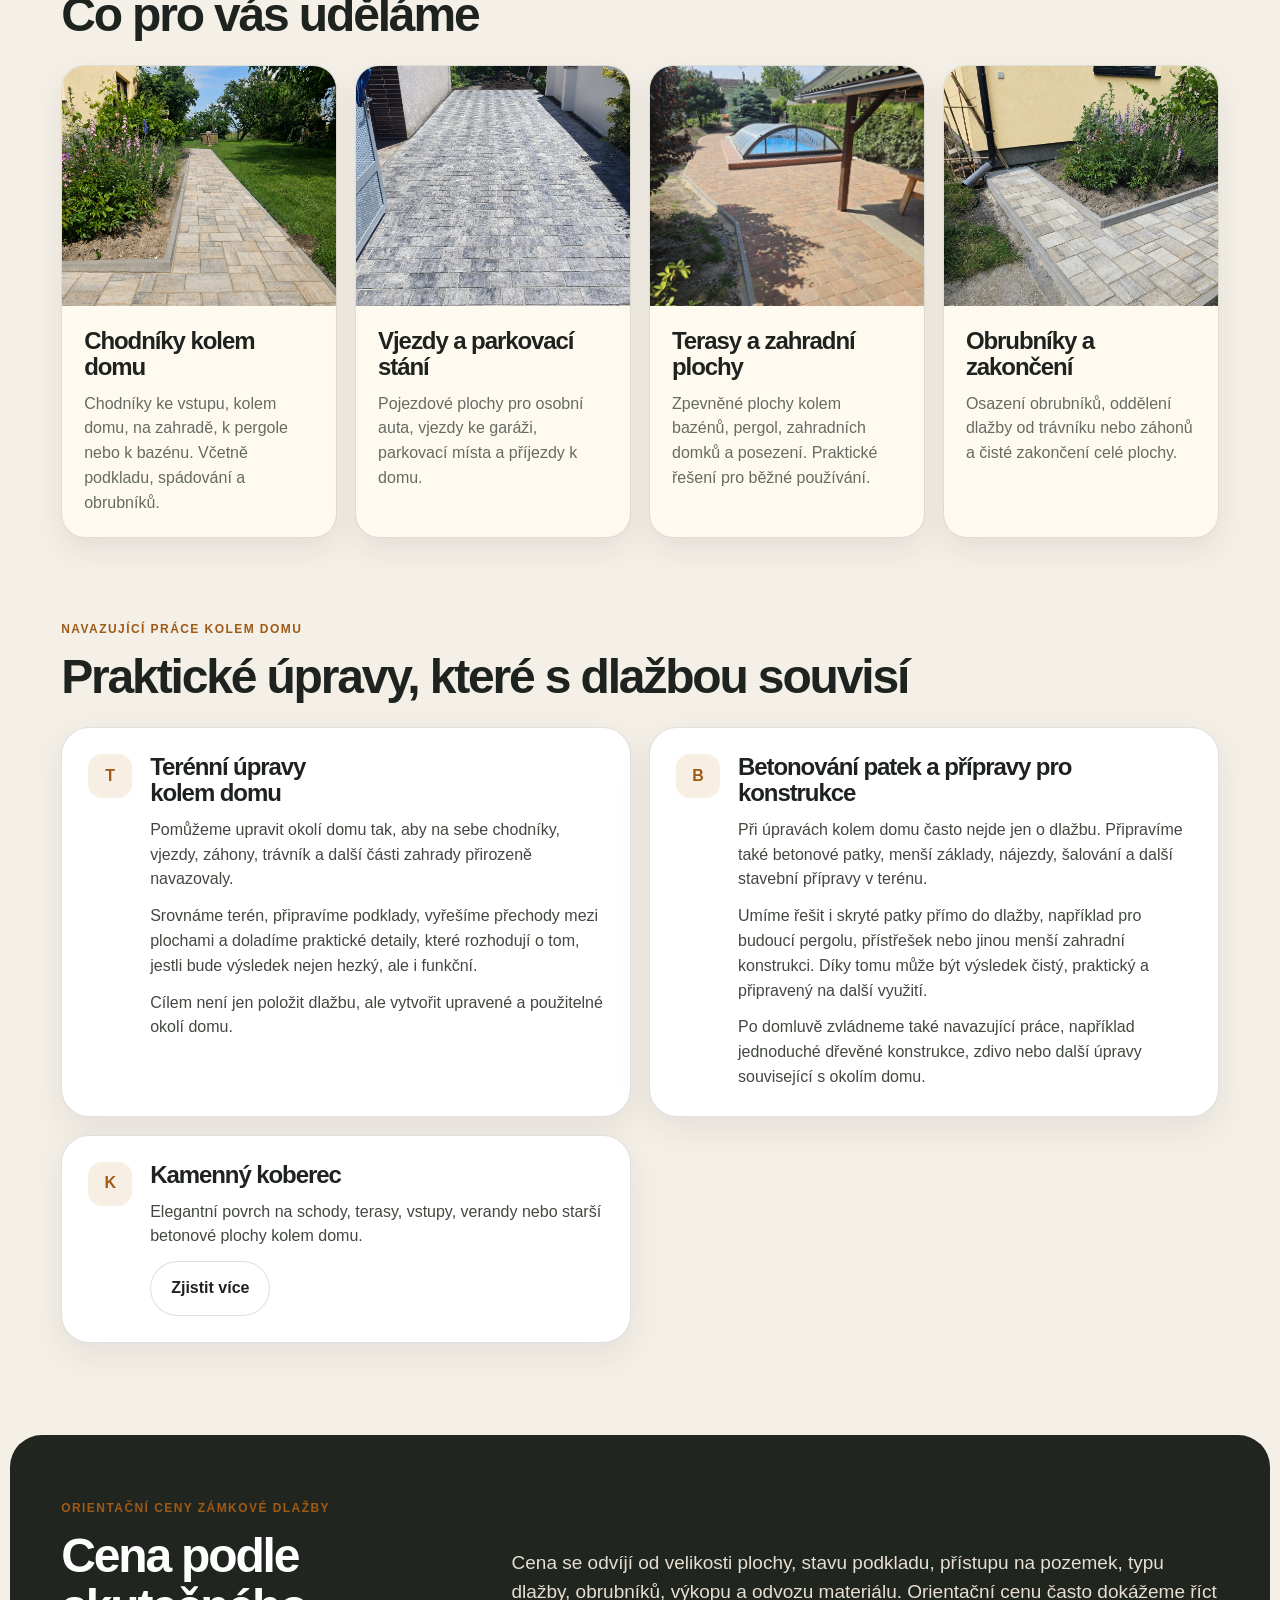
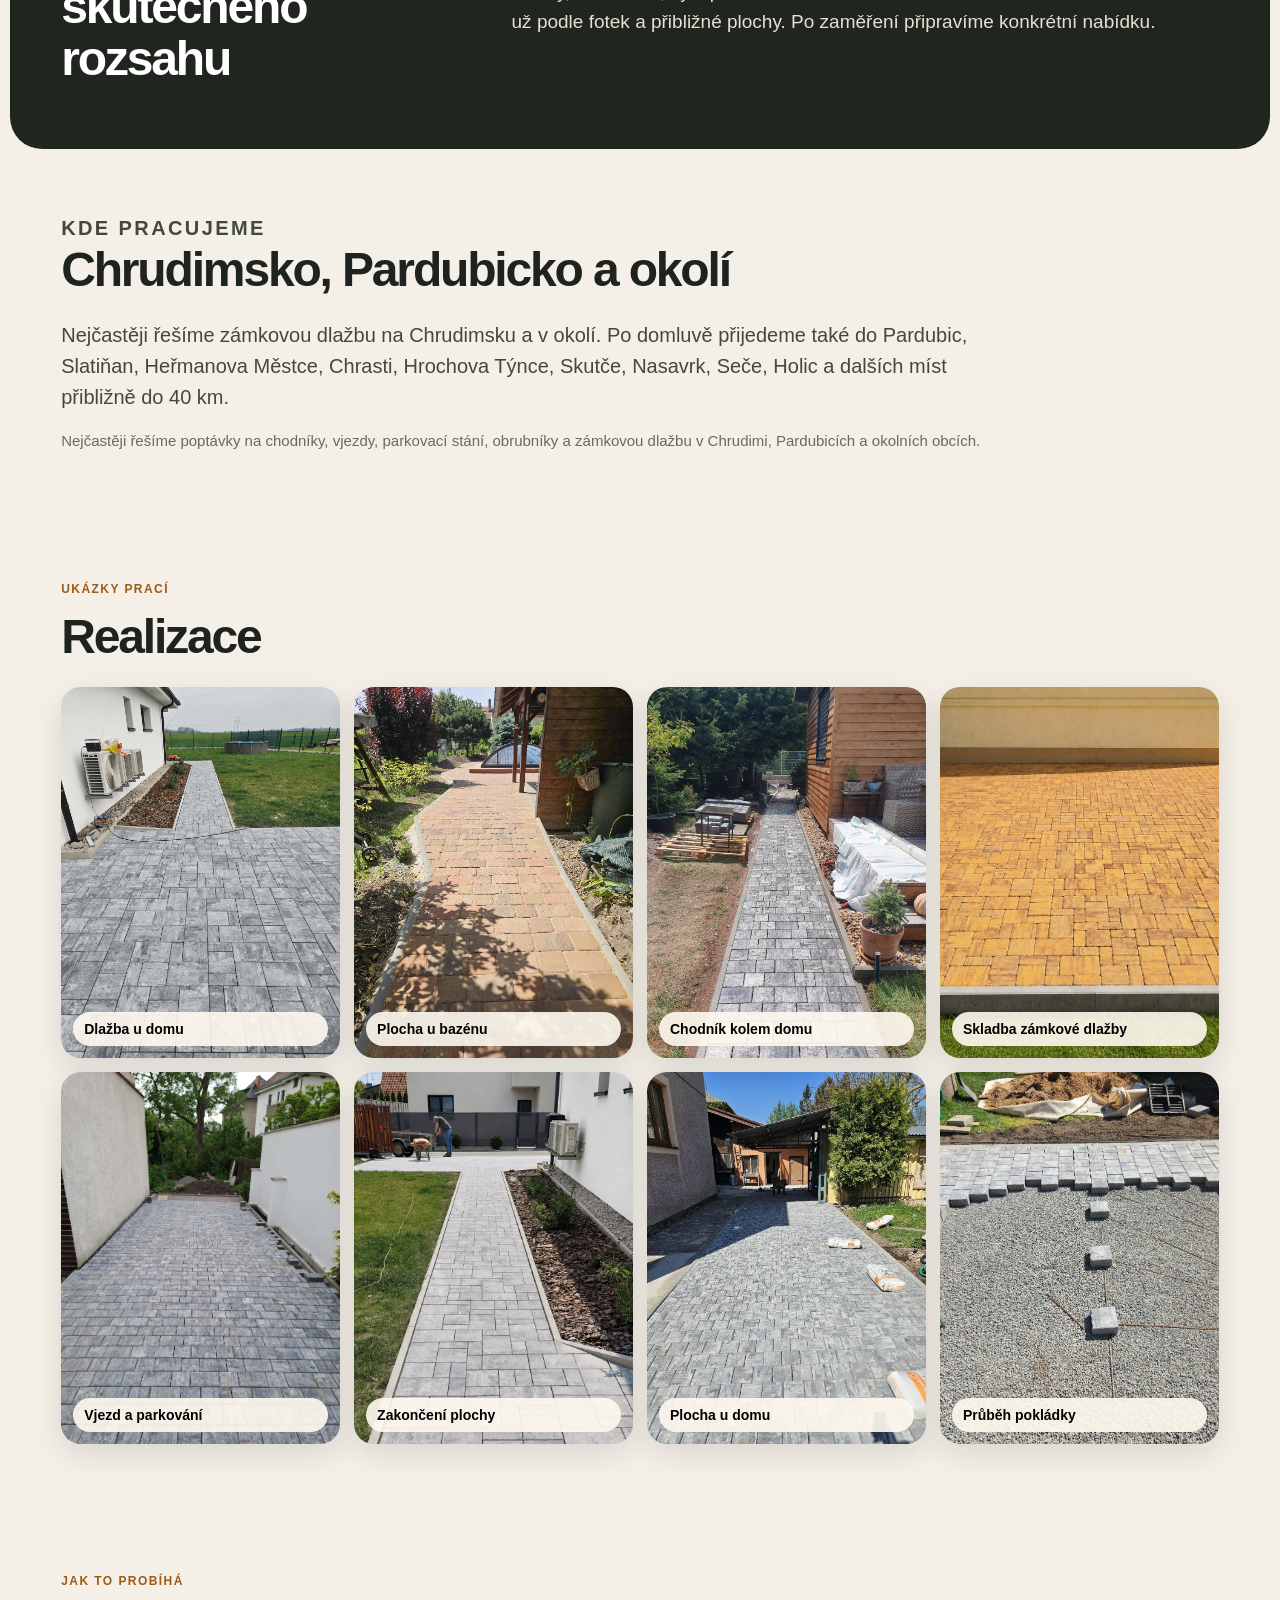
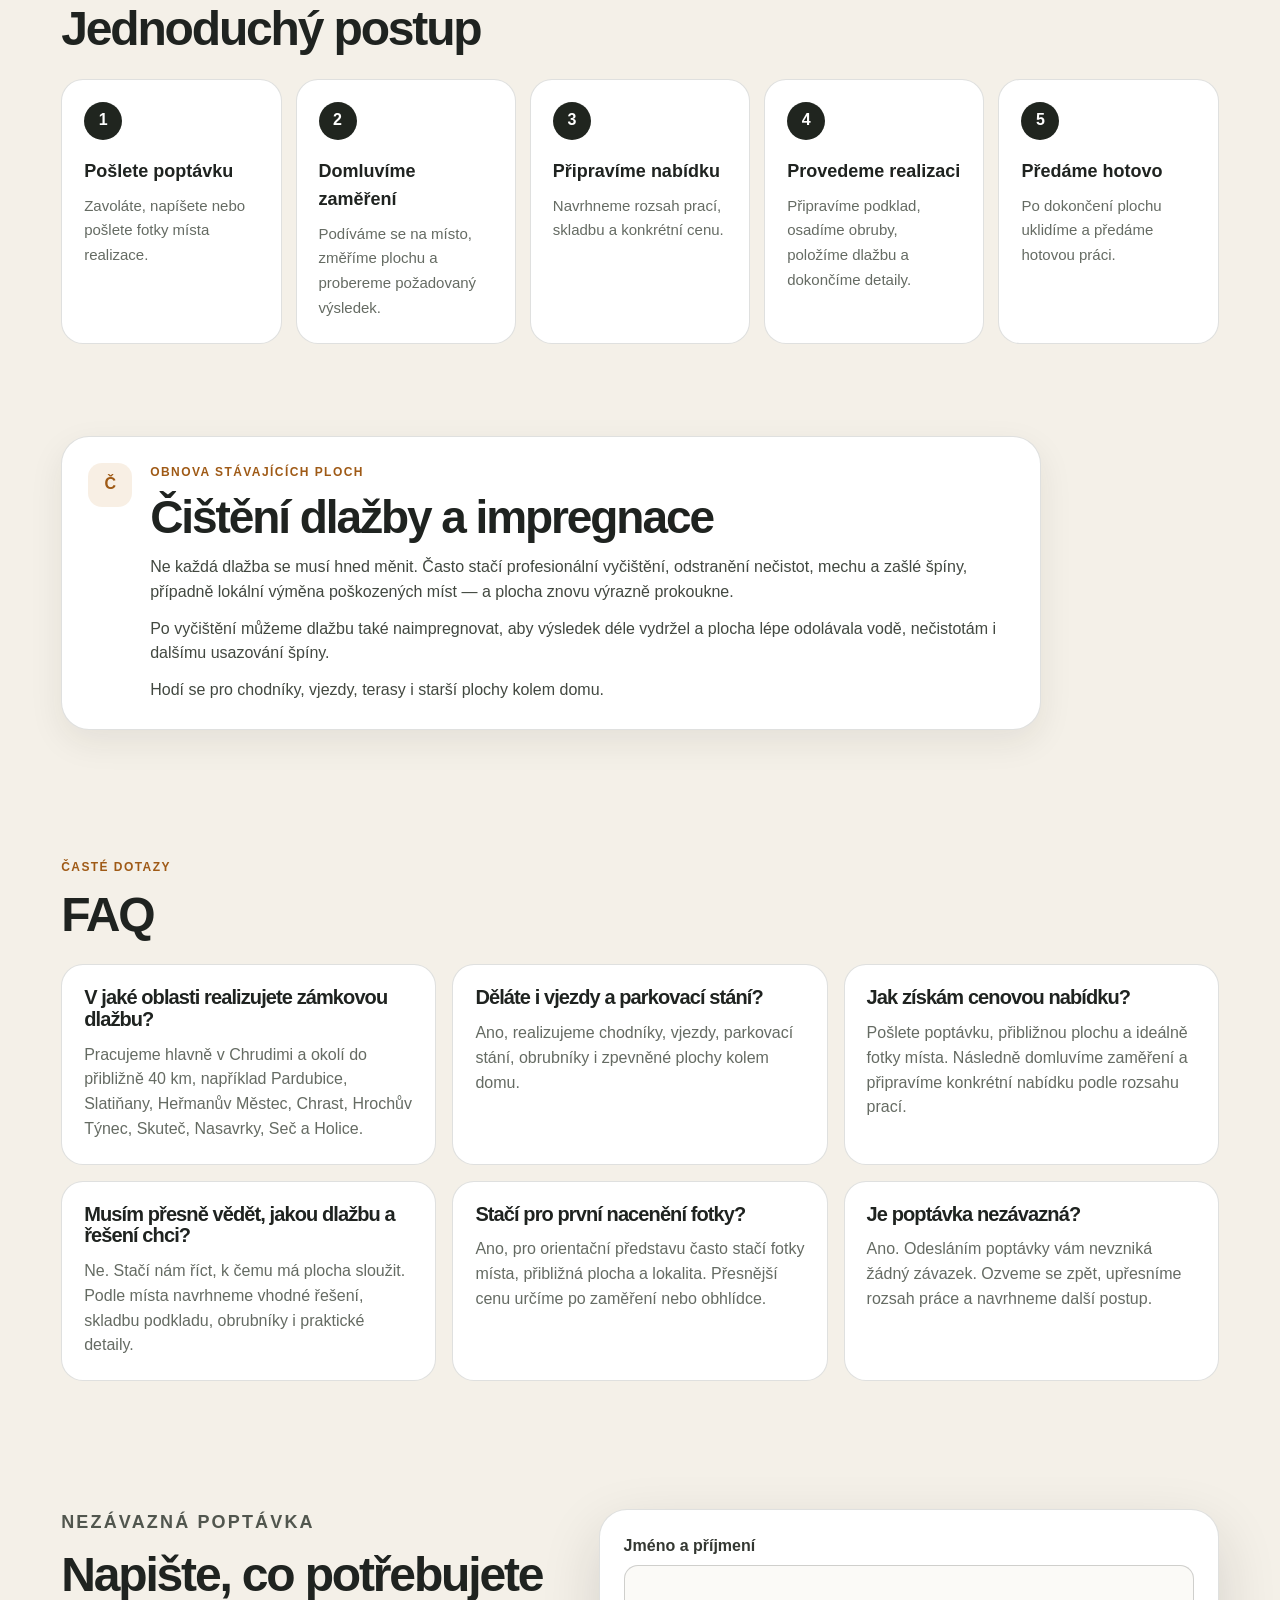
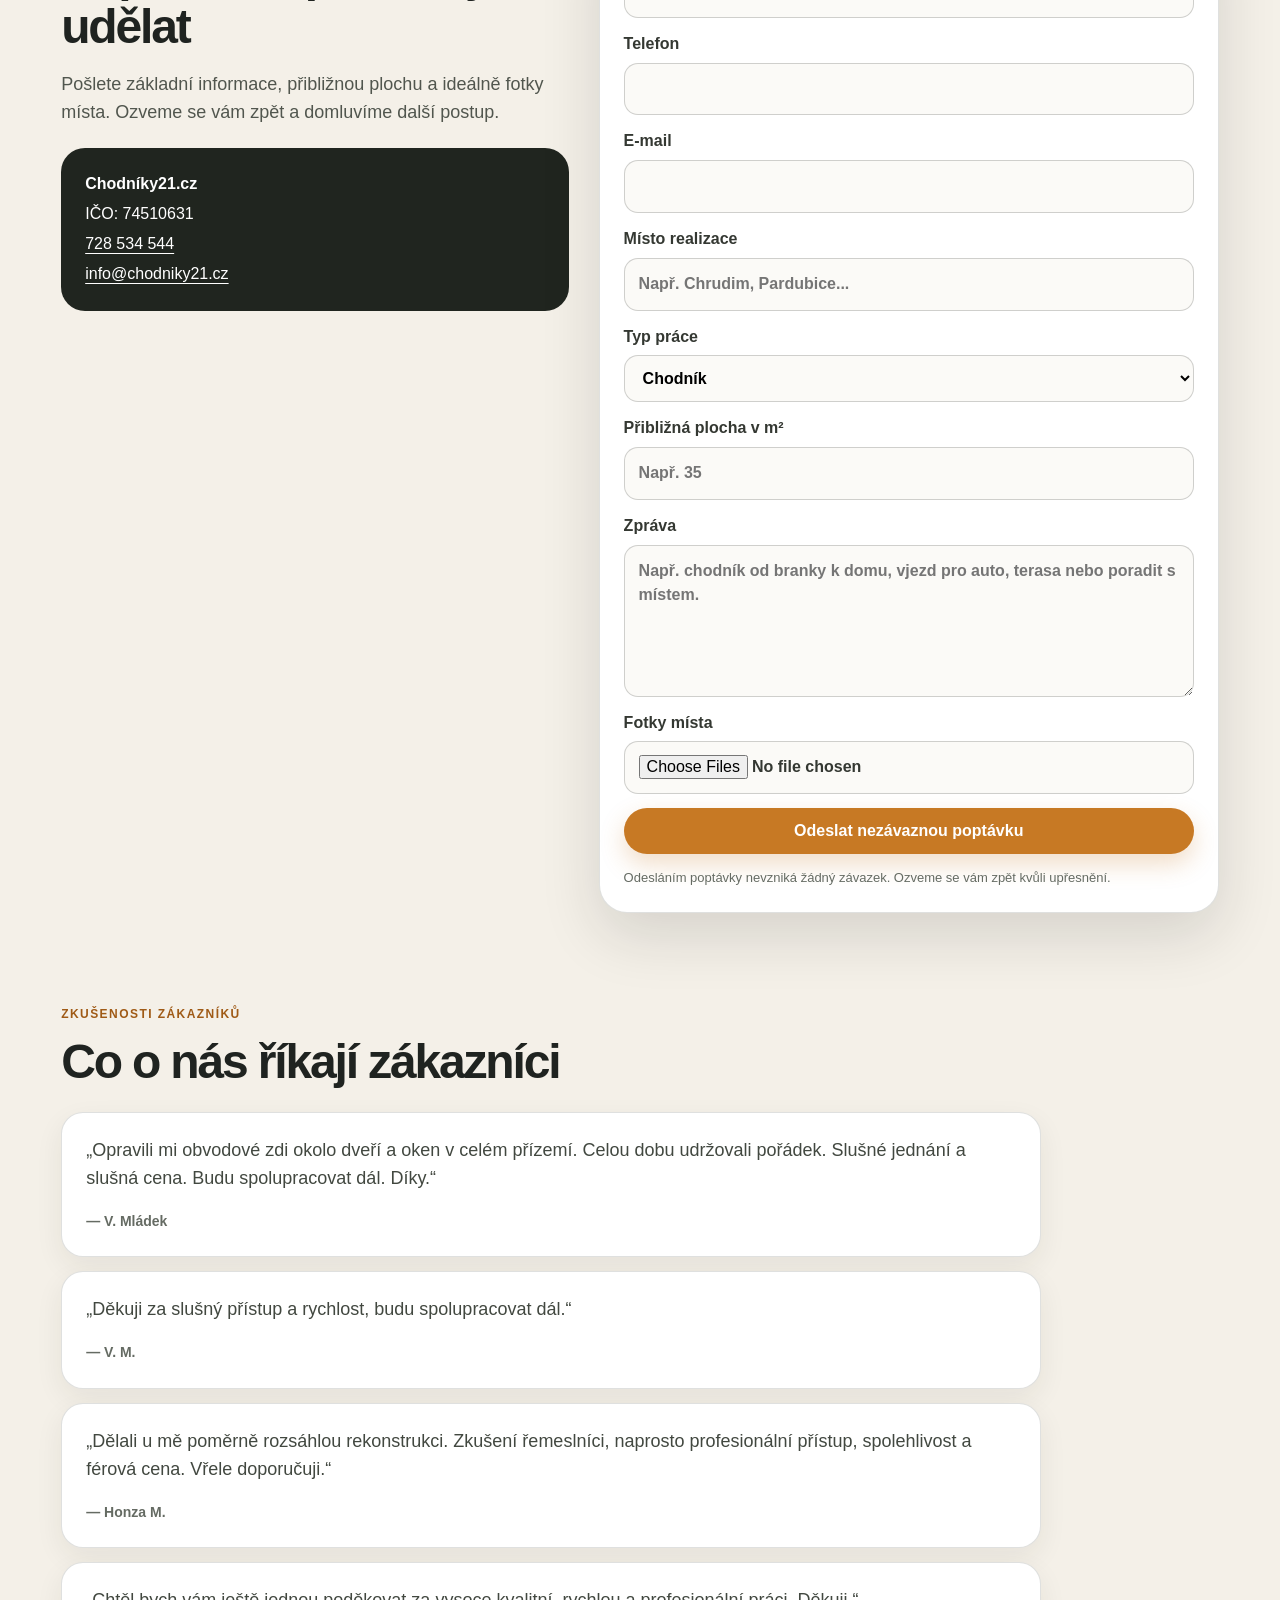
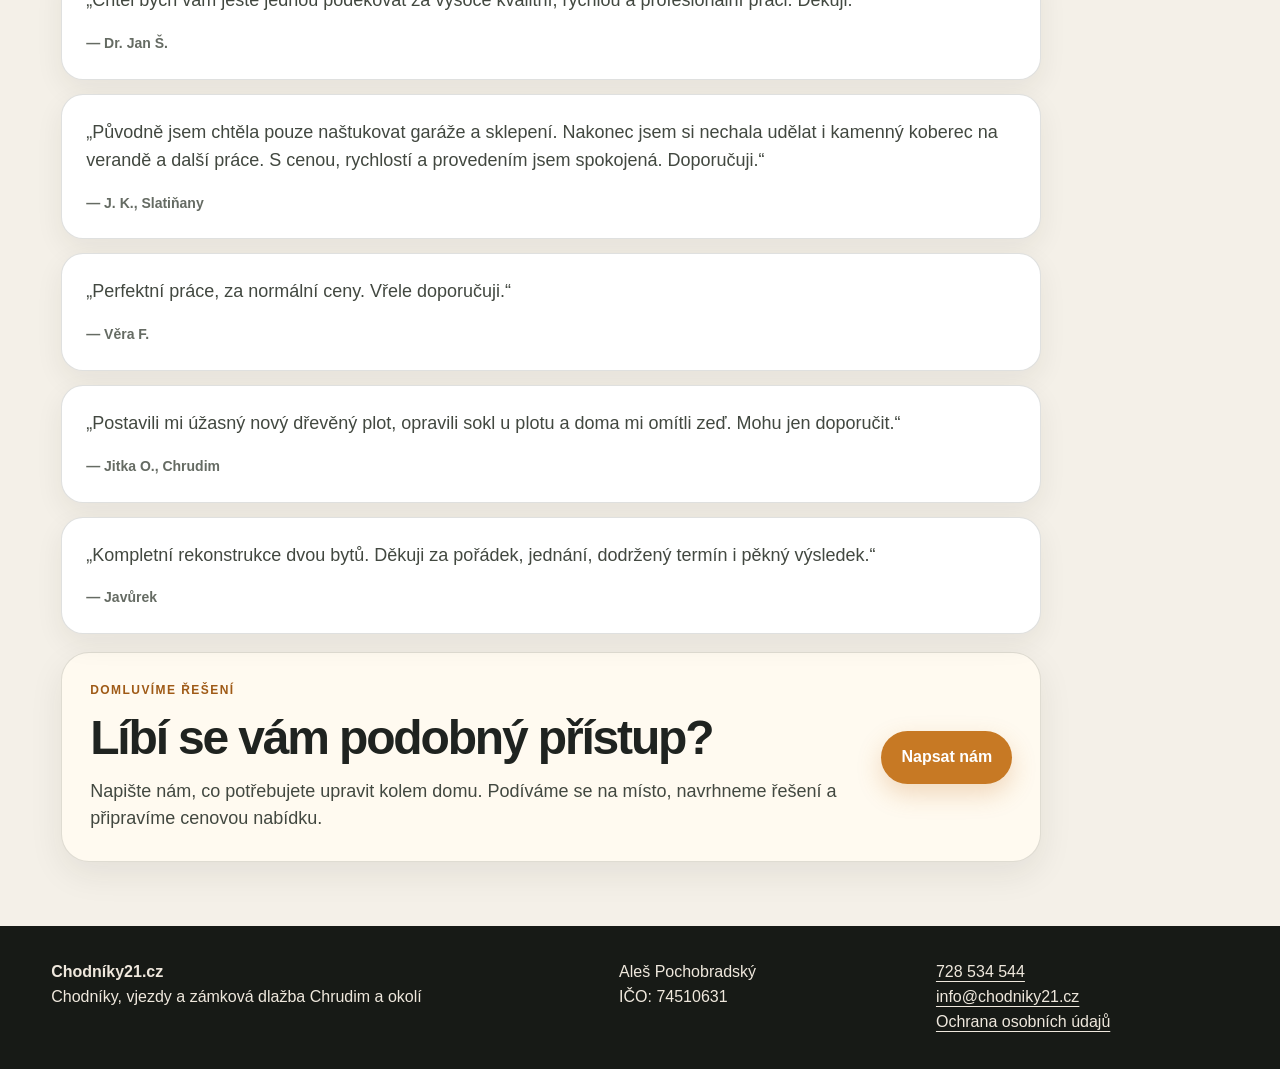
==== commit 28a03f32: "add stone carpet landing page" ====
--- a/index.html
+++ b/index.html
@@ -122,6 +122,7 @@
     </a>
     <nav class="nav" aria-label="Hlavní navigace">
       <a href="#sluzby">Služby</a>
+      <a href="/kamenny-koberec/">Kamenný koberec</a>
       <a href="#realizace">Realizace</a>
       <a href="#postup">Postup</a>
       <a href="#poptavka">Poptávka</a>
@@ -230,6 +231,14 @@
             <p>Při úpravách kolem domu často nejde jen o dlažbu. Připravíme také betonové patky, menší základy, nájezdy, šalování a další stavební přípravy v terénu.</p>
             <p>Umíme řešit i skryté patky přímo do dlažby, například pro budoucí pergolu, přístřešek nebo jinou menší zahradní konstrukci. Díky tomu může být výsledek čistý, praktický a připravený na další využití.</p>
             <p>Po domluvě zvládneme také navazující práce, například jednoduché dřevěné konstrukce, zdivo nebo další úpravy související s okolím domu.</p>
+          </div>
+        </article>
+        <article class="service-panel">
+          <span class="service-icon" aria-hidden="true">K</span>
+          <div>
+            <h3>Kamenný koberec</h3>
+            <p>Elegantní povrch na schody, terasy, vstupy, verandy nebo starší betonové plochy kolem domu.</p>
+            <p><a class="btn btn-secondary" href="/kamenny-koberec/">Zjistit více</a></p>
           </div>
         </article>
       </div>
--- a/assets/css/style.css
+++ b/assets/css/style.css
@@ -24,7 +24,8 @@
 .service-area p{font-size:20px;color:#424840;max-width:920px;margin:0}.service-area .local-phrases{font-size:15px;color:var(--muted);margin-top:16px}.faq-list{display:grid;grid-template-columns:repeat(3,1fr);gap:16px}.faq-list article{background:#fff;border:1px solid var(--line);border-radius:22px;padding:22px}.faq-list h3{font-size:20px}.faq-list p{color:var(--muted);margin:12px 0 0}
 .related-services{padding-top:18px}.service-panels{display:grid;grid-template-columns:repeat(2,1fr);gap:18px}.service-panel,.cleaning-card{display:grid;grid-template-columns:auto 1fr;gap:18px;align-items:start;background:#fff;border:1px solid var(--line);border-radius:28px;padding:26px;box-shadow:0 12px 34px rgba(40,37,30,.08)}.service-icon{display:grid;place-items:center;width:44px;height:44px;border-radius:14px;background:rgba(199,121,36,.12);color:var(--accent-dark);font-weight:800}.service-panel p,.cleaning-card p:not(.eyebrow){color:#424840;margin:12px 0 0}.cleaning-section{padding-top:28px}.cleaning-card{max-width:980px}.cleaning-card h2{font-size:clamp(30px,4vw,46px)}
 .reviews-section{padding-top:28px}.review-list{display:grid;grid-template-columns:1fr;gap:14px;max-width:980px}.review-card{background:#fff;border:1px solid var(--line);border-radius:22px;padding:24px;box-shadow:0 10px 28px rgba(40,37,30,.07)}.review-card p{font-size:18px;color:#424840;margin:0}.review-card span{display:block;margin-top:18px;color:var(--muted);font-size:14px;font-weight:800}.reviews-cta{display:flex;align-items:center;justify-content:space-between;gap:24px;background:var(--paper);border:1px solid var(--line);border-radius:28px;padding:28px;margin-top:18px;max-width:980px;box-shadow:0 12px 34px rgba(40,37,30,.08)}.reviews-cta p:not(.eyebrow){font-size:18px;color:#424840;max-width:760px;margin:14px 0 0}.reviews-cta .btn{flex:0 0 auto}
-.legal-page .advice-card{display:block;max-width:980px}.legal-page h1{font-size:clamp(38px,6vw,68px)}.legal-page h2{font-size:clamp(24px,3vw,34px);margin-top:34px}.legal-page p,.legal-page li{font-size:18px;color:#424840}.legal-page a{text-decoration:underline;text-underline-offset:4px}.legal-page ul{margin:14px 0 0;padding-left:22px}.mobile-cta{display:none}
-@media (max-width:980px){.nav{display:none}.hero,.intro,.dark-band,.contact-section{grid-template-columns:1fr}.hero-photo{min-height:360px}.cards{grid-template-columns:repeat(2,1fr)}.gallery{grid-template-columns:repeat(2,1fr)}.steps ol{grid-template-columns:repeat(2,1fr)}.faq-list{grid-template-columns:1fr}.footer{grid-template-columns:1fr}}
+.legal-page .advice-card{display:block;max-width:980px}.legal-page h1{font-size:clamp(38px,6vw,68px)}.legal-page h2{font-size:clamp(24px,3vw,34px);margin-top:34px}.legal-page p,.legal-page li{font-size:18px;color:#424840}.legal-page a{text-decoration:underline;text-underline-offset:4px}.legal-page ul{margin:14px 0 0;padding-left:22px}.stone-hero-visual{position:relative;display:grid;align-content:end;min-height:520px;border-radius:32px;overflow:hidden;box-shadow:var(--shadow);background:#ded1bd;padding:28px}.stone-hero-visual:before{content:"";position:absolute;inset:0;background:radial-gradient(circle at 18% 22%,rgba(255,250,240,.9) 0 6px,transparent 7px),radial-gradient(circle at 64% 28%,rgba(99,86,68,.58) 0 9px,transparent 10px),radial-gradient(circle at 32% 72%,rgba(181,130,73,.55) 0 12px,transparent 13px),radial-gradient(circle at 76% 78%,rgba(244,240,232,.82) 0 8px,transparent 9px),linear-gradient(135deg,#f0e8d8,#c9b08b 52%,#7f735f);background-size:74px 74px,96px 96px,118px 118px,86px 86px,100% 100%;filter:saturate(.95)}.stone-hero-visual:after{content:"";position:absolute;inset:0;background:linear-gradient(180deg,rgba(32,37,31,.04),rgba(32,37,31,.48))}.stone-texture{position:absolute;inset:22px;border:1px solid rgba(255,250,240,.38);border-radius:24px}.stone-visual-copy{position:relative;z-index:1;background:rgba(255,250,240,.9);border:1px solid rgba(31,35,32,.12);border-radius:24px;padding:22px;max-width:430px}.stone-visual-copy span{display:block;text-transform:uppercase;letter-spacing:.12em;font-size:12px;font-weight:800;color:var(--accent-dark);margin-bottom:8px}.stone-visual-copy strong{display:block;font-size:24px;line-height:1.12}.stone-visual-copy p{margin:12px 0 0;color:#424840}.stone-samples{display:grid;grid-template-columns:repeat(4,minmax(0,1fr));gap:12px;max-width:620px;margin:20px 0 4px}.stone-sample{min-height:82px;border-radius:18px;border:1px solid rgba(31,35,32,.14);box-shadow:inset 0 0 0 1px rgba(255,250,240,.45);background-size:46px 46px,58px 58px,100% 100%}.stone-sample-light{background-image:radial-gradient(circle at 18% 22%,#fff8e8 0 5px,transparent 6px),radial-gradient(circle at 64% 72%,#cdbd9d 0 7px,transparent 8px),linear-gradient(135deg,#efe5ce,#c8b58f)}.stone-sample-warm{background-image:radial-gradient(circle at 22% 30%,#d99a55 0 6px,transparent 7px),radial-gradient(circle at 70% 68%,#8f6844 0 8px,transparent 9px),linear-gradient(135deg,#e9c083,#b57a3c)}.stone-sample-grey{background-image:radial-gradient(circle at 25% 28%,#e0ded8 0 5px,transparent 6px),radial-gradient(circle at 70% 70%,#787c78 0 8px,transparent 9px),linear-gradient(135deg,#c9cbc5,#8b8d87)}.stone-sample-dark{background-image:radial-gradient(circle at 22% 28%,#a68d6b 0 5px,transparent 6px),radial-gradient(circle at 72% 68%,#3e3930 0 8px,transparent 9px),linear-gradient(135deg,#76664f,#2f2d28)}.mobile-cta{display:none}
+@media (max-width:980px){.nav{display:none}.hero,.intro,.dark-band,.contact-section{grid-template-columns:1fr}.hero-photo,.stone-hero-visual{min-height:360px}.cards{grid-template-columns:repeat(2,1fr)}.gallery{grid-template-columns:repeat(2,1fr)}.steps ol{grid-template-columns:repeat(2,1fr)}.faq-list{grid-template-columns:1fr}.footer{grid-template-columns:1fr}}
 @media (max-width:980px){.mobile-cta{position:fixed;left:0;right:0;bottom:0;z-index:30;display:flex;justify-content:center;padding:10px 14px calc(10px + env(safe-area-inset-bottom));background:rgba(244,240,232,.9);backdrop-filter:blur(16px);border-top:1px solid var(--line);transform:translateY(110%);opacity:0;pointer-events:none;transition:transform .22s ease,opacity .22s ease}.mobile-cta.is-visible{transform:translateY(0);opacity:1;pointer-events:auto}.mobile-cta .btn{width:min(100%,420px);padding:13px 18px;box-shadow:0 10px 24px rgba(30,30,25,.16)}body.has-mobile-cta{padding-bottom:82px}}
-@media (max-width:620px){.site-header{padding:8px 14px}.brand{font-size:17px;gap:8px}.brand-mark{width:34px;height:34px;border-radius:10px;font-size:14px}.hero{padding-top:34px}.hero-photo{min-height:300px;border-radius:24px}h1{font-size:36px}.advice-section{padding-bottom:24px}.services-section{padding-top:34px}.advice-card,.service-panel,.cleaning-card{grid-template-columns:1fr;padding:22px}.reviews-cta{display:grid;padding:22px}.reviews-cta .btn{width:100%}.cards,.gallery,.steps ol,.service-panels,.review-list{grid-template-columns:1fr}.card img{height:260px}.gallery-item{min-height:320px}.section{padding:46px 16px}.hero-actions .btn{width:100%}.dark-band{border-radius:24px}.footer{font-size:14px}}
+@media (max-width:620px){.site-header{padding:8px 14px}.brand{font-size:17px;gap:8px}.brand-mark{width:34px;height:34px;border-radius:10px;font-size:14px}.hero{padding-top:34px}.hero-photo{min-height:300px;border-radius:24px}.stone-samples{grid-template-columns:repeat(2,1fr)}h1{font-size:36px}.advice-section{padding-bottom:24px}.services-section{padding-top:34px}.advice-card,.service-panel,.cleaning-card{grid-template-columns:1fr;padding:22px}.reviews-cta{display:grid;padding:22px}.reviews-cta .btn{width:100%}.cards,.gallery,.steps ol,.service-panels,.review-list{grid-template-columns:1fr}.card img{height:260px}.gallery-item{min-height:320px}.section{padding:46px 16px}.hero-actions .btn{width:100%}.dark-band{border-radius:24px}.footer{font-size:14px}}
+.stone-hero-photo{background:#c9b08b}.stone-hero-photo:before{z-index:1;background:linear-gradient(180deg,rgba(244,240,232,.02),rgba(32,37,31,.12))}.stone-hero-photo:after{z-index:1;background:linear-gradient(90deg,rgba(244,240,232,.06),rgba(32,37,31,.08))}.stone-hero-img{position:absolute;inset:0;width:100%;height:100%;object-fit:cover;filter:saturate(1.06) brightness(1.04)}.stone-hero-photo .stone-texture{z-index:2;border-color:rgba(255,250,240,.28)}.stone-hero-photo .stone-visual-copy{z-index:3}.stone-sample-card{margin:0;background:#fff;border:1px solid var(--line);border-radius:20px;overflow:hidden;box-shadow:0 10px 26px rgba(40,37,30,.08)}.stone-sample-card img{width:100%;height:190px;object-fit:cover}.stone-sample-card figcaption{padding:12px 14px;color:#424840;font-size:14px;font-weight:800}@media (max-width:620px){.stone-samples{grid-template-columns:1fr}.stone-sample-card img{height:210px}}
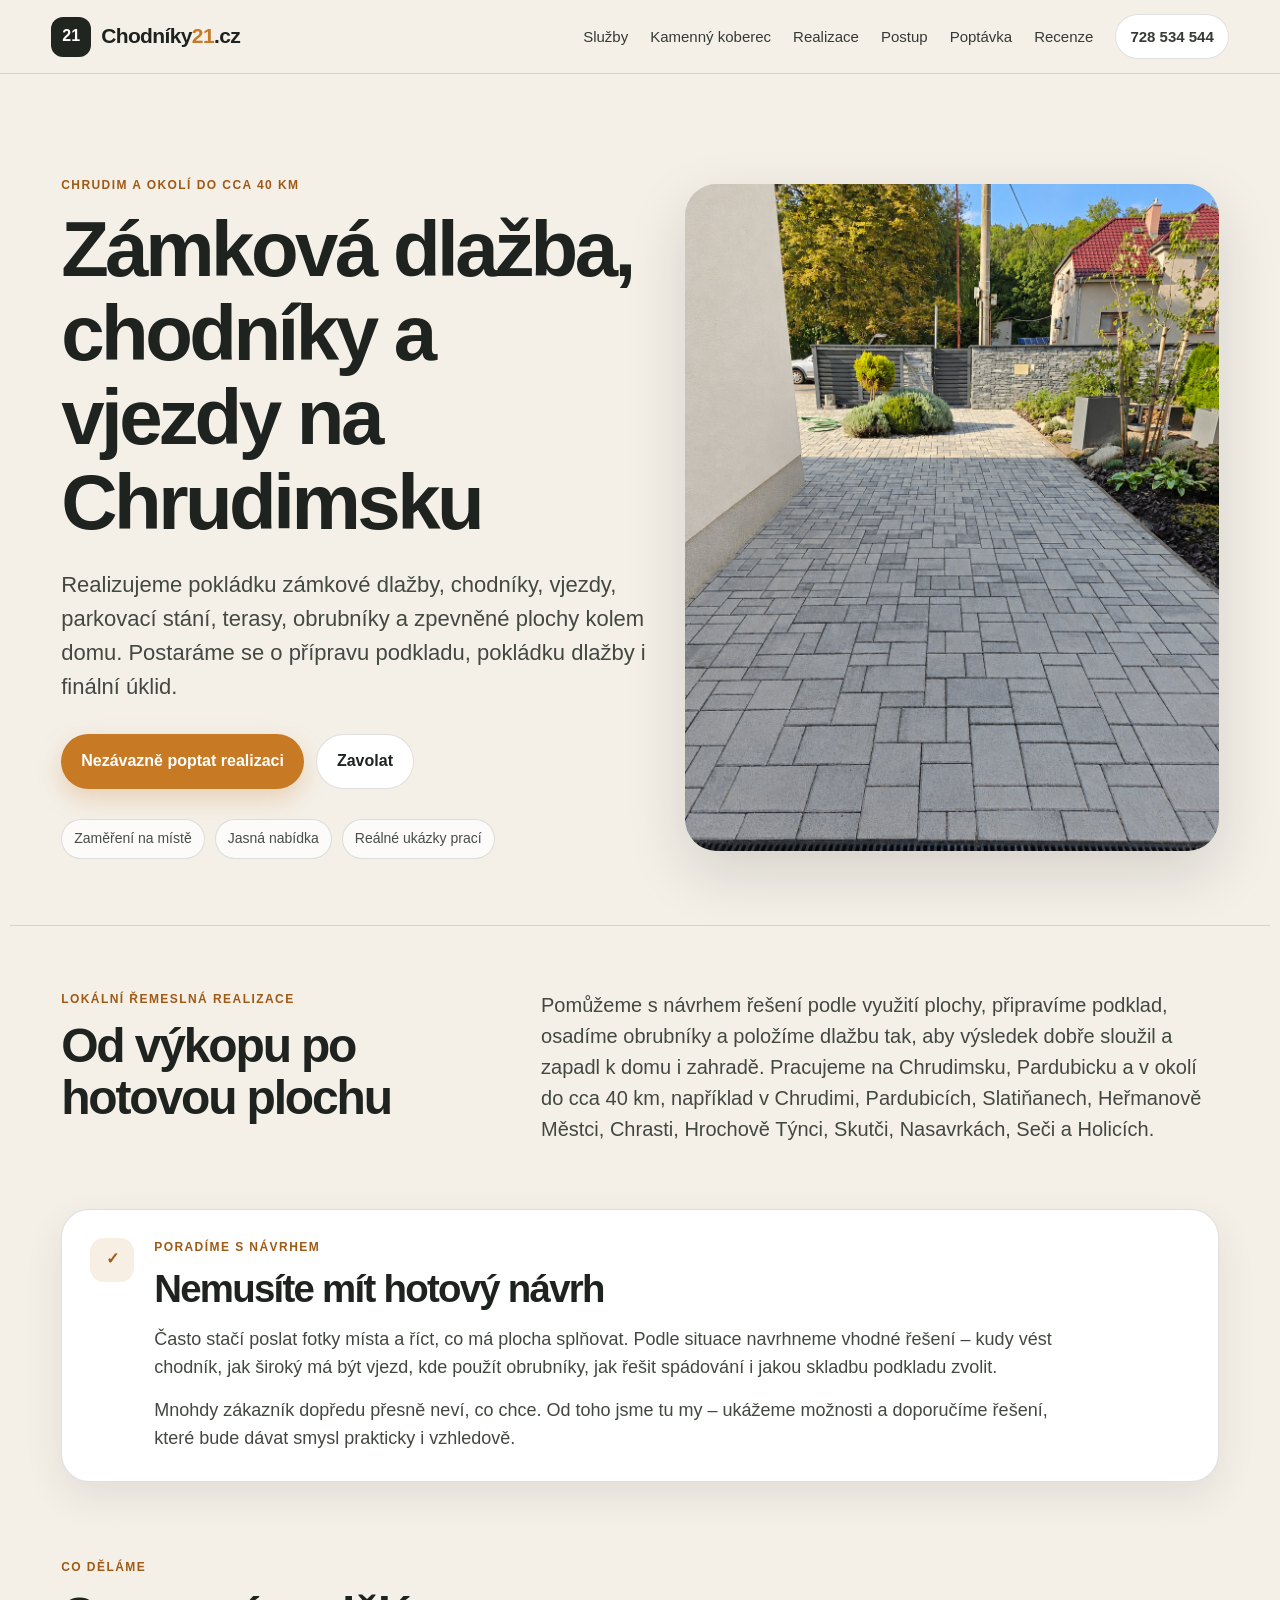
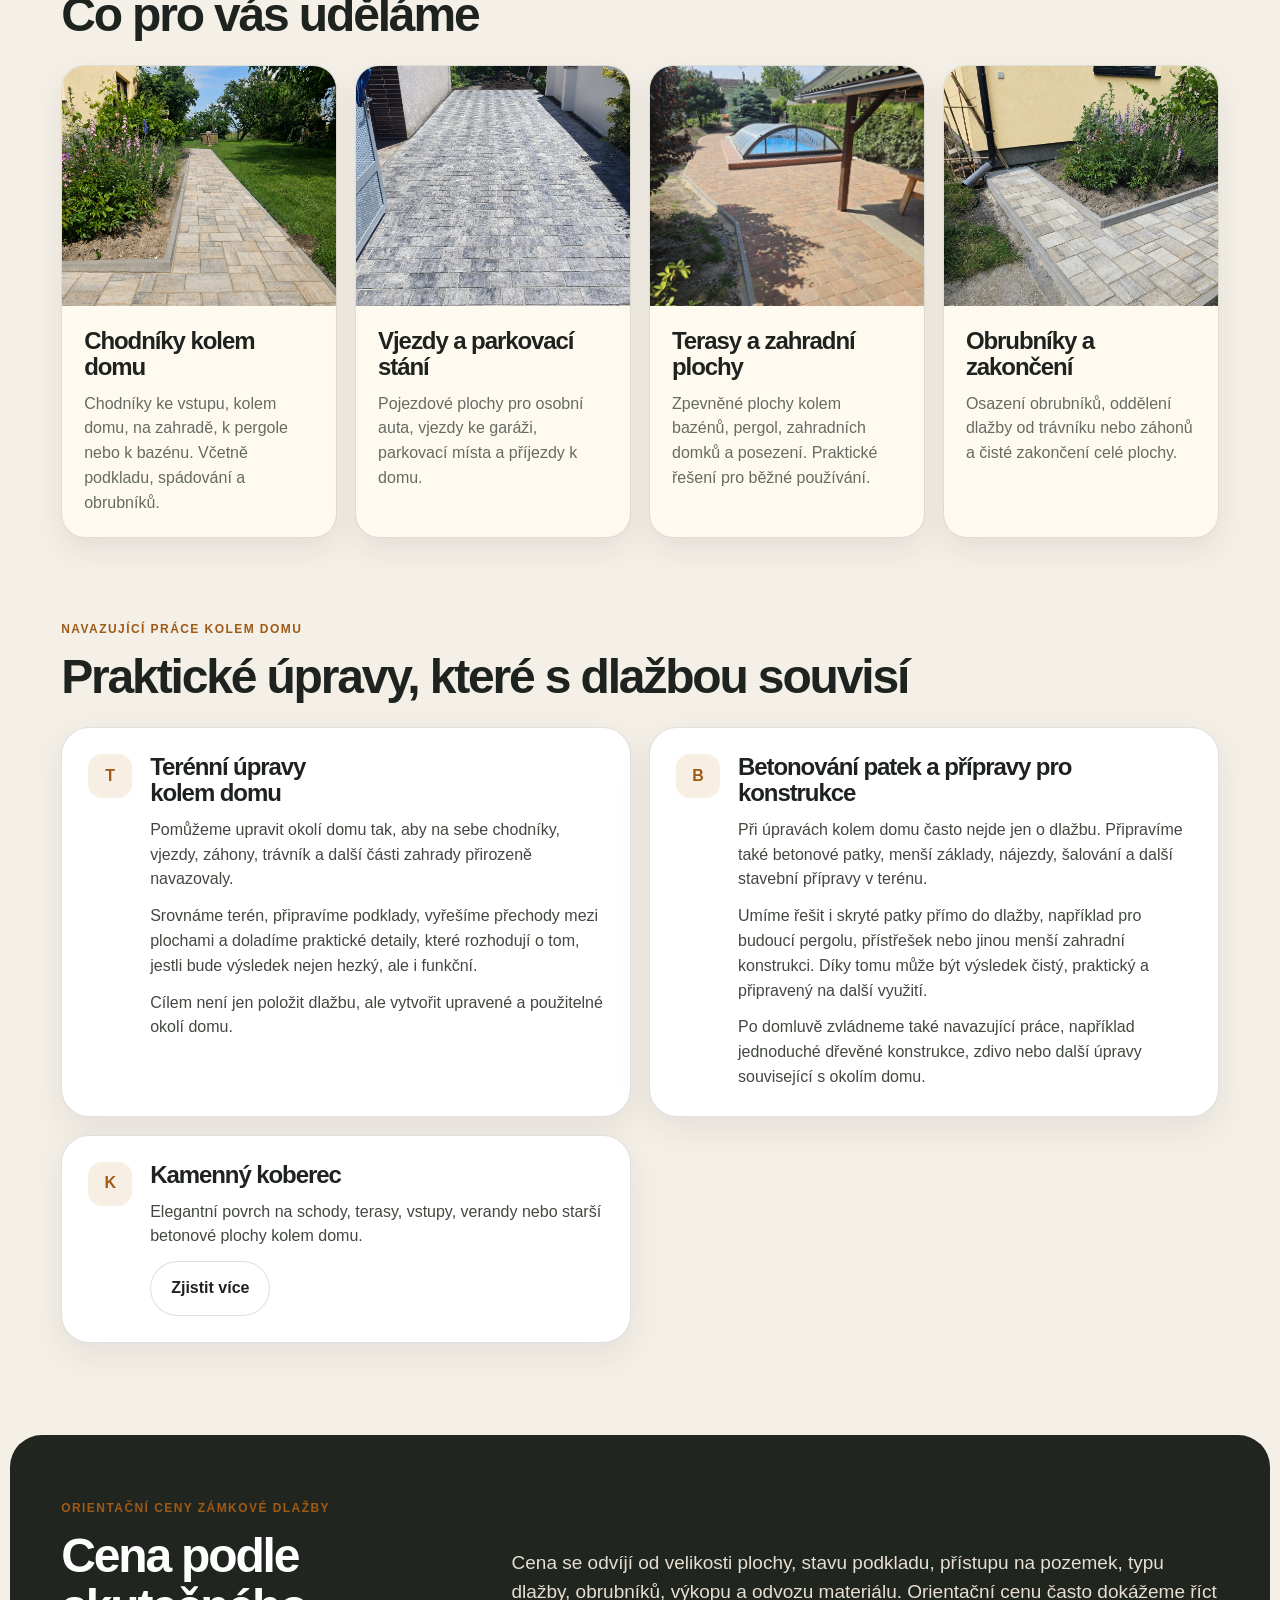
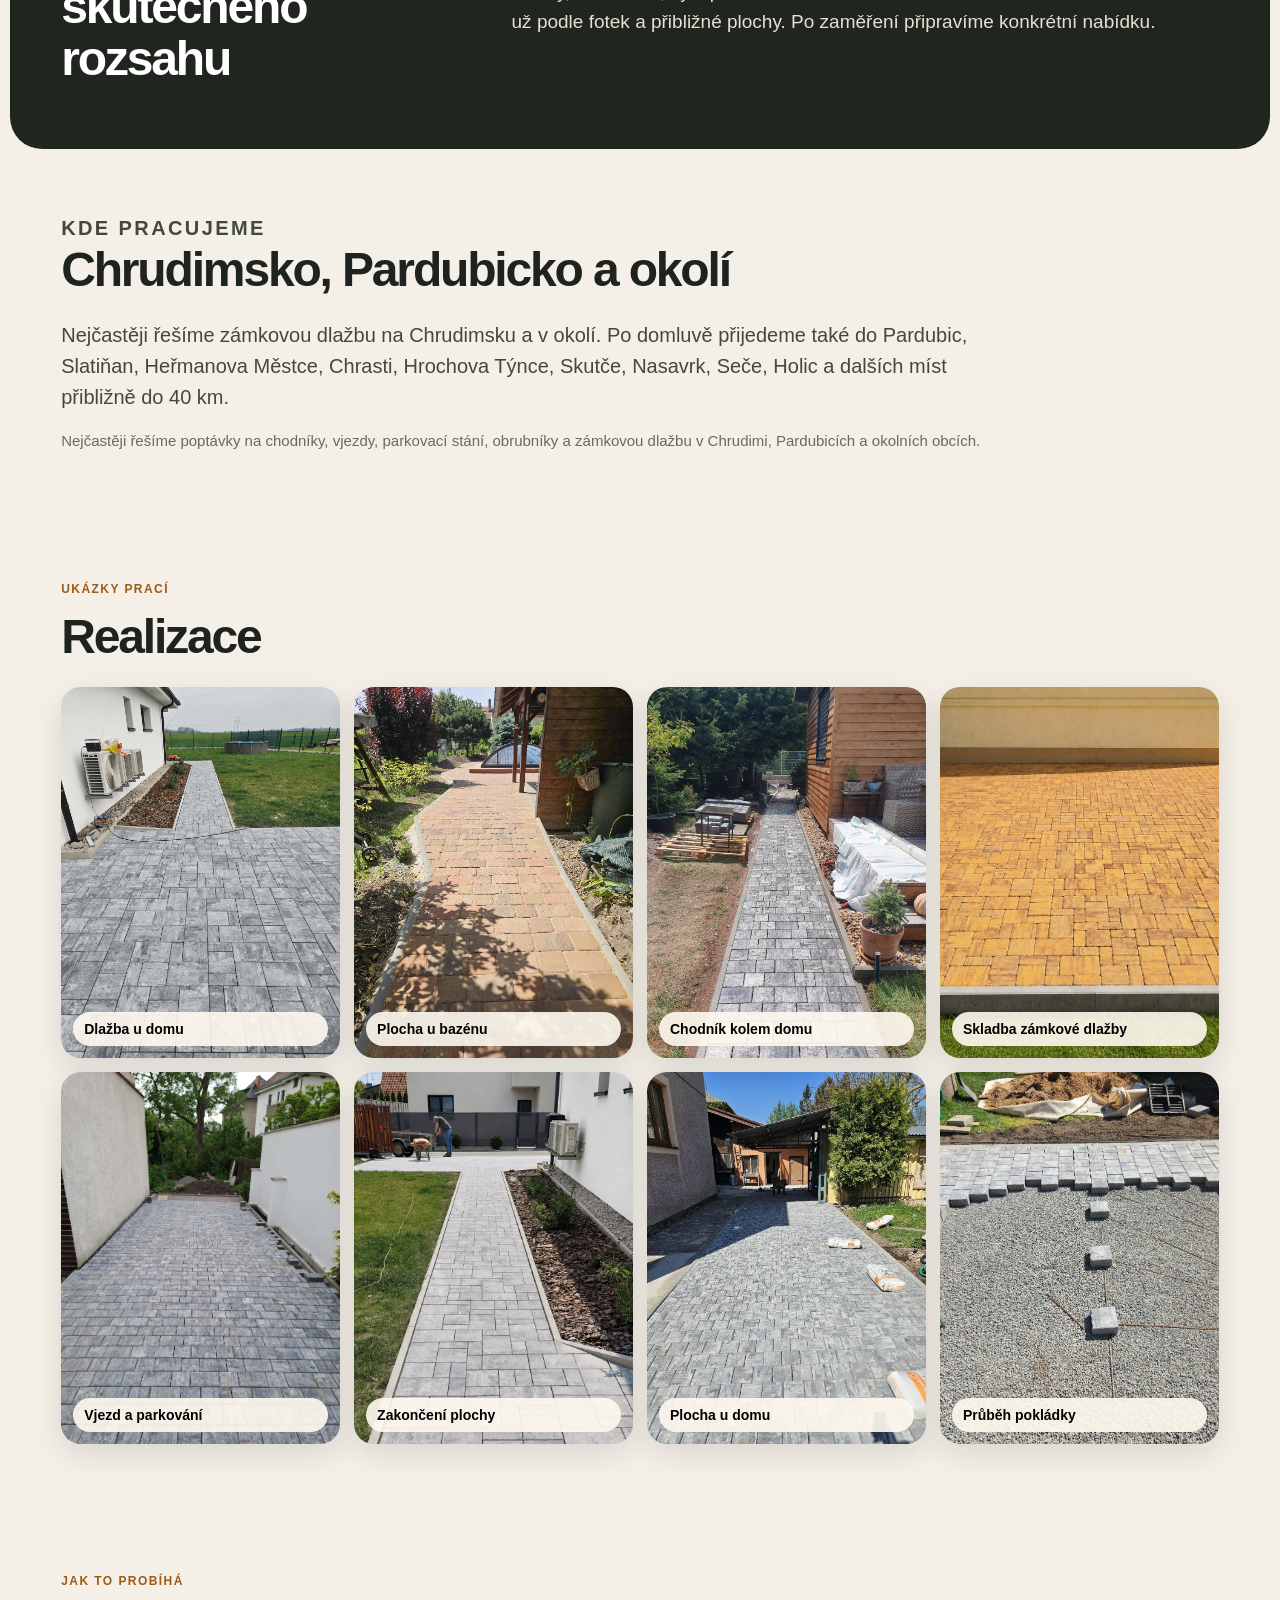
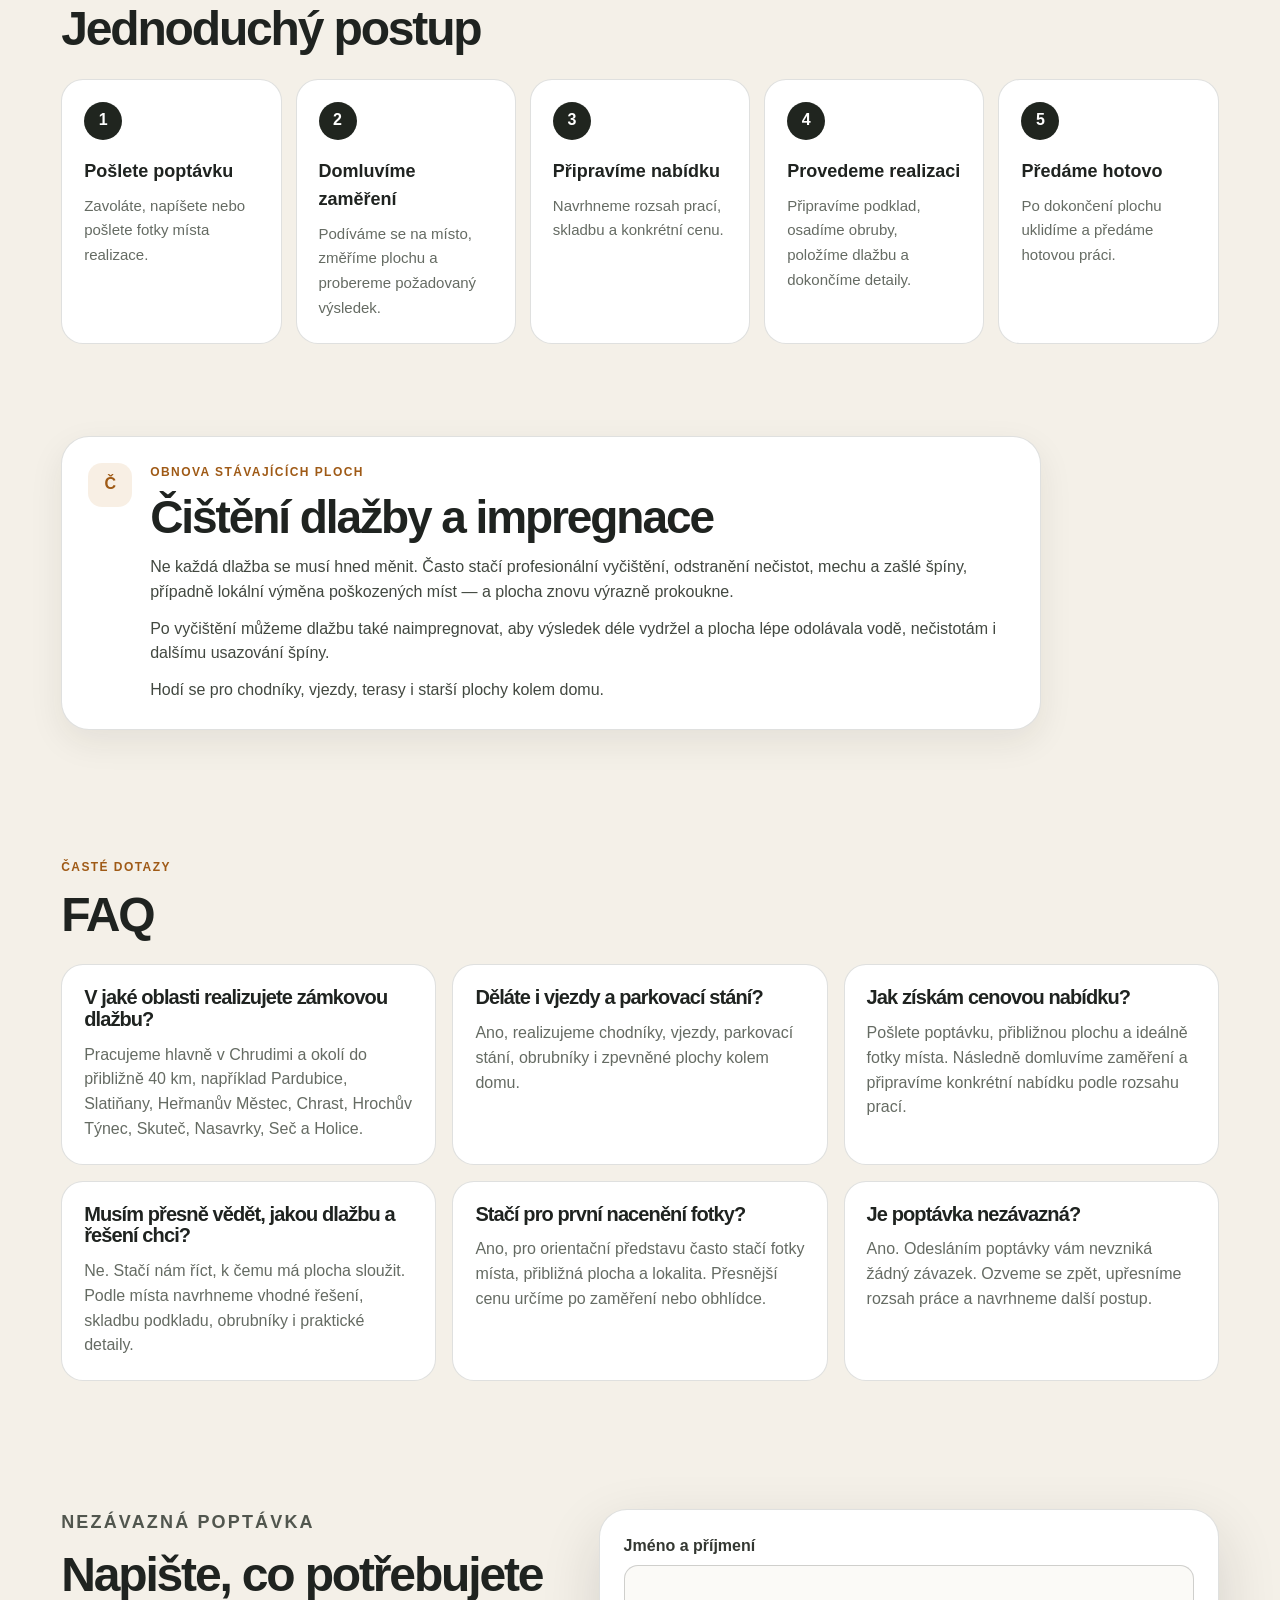
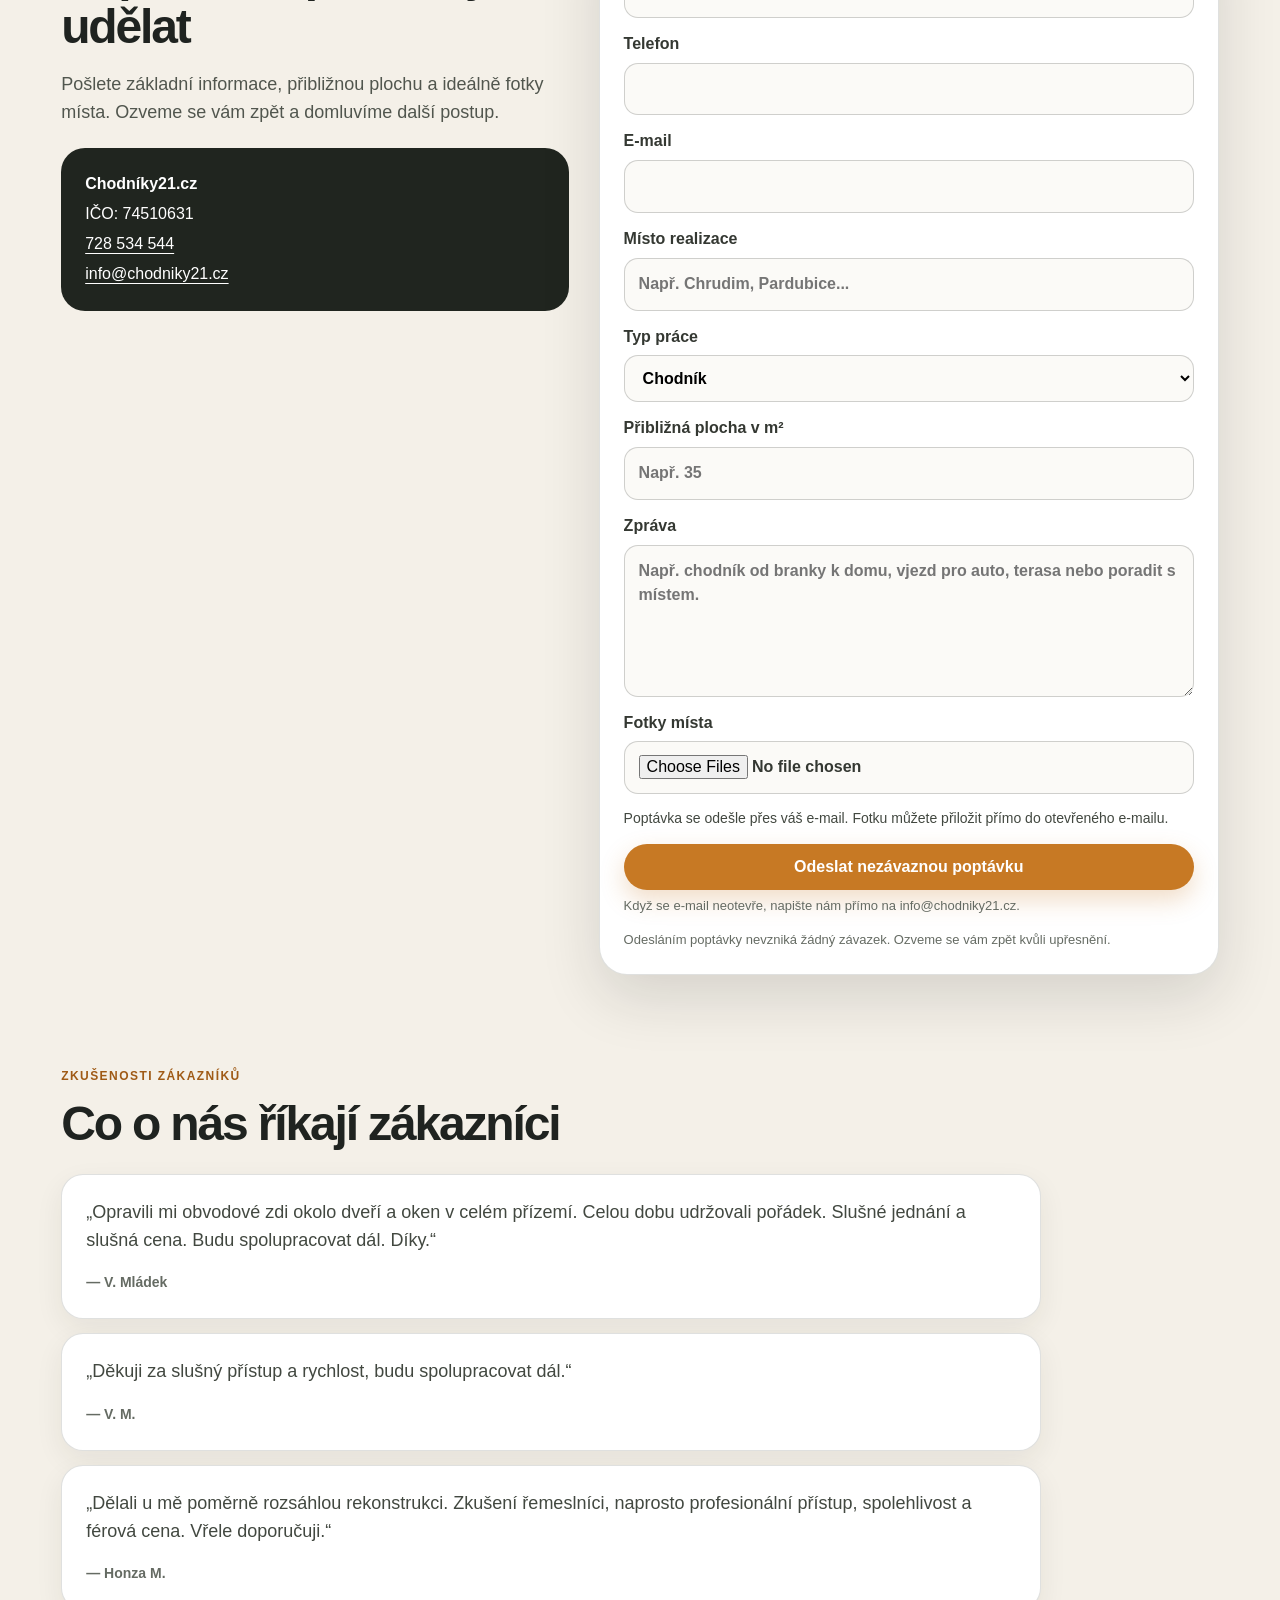
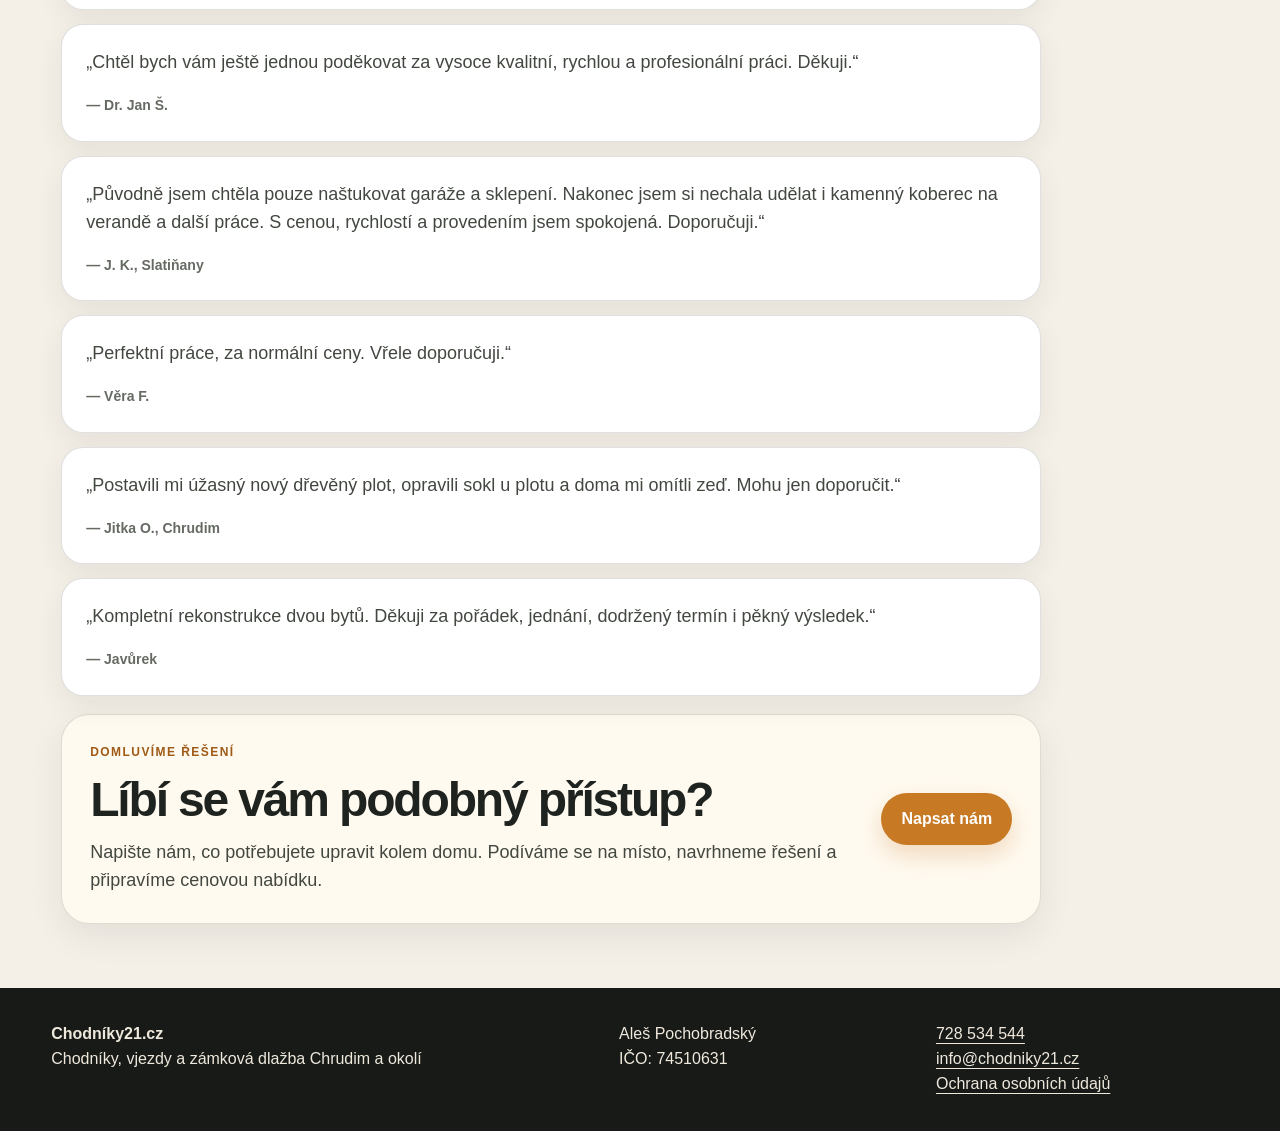
==== commit 59286a0f: "Hotfix formulářů mimo FormSubmit" ====
--- a/index.html
+++ b/index.html
@@ -350,7 +350,7 @@
           <a href="mailto:info@chodniky21.cz">info@chodniky21.cz</a>
         </div>
       </div>
-      <form class="form" name="poptavka" action="https://formsubmit.co/info@chodniky21.cz" method="POST" enctype="multipart/form-data" target="_blank" rel="noopener">
+      <form class="form" name="poptavka" method="POST" enctype="multipart/form-data" data-mailto-form>
         <input type="hidden" name="_subject" value="Nová poptávka z Chodníky21.cz">
         <input type="hidden" name="_template" value="table">
         <input type="hidden" name="_captcha" value="false">
@@ -451,6 +451,63 @@
     <img alt="Zvětšená fotka realizace">
   </div>
 
+  <script>
+  (function () {
+    const forms = document.querySelectorAll('form[data-mailto-form]');
+    if (!forms.length) return;
+
+    forms.forEach(function (form) {
+      form.removeAttribute('action');
+      form.removeAttribute('target');
+      form.removeAttribute('rel');
+      form.setAttribute('method', 'post');
+
+      const submit = form.querySelector('button[type="submit"], input[type="submit"]');
+      if (submit && submit.parentNode && !form.querySelector('.form-mailto-note')) {
+        const info = document.createElement('p');
+        info.className = 'form-help form-mailto-note';
+        info.textContent = 'Poptávka se odešle přes váš e-mail. Fotku můžete přiložit přímo do otevřeného e-mailu.';
+        submit.parentNode.insertBefore(info, submit);
+
+        const fallback = document.createElement('p');
+        fallback.className = 'form-help form-mailto-fallback';
+        fallback.textContent = 'Když se e-mail neotevře, napište nám přímo na info@chodniky21.cz.';
+        submit.parentNode.insertBefore(fallback, submit.nextSibling);
+      }
+
+      form.addEventListener('submit', function (event) {
+        event.preventDefault();
+
+        const data = new FormData(form);
+        const lines = [];
+
+        for (const [key, value] of data.entries()) {
+          if (key.startsWith('_')) continue;
+
+          if (value instanceof File) {
+            if (value.name) {
+              lines.push(key + ': ' + value.name + ' — fotku prosím přiložte do tohoto e-mailu ručně.');
+            }
+            continue;
+          }
+
+          const text = String(value || '').trim();
+          if (text) {
+            lines.push(key + ': ' + text);
+          }
+        }
+
+        lines.push('');
+        lines.push('Odesláno z webu chodniky21.cz');
+
+        const subject = encodeURIComponent('Poptávka z webu Chodníky21');
+        const body = encodeURIComponent(lines.join('\n'));
+
+        window.location.href = 'mailto:info@chodniky21.cz?subject=' + subject + '&body=' + body;
+      });
+    });
+  })();
+  </script>
   <script src="assets/js/main.js"></script>
 </body>
 </html>
--- a/assets/css/style.css
+++ b/assets/css/style.css
@@ -24,7 +24,7 @@
 .service-area p{font-size:20px;color:#424840;max-width:920px;margin:0}.service-area .local-phrases{font-size:15px;color:var(--muted);margin-top:16px}.faq-list{display:grid;grid-template-columns:repeat(3,1fr);gap:16px}.faq-list article{background:#fff;border:1px solid var(--line);border-radius:22px;padding:22px}.faq-list h3{font-size:20px}.faq-list p{color:var(--muted);margin:12px 0 0}
 .related-services{padding-top:18px}.service-panels{display:grid;grid-template-columns:repeat(2,1fr);gap:18px}.service-panel,.cleaning-card{display:grid;grid-template-columns:auto 1fr;gap:18px;align-items:start;background:#fff;border:1px solid var(--line);border-radius:28px;padding:26px;box-shadow:0 12px 34px rgba(40,37,30,.08)}.service-icon{display:grid;place-items:center;width:44px;height:44px;border-radius:14px;background:rgba(199,121,36,.12);color:var(--accent-dark);font-weight:800}.service-panel p,.cleaning-card p:not(.eyebrow){color:#424840;margin:12px 0 0}.cleaning-section{padding-top:28px}.cleaning-card{max-width:980px}.cleaning-card h2{font-size:clamp(30px,4vw,46px)}
 .reviews-section{padding-top:28px}.review-list{display:grid;grid-template-columns:1fr;gap:14px;max-width:980px}.review-card{background:#fff;border:1px solid var(--line);border-radius:22px;padding:24px;box-shadow:0 10px 28px rgba(40,37,30,.07)}.review-card p{font-size:18px;color:#424840;margin:0}.review-card span{display:block;margin-top:18px;color:var(--muted);font-size:14px;font-weight:800}.reviews-cta{display:flex;align-items:center;justify-content:space-between;gap:24px;background:var(--paper);border:1px solid var(--line);border-radius:28px;padding:28px;margin-top:18px;max-width:980px;box-shadow:0 12px 34px rgba(40,37,30,.08)}.reviews-cta p:not(.eyebrow){font-size:18px;color:#424840;max-width:760px;margin:14px 0 0}.reviews-cta .btn{flex:0 0 auto}
-.legal-page .advice-card{display:block;max-width:980px}.legal-page h1{font-size:clamp(38px,6vw,68px)}.legal-page h2{font-size:clamp(24px,3vw,34px);margin-top:34px}.legal-page p,.legal-page li{font-size:18px;color:#424840}.legal-page a{text-decoration:underline;text-underline-offset:4px}.legal-page ul{margin:14px 0 0;padding-left:22px}.stone-hero-visual{position:relative;display:grid;align-content:end;min-height:520px;border-radius:32px;overflow:hidden;box-shadow:var(--shadow);background:#ded1bd;padding:28px}.stone-hero-visual:before{content:"";position:absolute;inset:0;background:radial-gradient(circle at 18% 22%,rgba(255,250,240,.9) 0 6px,transparent 7px),radial-gradient(circle at 64% 28%,rgba(99,86,68,.58) 0 9px,transparent 10px),radial-gradient(circle at 32% 72%,rgba(181,130,73,.55) 0 12px,transparent 13px),radial-gradient(circle at 76% 78%,rgba(244,240,232,.82) 0 8px,transparent 9px),linear-gradient(135deg,#f0e8d8,#c9b08b 52%,#7f735f);background-size:74px 74px,96px 96px,118px 118px,86px 86px,100% 100%;filter:saturate(.95)}.stone-hero-visual:after{content:"";position:absolute;inset:0;background:linear-gradient(180deg,rgba(32,37,31,.04),rgba(32,37,31,.48))}.stone-texture{position:absolute;inset:22px;border:1px solid rgba(255,250,240,.38);border-radius:24px}.stone-visual-copy{position:relative;z-index:1;background:rgba(255,250,240,.9);border:1px solid rgba(31,35,32,.12);border-radius:24px;padding:22px;max-width:430px}.stone-visual-copy span{display:block;text-transform:uppercase;letter-spacing:.12em;font-size:12px;font-weight:800;color:var(--accent-dark);margin-bottom:8px}.stone-visual-copy strong{display:block;font-size:24px;line-height:1.12}.stone-visual-copy p{margin:12px 0 0;color:#424840}.stone-samples{display:grid;grid-template-columns:repeat(4,minmax(0,1fr));gap:12px;max-width:620px;margin:20px 0 4px}.stone-sample{min-height:82px;border-radius:18px;border:1px solid rgba(31,35,32,.14);box-shadow:inset 0 0 0 1px rgba(255,250,240,.45);background-size:46px 46px,58px 58px,100% 100%}.stone-sample-light{background-image:radial-gradient(circle at 18% 22%,#fff8e8 0 5px,transparent 6px),radial-gradient(circle at 64% 72%,#cdbd9d 0 7px,transparent 8px),linear-gradient(135deg,#efe5ce,#c8b58f)}.stone-sample-warm{background-image:radial-gradient(circle at 22% 30%,#d99a55 0 6px,transparent 7px),radial-gradient(circle at 70% 68%,#8f6844 0 8px,transparent 9px),linear-gradient(135deg,#e9c083,#b57a3c)}.stone-sample-grey{background-image:radial-gradient(circle at 25% 28%,#e0ded8 0 5px,transparent 6px),radial-gradient(circle at 70% 70%,#787c78 0 8px,transparent 9px),linear-gradient(135deg,#c9cbc5,#8b8d87)}.stone-sample-dark{background-image:radial-gradient(circle at 22% 28%,#a68d6b 0 5px,transparent 6px),radial-gradient(circle at 72% 68%,#3e3930 0 8px,transparent 9px),linear-gradient(135deg,#76664f,#2f2d28)}.mobile-cta{display:none}
+.legal-page .advice-card{display:block;max-width:980px}.legal-page h1{font-size:clamp(38px,6vw,68px)}.legal-page h2{font-size:clamp(24px,3vw,34px);margin-top:34px}.legal-page p,.legal-page li{font-size:18px;color:#424840}.legal-page a{text-decoration:underline;text-underline-offset:4px}.legal-page ul{margin:14px 0 0;padding-left:22px}.form-help{font-size:13px;color:var(--muted);margin:0}.form-mailto-note{font-size:14px;color:#424840}.form-mailto-fallback{margin-top:-8px}.stone-hero-visual{position:relative;display:grid;align-content:end;min-height:520px;border-radius:32px;overflow:hidden;box-shadow:var(--shadow);background:#ded1bd;padding:28px}.stone-hero-visual:before{content:"";position:absolute;inset:0;background:radial-gradient(circle at 18% 22%,rgba(255,250,240,.9) 0 6px,transparent 7px),radial-gradient(circle at 64% 28%,rgba(99,86,68,.58) 0 9px,transparent 10px),radial-gradient(circle at 32% 72%,rgba(181,130,73,.55) 0 12px,transparent 13px),radial-gradient(circle at 76% 78%,rgba(244,240,232,.82) 0 8px,transparent 9px),linear-gradient(135deg,#f0e8d8,#c9b08b 52%,#7f735f);background-size:74px 74px,96px 96px,118px 118px,86px 86px,100% 100%;filter:saturate(.95)}.stone-hero-visual:after{content:"";position:absolute;inset:0;background:linear-gradient(180deg,rgba(32,37,31,.04),rgba(32,37,31,.48))}.stone-texture{position:absolute;inset:22px;border:1px solid rgba(255,250,240,.38);border-radius:24px}.stone-visual-copy{position:relative;z-index:1;background:rgba(255,250,240,.9);border:1px solid rgba(31,35,32,.12);border-radius:24px;padding:22px;max-width:430px}.stone-visual-copy span{display:block;text-transform:uppercase;letter-spacing:.12em;font-size:12px;font-weight:800;color:var(--accent-dark);margin-bottom:8px}.stone-visual-copy strong{display:block;font-size:24px;line-height:1.12}.stone-visual-copy p{margin:12px 0 0;color:#424840}.stone-samples{display:grid;grid-template-columns:repeat(4,minmax(0,1fr));gap:12px;max-width:620px;margin:20px 0 4px}.stone-sample{min-height:82px;border-radius:18px;border:1px solid rgba(31,35,32,.14);box-shadow:inset 0 0 0 1px rgba(255,250,240,.45);background-size:46px 46px,58px 58px,100% 100%}.stone-sample-light{background-image:radial-gradient(circle at 18% 22%,#fff8e8 0 5px,transparent 6px),radial-gradient(circle at 64% 72%,#cdbd9d 0 7px,transparent 8px),linear-gradient(135deg,#efe5ce,#c8b58f)}.stone-sample-warm{background-image:radial-gradient(circle at 22% 30%,#d99a55 0 6px,transparent 7px),radial-gradient(circle at 70% 68%,#8f6844 0 8px,transparent 9px),linear-gradient(135deg,#e9c083,#b57a3c)}.stone-sample-grey{background-image:radial-gradient(circle at 25% 28%,#e0ded8 0 5px,transparent 6px),radial-gradient(circle at 70% 70%,#787c78 0 8px,transparent 9px),linear-gradient(135deg,#c9cbc5,#8b8d87)}.stone-sample-dark{background-image:radial-gradient(circle at 22% 28%,#a68d6b 0 5px,transparent 6px),radial-gradient(circle at 72% 68%,#3e3930 0 8px,transparent 9px),linear-gradient(135deg,#76664f,#2f2d28)}.mobile-cta{display:none}
 @media (max-width:980px){.nav{display:none}.hero,.intro,.dark-band,.contact-section{grid-template-columns:1fr}.hero-photo,.stone-hero-visual{min-height:360px}.cards{grid-template-columns:repeat(2,1fr)}.gallery{grid-template-columns:repeat(2,1fr)}.steps ol{grid-template-columns:repeat(2,1fr)}.faq-list{grid-template-columns:1fr}.footer{grid-template-columns:1fr}}
 @media (max-width:980px){.mobile-cta{position:fixed;left:0;right:0;bottom:0;z-index:30;display:flex;justify-content:center;padding:10px 14px calc(10px + env(safe-area-inset-bottom));background:rgba(244,240,232,.9);backdrop-filter:blur(16px);border-top:1px solid var(--line);transform:translateY(110%);opacity:0;pointer-events:none;transition:transform .22s ease,opacity .22s ease}.mobile-cta.is-visible{transform:translateY(0);opacity:1;pointer-events:auto}.mobile-cta .btn{width:min(100%,420px);padding:13px 18px;box-shadow:0 10px 24px rgba(30,30,25,.16)}body.has-mobile-cta{padding-bottom:82px}}
 @media (max-width:620px){.site-header{padding:8px 14px}.brand{font-size:17px;gap:8px}.brand-mark{width:34px;height:34px;border-radius:10px;font-size:14px}.hero{padding-top:34px}.hero-photo{min-height:300px;border-radius:24px}.stone-samples{grid-template-columns:repeat(2,1fr)}h1{font-size:36px}.advice-section{padding-bottom:24px}.services-section{padding-top:34px}.advice-card,.service-panel,.cleaning-card{grid-template-columns:1fr;padding:22px}.reviews-cta{display:grid;padding:22px}.reviews-cta .btn{width:100%}.cards,.gallery,.steps ol,.service-panels,.review-list{grid-template-columns:1fr}.card img{height:260px}.gallery-item{min-height:320px}.section{padding:46px 16px}.hero-actions .btn{width:100%}.dark-band{border-radius:24px}.footer{font-size:14px}}
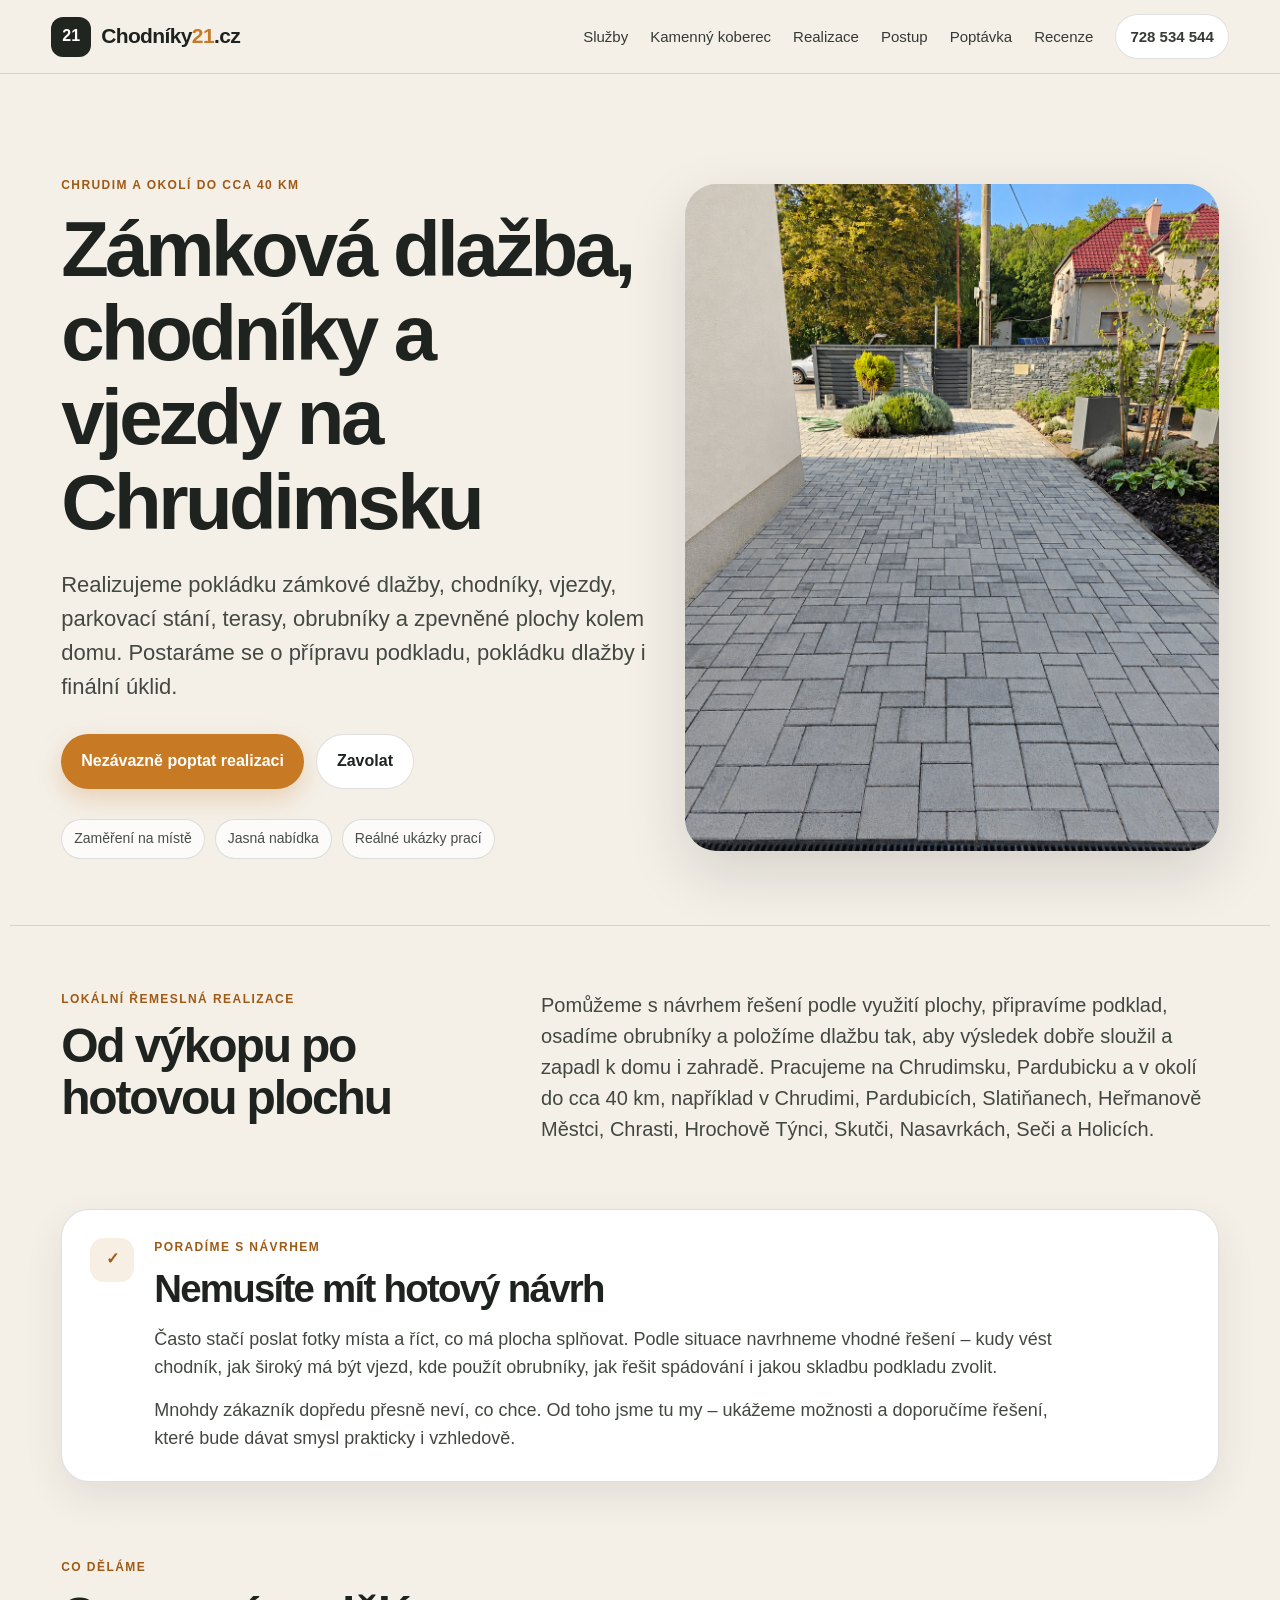
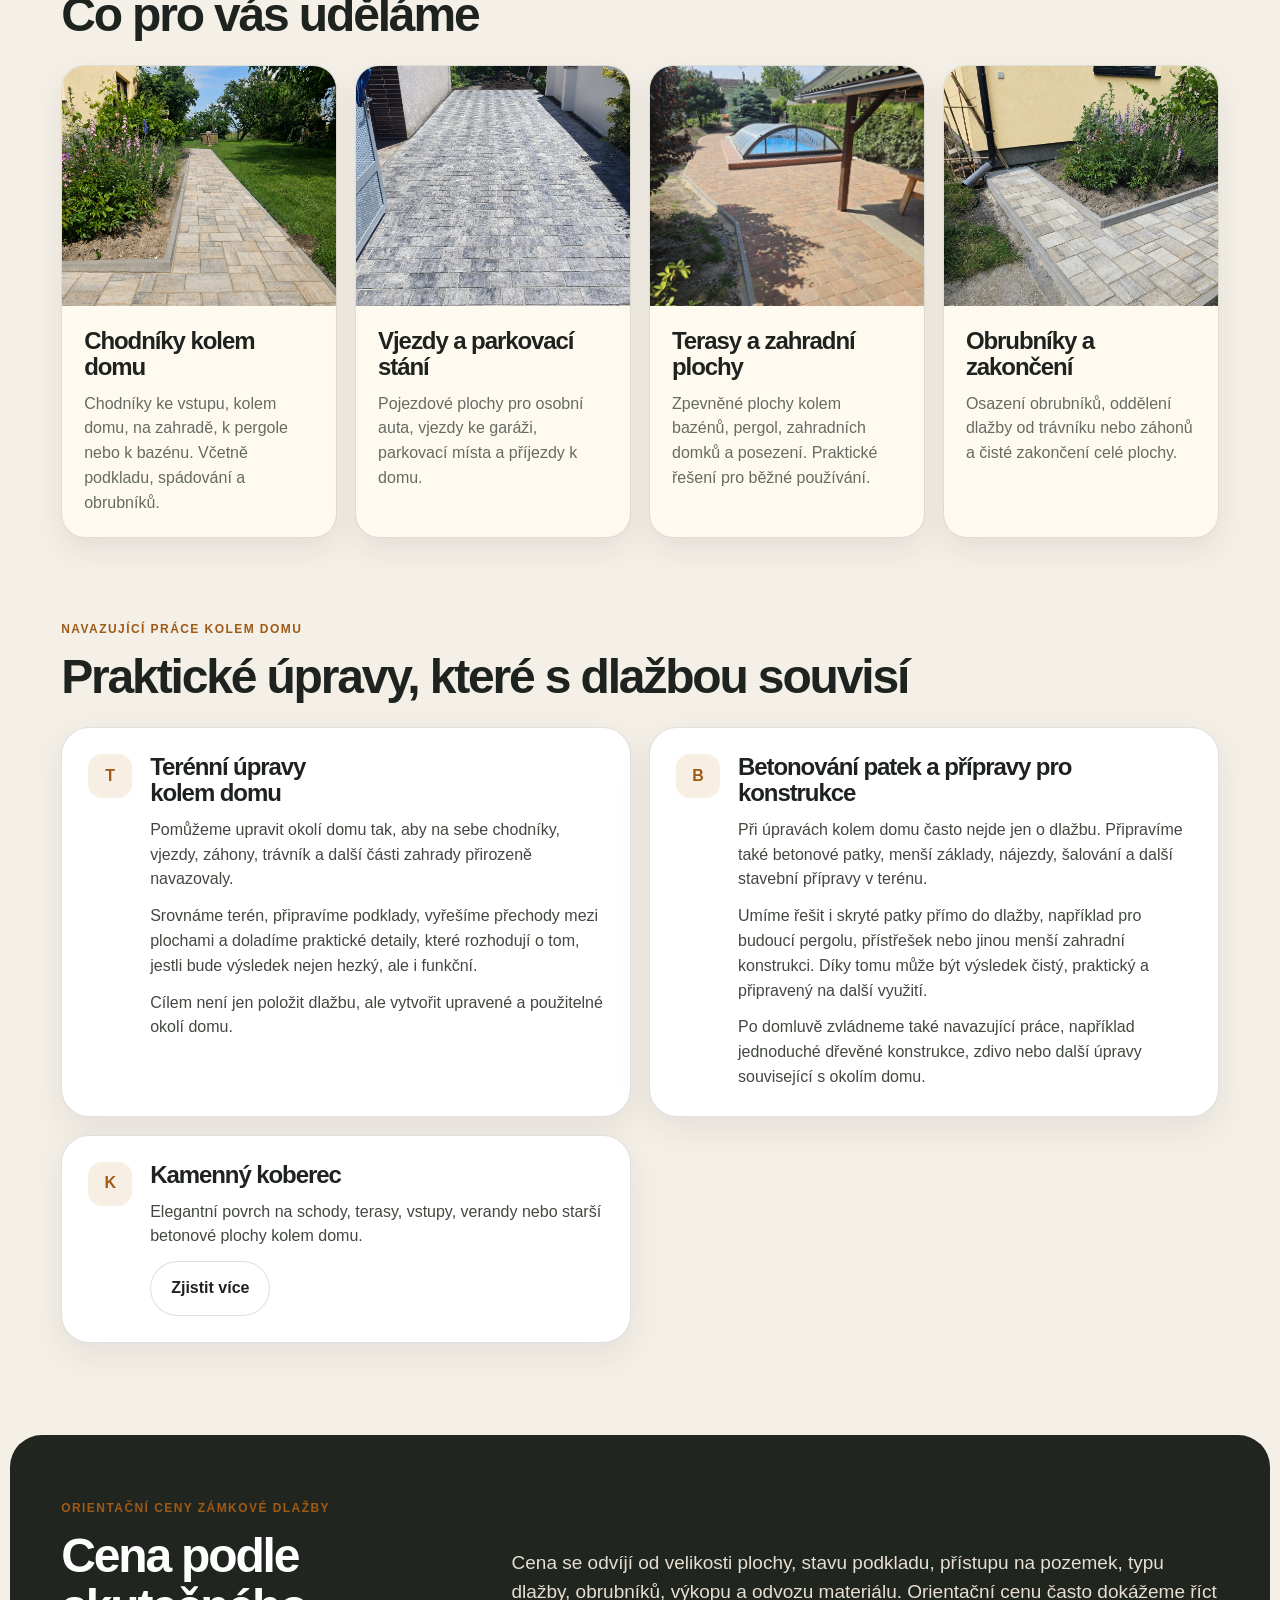
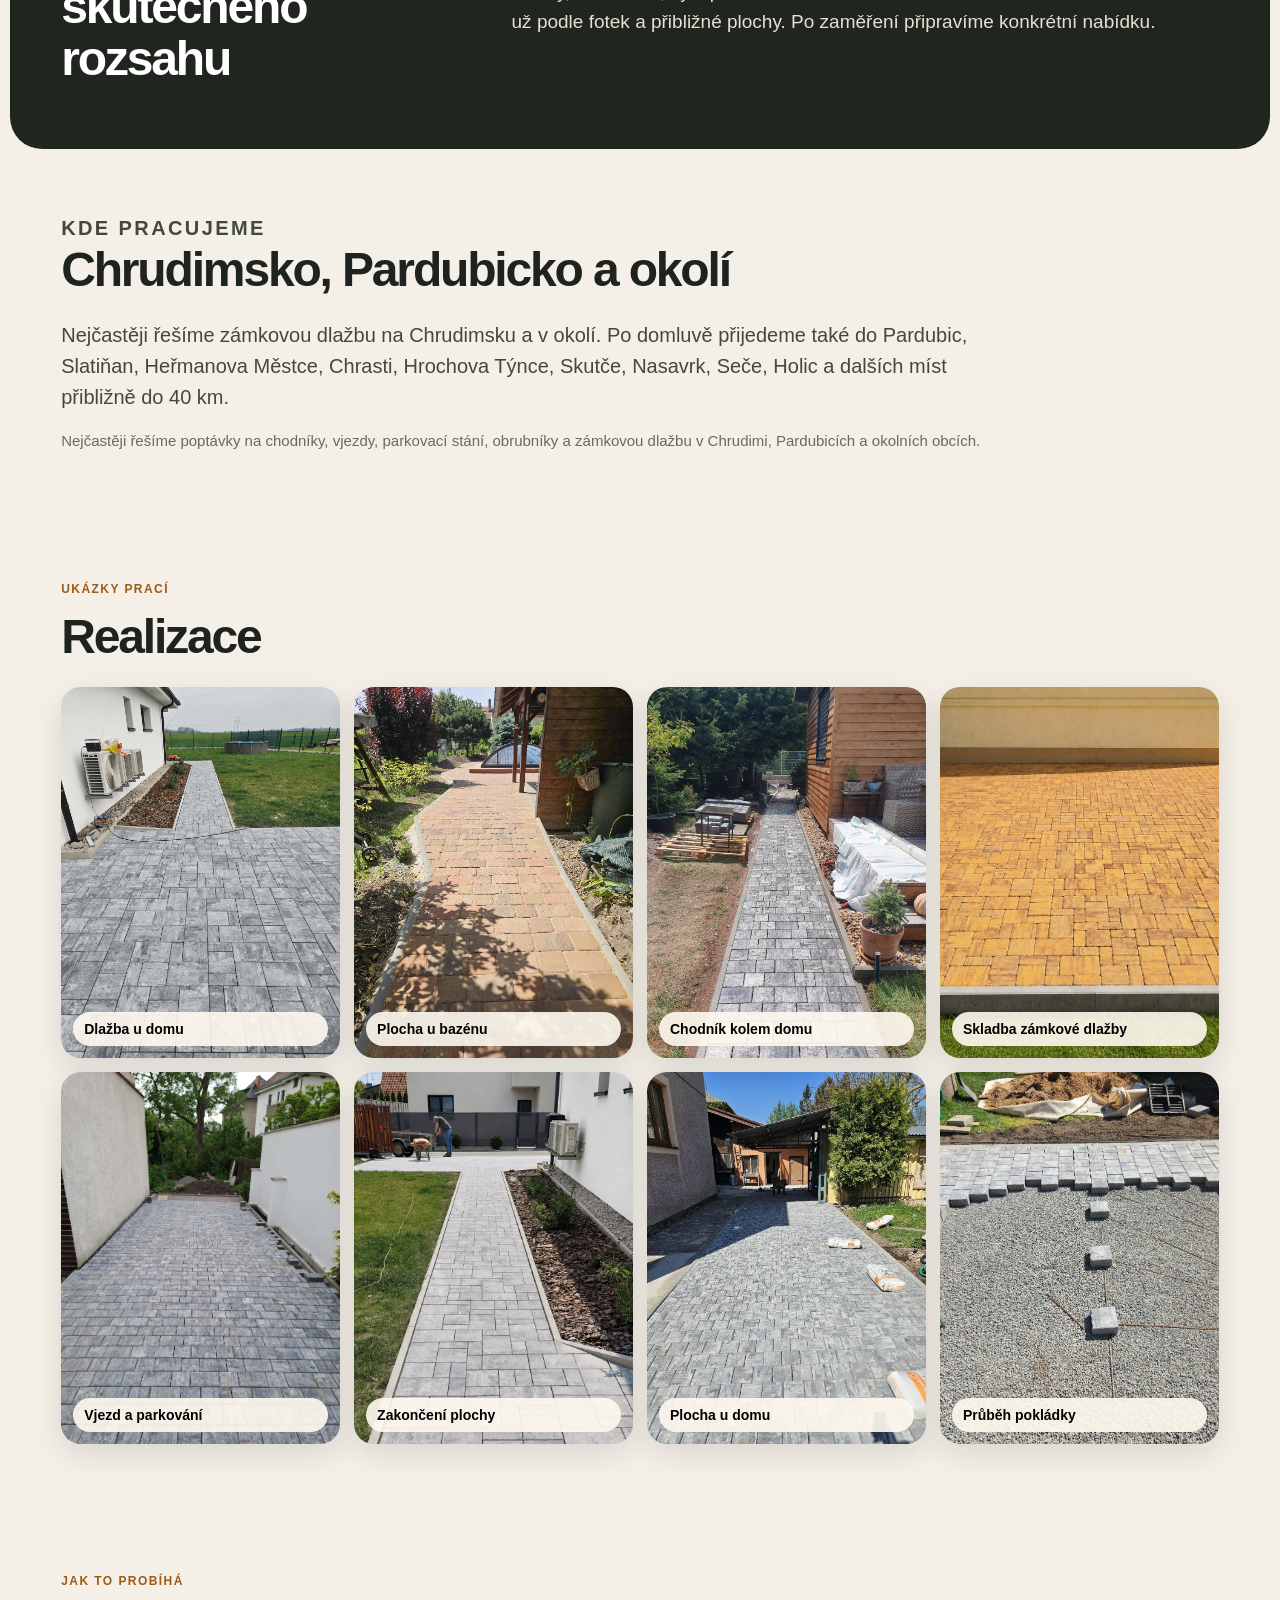
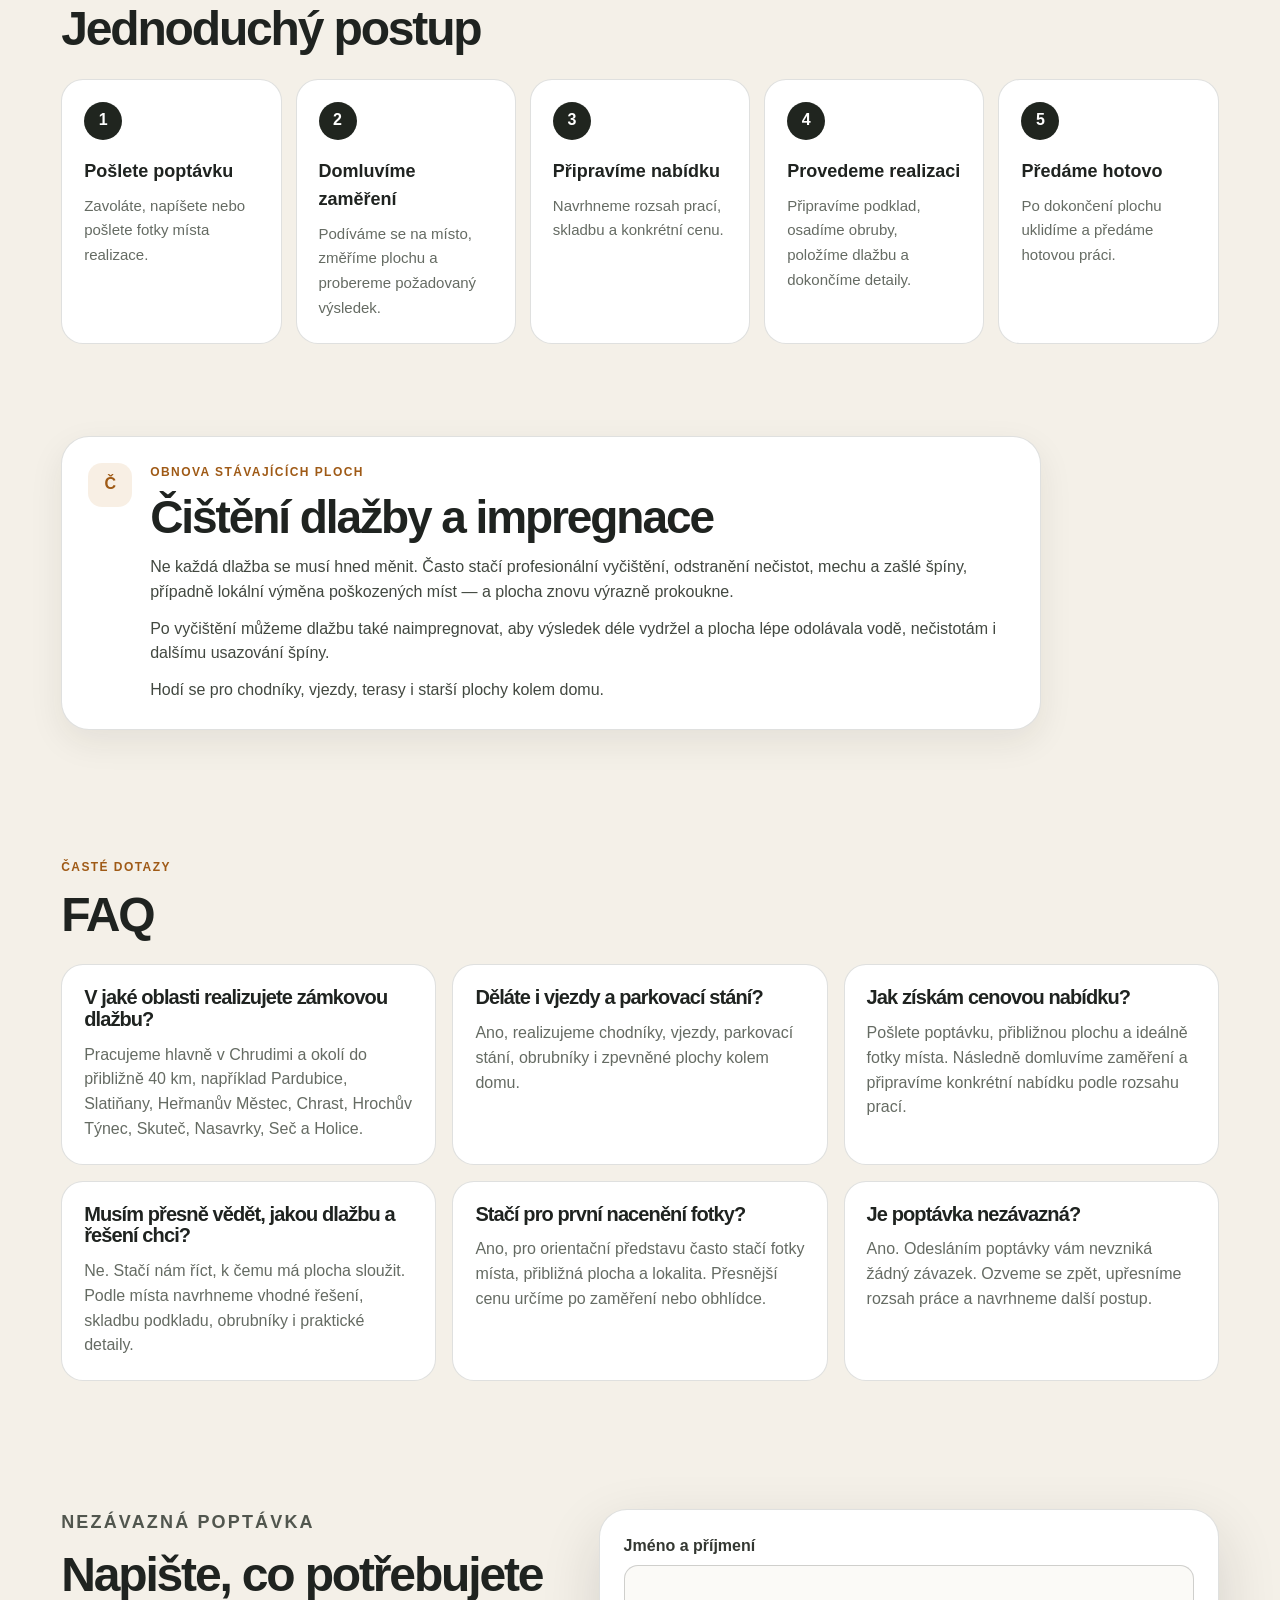
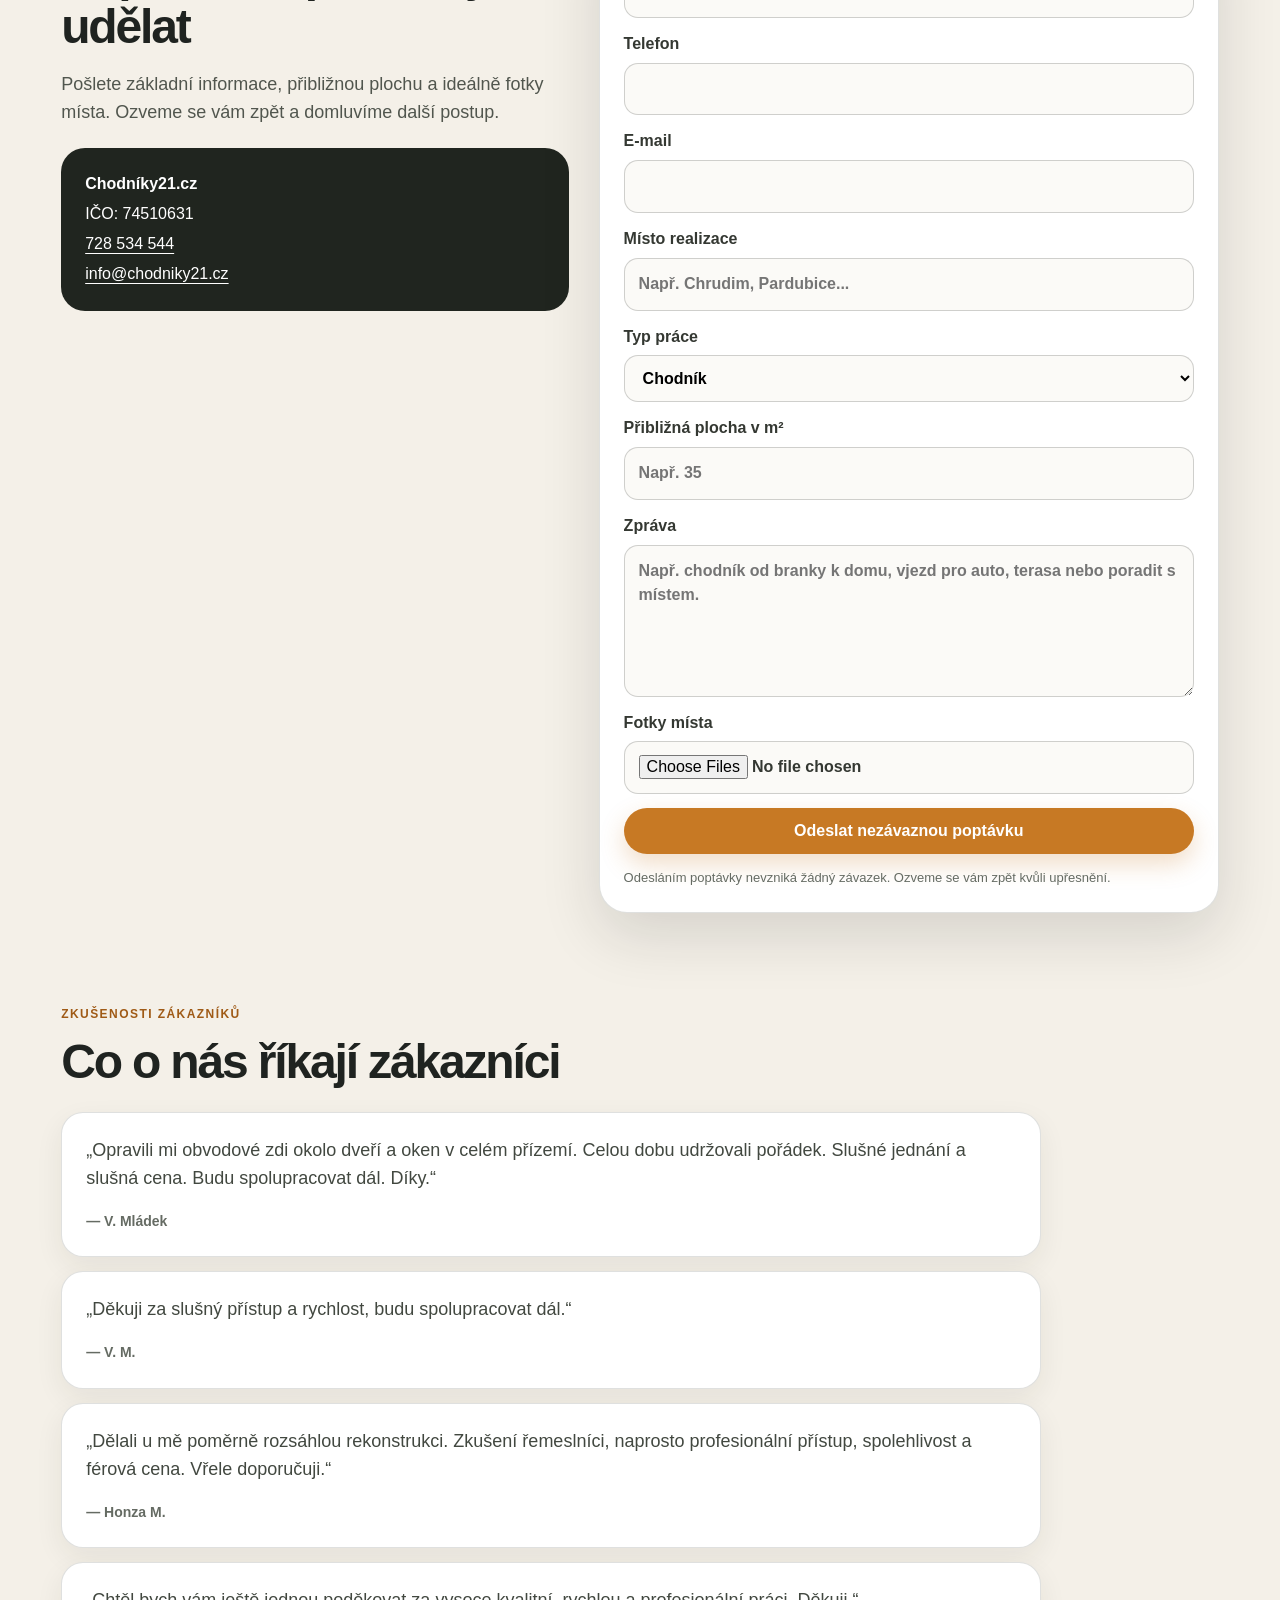
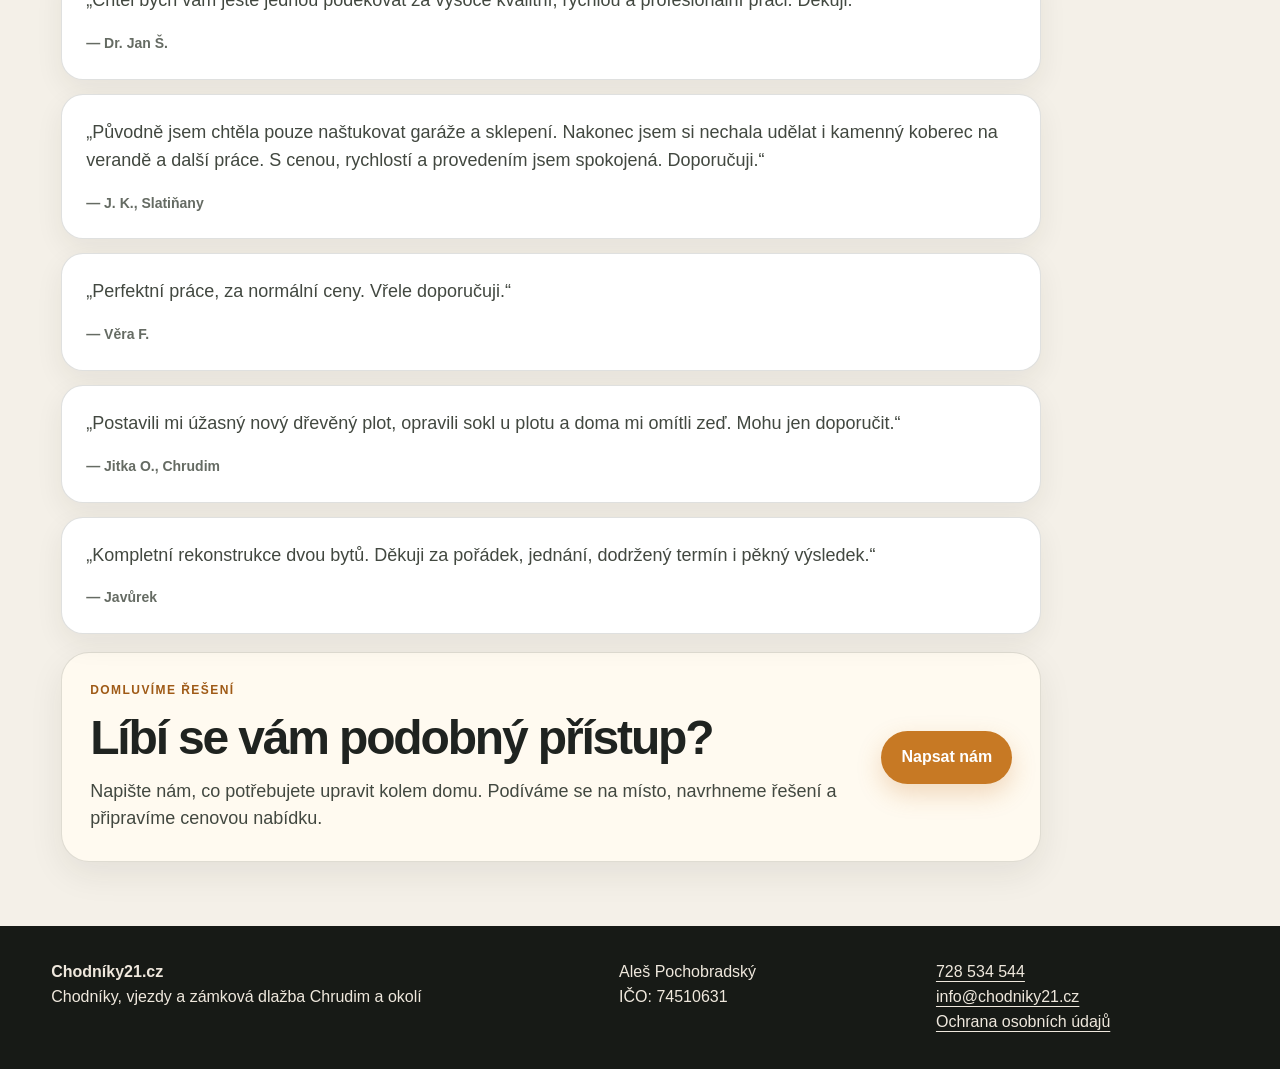
==== commit 9ff2a9d9: "Final fix formulare pres Formspree" ====
--- a/index.html
+++ b/index.html
@@ -350,7 +350,7 @@
           <a href="mailto:info@chodniky21.cz">info@chodniky21.cz</a>
         </div>
       </div>
-      <form class="form" name="poptavka" method="POST" enctype="multipart/form-data" data-mailto-form>
+      <form class="form" name="poptavka" action="https://formspree.io/f/xaqggron" method="POST" enctype="multipart/form-data" data-formspree-form>
         <input type="hidden" name="_subject" value="Nová poptávka z Chodníky21.cz">
         <input type="hidden" name="_template" value="table">
         <input type="hidden" name="_captcha" value="false">
@@ -453,57 +453,59 @@
 
   <script>
   (function () {
-    const forms = document.querySelectorAll('form[data-mailto-form]');
+    const endpoint = 'https://formspree.io/f/xaqggron';
+    const errorText = 'Poptávku se nepodařilo odeslat. Zavolejte prosím 728 534 544 nebo napište na info@chodniky21.cz.';
+    const forms = document.querySelectorAll('form[data-formspree-form]');
     if (!forms.length) return;
 
     forms.forEach(function (form) {
-      form.removeAttribute('action');
-      form.removeAttribute('target');
-      form.removeAttribute('rel');
+      form.setAttribute('action', endpoint);
       form.setAttribute('method', 'post');
+      form.setAttribute('enctype', 'multipart/form-data');
 
       const submit = form.querySelector('button[type="submit"], input[type="submit"]');
-      if (submit && submit.parentNode && !form.querySelector('.form-mailto-note')) {
-        const info = document.createElement('p');
-        info.className = 'form-help form-mailto-note';
-        info.textContent = 'Poptávka se odešle přes váš e-mail. Fotku můžete přiložit přímo do otevřeného e-mailu.';
-        submit.parentNode.insertBefore(info, submit);
-
-        const fallback = document.createElement('p');
-        fallback.className = 'form-help form-mailto-fallback';
-        fallback.textContent = 'Když se e-mail neotevře, napište nám přímo na info@chodniky21.cz.';
-        submit.parentNode.insertBefore(fallback, submit.nextSibling);
+      const status = document.createElement('p');
+      status.className = 'form-status';
+      status.setAttribute('role', 'alert');
+      status.hidden = true;
+
+      if (submit && submit.parentNode) {
+        submit.parentNode.insertBefore(status, submit.nextSibling);
+      } else {
+        form.appendChild(status);
       }
 
       form.addEventListener('submit', function (event) {
         event.preventDefault();
-
-        const data = new FormData(form);
-        const lines = [];
-
-        for (const [key, value] of data.entries()) {
-          if (key.startsWith('_')) continue;
-
-          if (value instanceof File) {
-            if (value.name) {
-              lines.push(key + ': ' + value.name + ' — fotku prosím přiložte do tohoto e-mailu ručně.');
-            }
-            continue;
+        status.hidden = true;
+        status.textContent = '';
+
+        if (submit) {
+          submit.disabled = true;
+          submit.dataset.originalText = submit.textContent;
+          submit.textContent = 'Odesílám...';
+        }
+
+        fetch(endpoint, {
+          method: 'POST',
+          body: new FormData(form),
+          headers: {
+            Accept: 'application/json'
           }
-
-          const text = String(value || '').trim();
-          if (text) {
-            lines.push(key + ': ' + text);
+        }).then(function (response) {
+          if (response.ok) {
+            window.location.href = '/dekujeme/';
+            return;
           }
-        }
-
-        lines.push('');
-        lines.push('Odesláno z webu chodniky21.cz');
-
-        const subject = encodeURIComponent('Poptávka z webu Chodníky21');
-        const body = encodeURIComponent(lines.join('\n'));
-
-        window.location.href = 'mailto:info@chodniky21.cz?subject=' + subject + '&body=' + body;
+          throw new Error('Formspree error');
+        }).catch(function () {
+          status.textContent = errorText;
+          status.hidden = false;
+          if (submit) {
+            submit.disabled = false;
+            submit.textContent = submit.dataset.originalText || 'Odeslat';
+          }
+        });
       });
     });
   })();
--- a/assets/css/style.css
+++ b/assets/css/style.css
@@ -24,7 +24,7 @@
 .service-area p{font-size:20px;color:#424840;max-width:920px;margin:0}.service-area .local-phrases{font-size:15px;color:var(--muted);margin-top:16px}.faq-list{display:grid;grid-template-columns:repeat(3,1fr);gap:16px}.faq-list article{background:#fff;border:1px solid var(--line);border-radius:22px;padding:22px}.faq-list h3{font-size:20px}.faq-list p{color:var(--muted);margin:12px 0 0}
 .related-services{padding-top:18px}.service-panels{display:grid;grid-template-columns:repeat(2,1fr);gap:18px}.service-panel,.cleaning-card{display:grid;grid-template-columns:auto 1fr;gap:18px;align-items:start;background:#fff;border:1px solid var(--line);border-radius:28px;padding:26px;box-shadow:0 12px 34px rgba(40,37,30,.08)}.service-icon{display:grid;place-items:center;width:44px;height:44px;border-radius:14px;background:rgba(199,121,36,.12);color:var(--accent-dark);font-weight:800}.service-panel p,.cleaning-card p:not(.eyebrow){color:#424840;margin:12px 0 0}.cleaning-section{padding-top:28px}.cleaning-card{max-width:980px}.cleaning-card h2{font-size:clamp(30px,4vw,46px)}
 .reviews-section{padding-top:28px}.review-list{display:grid;grid-template-columns:1fr;gap:14px;max-width:980px}.review-card{background:#fff;border:1px solid var(--line);border-radius:22px;padding:24px;box-shadow:0 10px 28px rgba(40,37,30,.07)}.review-card p{font-size:18px;color:#424840;margin:0}.review-card span{display:block;margin-top:18px;color:var(--muted);font-size:14px;font-weight:800}.reviews-cta{display:flex;align-items:center;justify-content:space-between;gap:24px;background:var(--paper);border:1px solid var(--line);border-radius:28px;padding:28px;margin-top:18px;max-width:980px;box-shadow:0 12px 34px rgba(40,37,30,.08)}.reviews-cta p:not(.eyebrow){font-size:18px;color:#424840;max-width:760px;margin:14px 0 0}.reviews-cta .btn{flex:0 0 auto}
-.legal-page .advice-card{display:block;max-width:980px}.legal-page h1{font-size:clamp(38px,6vw,68px)}.legal-page h2{font-size:clamp(24px,3vw,34px);margin-top:34px}.legal-page p,.legal-page li{font-size:18px;color:#424840}.legal-page a{text-decoration:underline;text-underline-offset:4px}.legal-page ul{margin:14px 0 0;padding-left:22px}.form-help{font-size:13px;color:var(--muted);margin:0}.form-mailto-note{font-size:14px;color:#424840}.form-mailto-fallback{margin-top:-8px}.stone-hero-visual{position:relative;display:grid;align-content:end;min-height:520px;border-radius:32px;overflow:hidden;box-shadow:var(--shadow);background:#ded1bd;padding:28px}.stone-hero-visual:before{content:"";position:absolute;inset:0;background:radial-gradient(circle at 18% 22%,rgba(255,250,240,.9) 0 6px,transparent 7px),radial-gradient(circle at 64% 28%,rgba(99,86,68,.58) 0 9px,transparent 10px),radial-gradient(circle at 32% 72%,rgba(181,130,73,.55) 0 12px,transparent 13px),radial-gradient(circle at 76% 78%,rgba(244,240,232,.82) 0 8px,transparent 9px),linear-gradient(135deg,#f0e8d8,#c9b08b 52%,#7f735f);background-size:74px 74px,96px 96px,118px 118px,86px 86px,100% 100%;filter:saturate(.95)}.stone-hero-visual:after{content:"";position:absolute;inset:0;background:linear-gradient(180deg,rgba(32,37,31,.04),rgba(32,37,31,.48))}.stone-texture{position:absolute;inset:22px;border:1px solid rgba(255,250,240,.38);border-radius:24px}.stone-visual-copy{position:relative;z-index:1;background:rgba(255,250,240,.9);border:1px solid rgba(31,35,32,.12);border-radius:24px;padding:22px;max-width:430px}.stone-visual-copy span{display:block;text-transform:uppercase;letter-spacing:.12em;font-size:12px;font-weight:800;color:var(--accent-dark);margin-bottom:8px}.stone-visual-copy strong{display:block;font-size:24px;line-height:1.12}.stone-visual-copy p{margin:12px 0 0;color:#424840}.stone-samples{display:grid;grid-template-columns:repeat(4,minmax(0,1fr));gap:12px;max-width:620px;margin:20px 0 4px}.stone-sample{min-height:82px;border-radius:18px;border:1px solid rgba(31,35,32,.14);box-shadow:inset 0 0 0 1px rgba(255,250,240,.45);background-size:46px 46px,58px 58px,100% 100%}.stone-sample-light{background-image:radial-gradient(circle at 18% 22%,#fff8e8 0 5px,transparent 6px),radial-gradient(circle at 64% 72%,#cdbd9d 0 7px,transparent 8px),linear-gradient(135deg,#efe5ce,#c8b58f)}.stone-sample-warm{background-image:radial-gradient(circle at 22% 30%,#d99a55 0 6px,transparent 7px),radial-gradient(circle at 70% 68%,#8f6844 0 8px,transparent 9px),linear-gradient(135deg,#e9c083,#b57a3c)}.stone-sample-grey{background-image:radial-gradient(circle at 25% 28%,#e0ded8 0 5px,transparent 6px),radial-gradient(circle at 70% 70%,#787c78 0 8px,transparent 9px),linear-gradient(135deg,#c9cbc5,#8b8d87)}.stone-sample-dark{background-image:radial-gradient(circle at 22% 28%,#a68d6b 0 5px,transparent 6px),radial-gradient(circle at 72% 68%,#3e3930 0 8px,transparent 9px),linear-gradient(135deg,#76664f,#2f2d28)}.mobile-cta{display:none}
+.legal-page .advice-card{display:block;max-width:980px}.legal-page h1{font-size:clamp(38px,6vw,68px)}.legal-page h2{font-size:clamp(24px,3vw,34px);margin-top:34px}.legal-page p,.legal-page li{font-size:18px;color:#424840}.legal-page a{text-decoration:underline;text-underline-offset:4px}.legal-page ul{margin:14px 0 0;padding-left:22px}.form-status{font-size:13px;color:#8b2f20;margin:0;font-weight:800}.form button:disabled{opacity:.72;cursor:wait}.stone-hero-visual{position:relative;display:grid;align-content:end;min-height:520px;border-radius:32px;overflow:hidden;box-shadow:var(--shadow);background:#ded1bd;padding:28px}.stone-hero-visual:before{content:"";position:absolute;inset:0;background:radial-gradient(circle at 18% 22%,rgba(255,250,240,.9) 0 6px,transparent 7px),radial-gradient(circle at 64% 28%,rgba(99,86,68,.58) 0 9px,transparent 10px),radial-gradient(circle at 32% 72%,rgba(181,130,73,.55) 0 12px,transparent 13px),radial-gradient(circle at 76% 78%,rgba(244,240,232,.82) 0 8px,transparent 9px),linear-gradient(135deg,#f0e8d8,#c9b08b 52%,#7f735f);background-size:74px 74px,96px 96px,118px 118px,86px 86px,100% 100%;filter:saturate(.95)}.stone-hero-visual:after{content:"";position:absolute;inset:0;background:linear-gradient(180deg,rgba(32,37,31,.04),rgba(32,37,31,.48))}.stone-texture{position:absolute;inset:22px;border:1px solid rgba(255,250,240,.38);border-radius:24px}.stone-visual-copy{position:relative;z-index:1;background:rgba(255,250,240,.9);border:1px solid rgba(31,35,32,.12);border-radius:24px;padding:22px;max-width:430px}.stone-visual-copy span{display:block;text-transform:uppercase;letter-spacing:.12em;font-size:12px;font-weight:800;color:var(--accent-dark);margin-bottom:8px}.stone-visual-copy strong{display:block;font-size:24px;line-height:1.12}.stone-visual-copy p{margin:12px 0 0;color:#424840}.stone-samples{display:grid;grid-template-columns:repeat(4,minmax(0,1fr));gap:12px;max-width:620px;margin:20px 0 4px}.stone-sample{min-height:82px;border-radius:18px;border:1px solid rgba(31,35,32,.14);box-shadow:inset 0 0 0 1px rgba(255,250,240,.45);background-size:46px 46px,58px 58px,100% 100%}.stone-sample-light{background-image:radial-gradient(circle at 18% 22%,#fff8e8 0 5px,transparent 6px),radial-gradient(circle at 64% 72%,#cdbd9d 0 7px,transparent 8px),linear-gradient(135deg,#efe5ce,#c8b58f)}.stone-sample-warm{background-image:radial-gradient(circle at 22% 30%,#d99a55 0 6px,transparent 7px),radial-gradient(circle at 70% 68%,#8f6844 0 8px,transparent 9px),linear-gradient(135deg,#e9c083,#b57a3c)}.stone-sample-grey{background-image:radial-gradient(circle at 25% 28%,#e0ded8 0 5px,transparent 6px),radial-gradient(circle at 70% 70%,#787c78 0 8px,transparent 9px),linear-gradient(135deg,#c9cbc5,#8b8d87)}.stone-sample-dark{background-image:radial-gradient(circle at 22% 28%,#a68d6b 0 5px,transparent 6px),radial-gradient(circle at 72% 68%,#3e3930 0 8px,transparent 9px),linear-gradient(135deg,#76664f,#2f2d28)}.mobile-cta{display:none}
 @media (max-width:980px){.nav{display:none}.hero,.intro,.dark-band,.contact-section{grid-template-columns:1fr}.hero-photo,.stone-hero-visual{min-height:360px}.cards{grid-template-columns:repeat(2,1fr)}.gallery{grid-template-columns:repeat(2,1fr)}.steps ol{grid-template-columns:repeat(2,1fr)}.faq-list{grid-template-columns:1fr}.footer{grid-template-columns:1fr}}
 @media (max-width:980px){.mobile-cta{position:fixed;left:0;right:0;bottom:0;z-index:30;display:flex;justify-content:center;padding:10px 14px calc(10px + env(safe-area-inset-bottom));background:rgba(244,240,232,.9);backdrop-filter:blur(16px);border-top:1px solid var(--line);transform:translateY(110%);opacity:0;pointer-events:none;transition:transform .22s ease,opacity .22s ease}.mobile-cta.is-visible{transform:translateY(0);opacity:1;pointer-events:auto}.mobile-cta .btn{width:min(100%,420px);padding:13px 18px;box-shadow:0 10px 24px rgba(30,30,25,.16)}body.has-mobile-cta{padding-bottom:82px}}
 @media (max-width:620px){.site-header{padding:8px 14px}.brand{font-size:17px;gap:8px}.brand-mark{width:34px;height:34px;border-radius:10px;font-size:14px}.hero{padding-top:34px}.hero-photo{min-height:300px;border-radius:24px}.stone-samples{grid-template-columns:repeat(2,1fr)}h1{font-size:36px}.advice-section{padding-bottom:24px}.services-section{padding-top:34px}.advice-card,.service-panel,.cleaning-card{grid-template-columns:1fr;padding:22px}.reviews-cta{display:grid;padding:22px}.reviews-cta .btn{width:100%}.cards,.gallery,.steps ol,.service-panels,.review-list{grid-template-columns:1fr}.card img{height:260px}.gallery-item{min-height:320px}.section{padding:46px 16px}.hero-actions .btn{width:100%}.dark-band{border-radius:24px}.footer{font-size:14px}}
